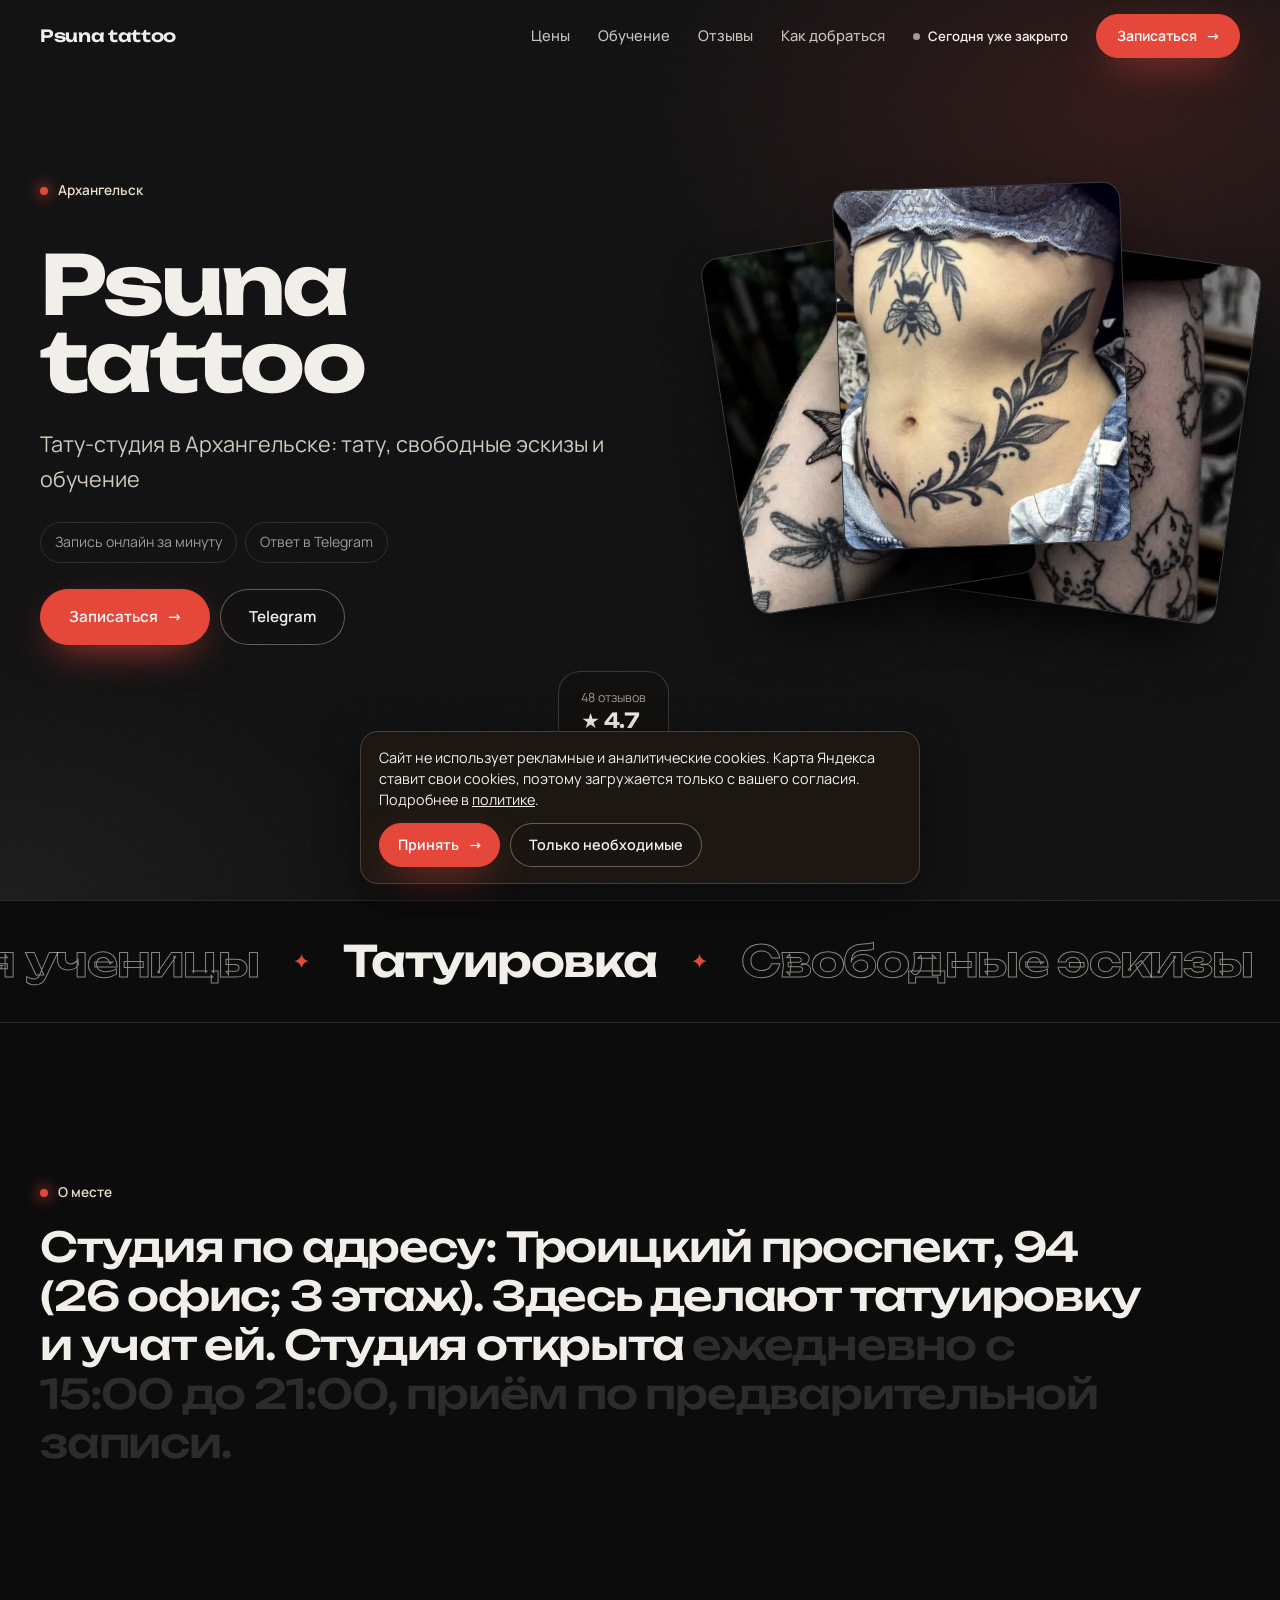
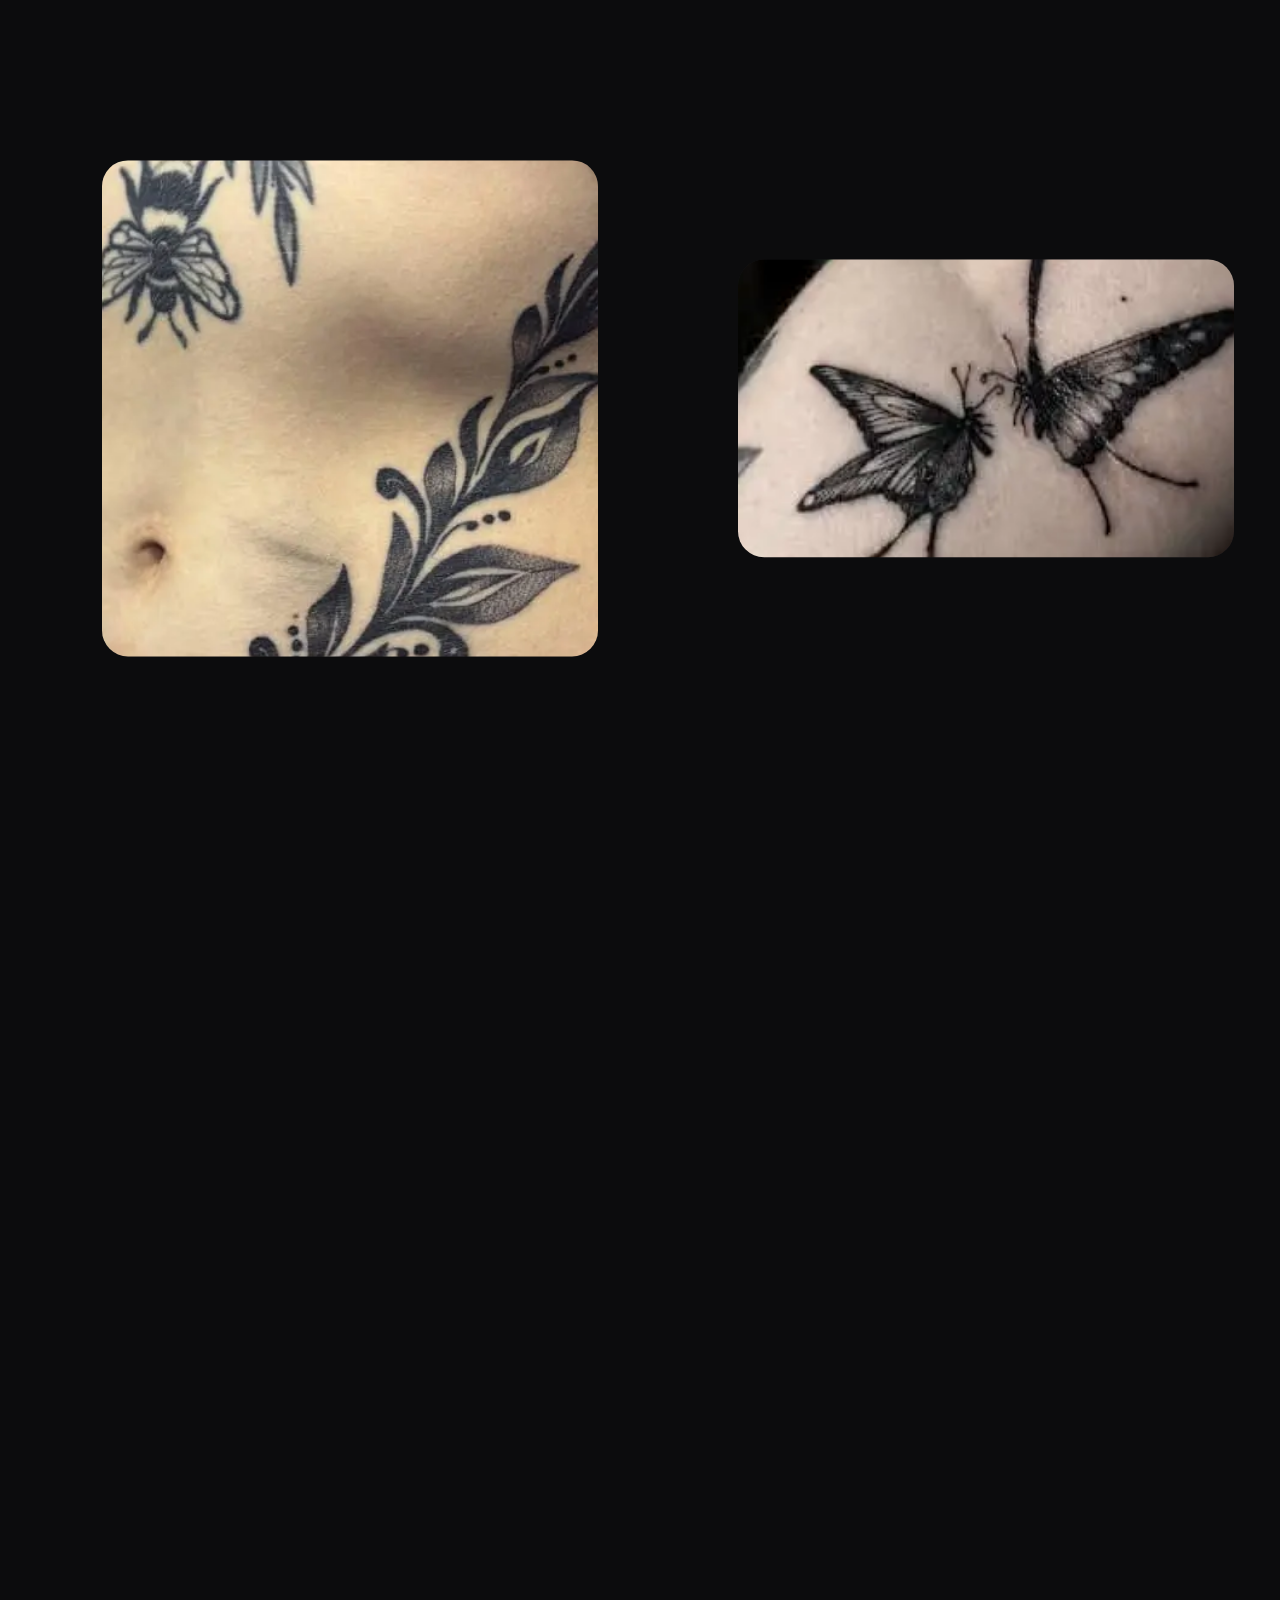
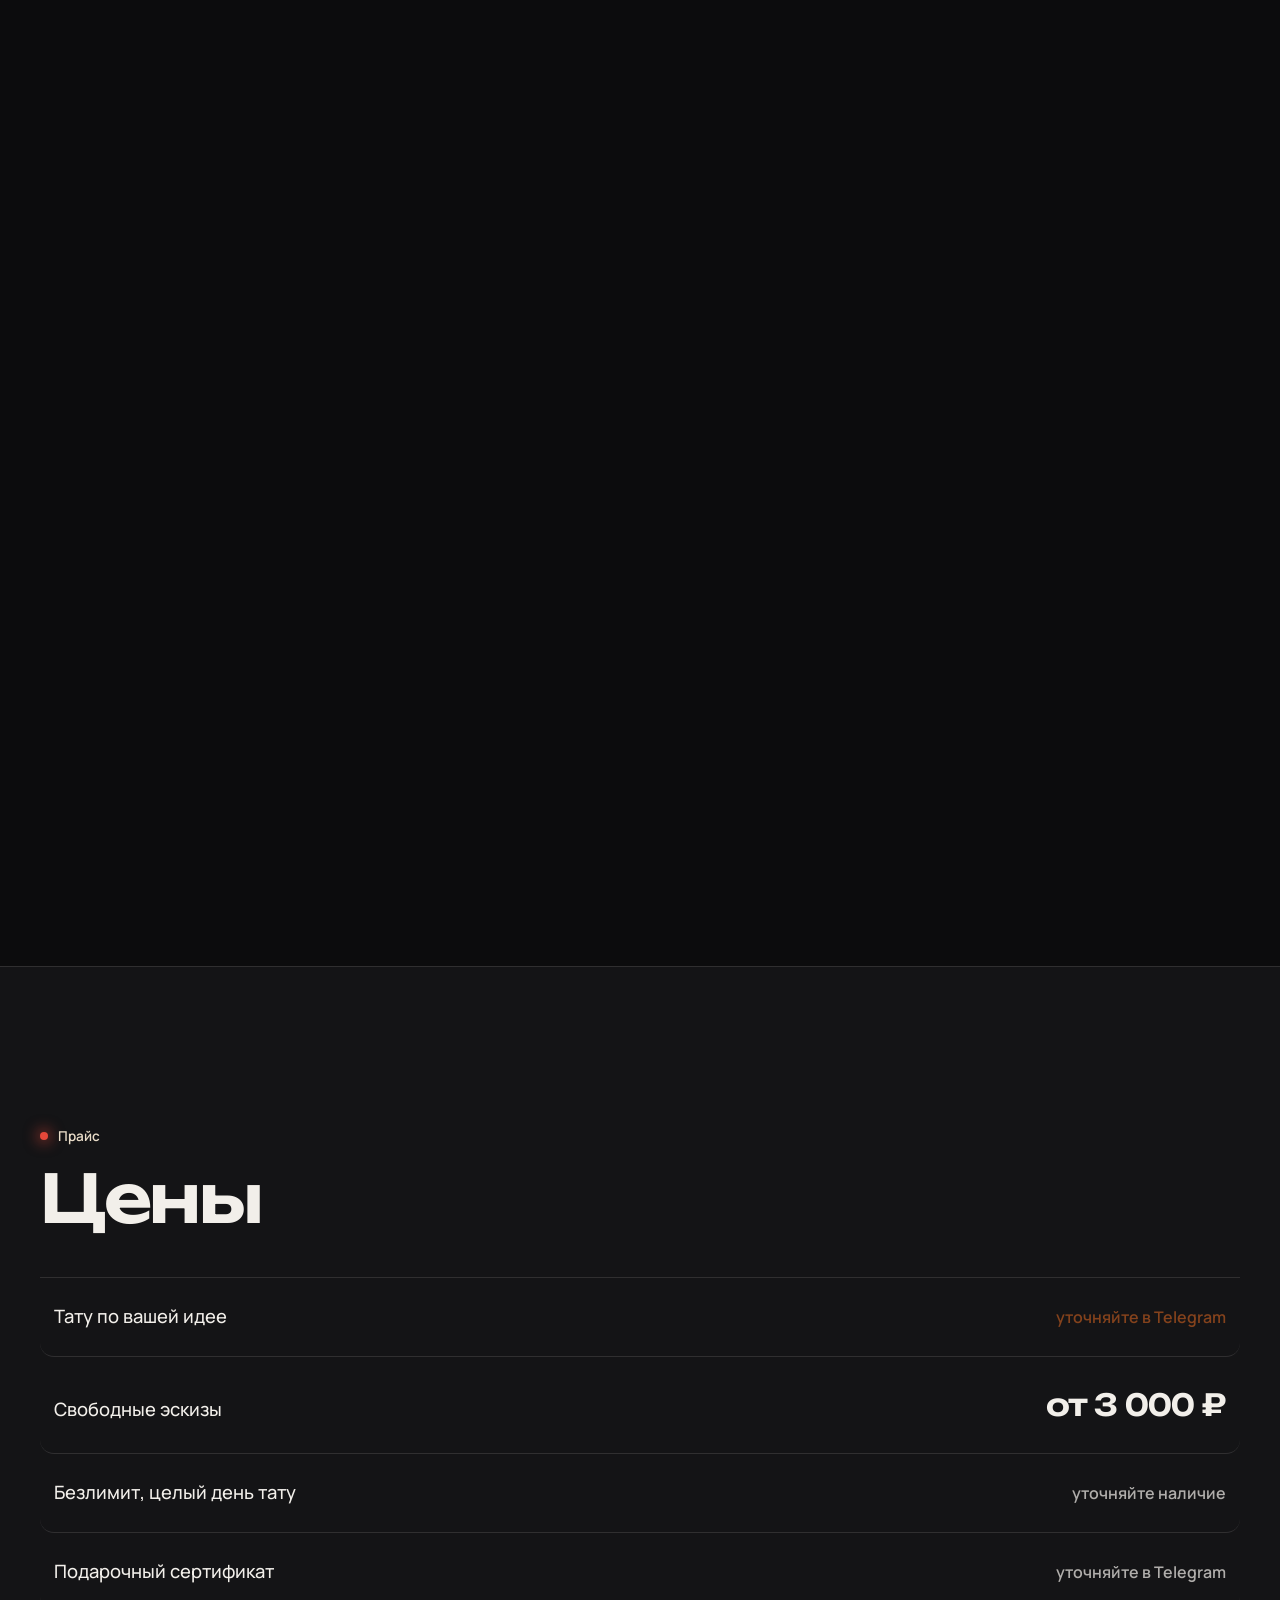
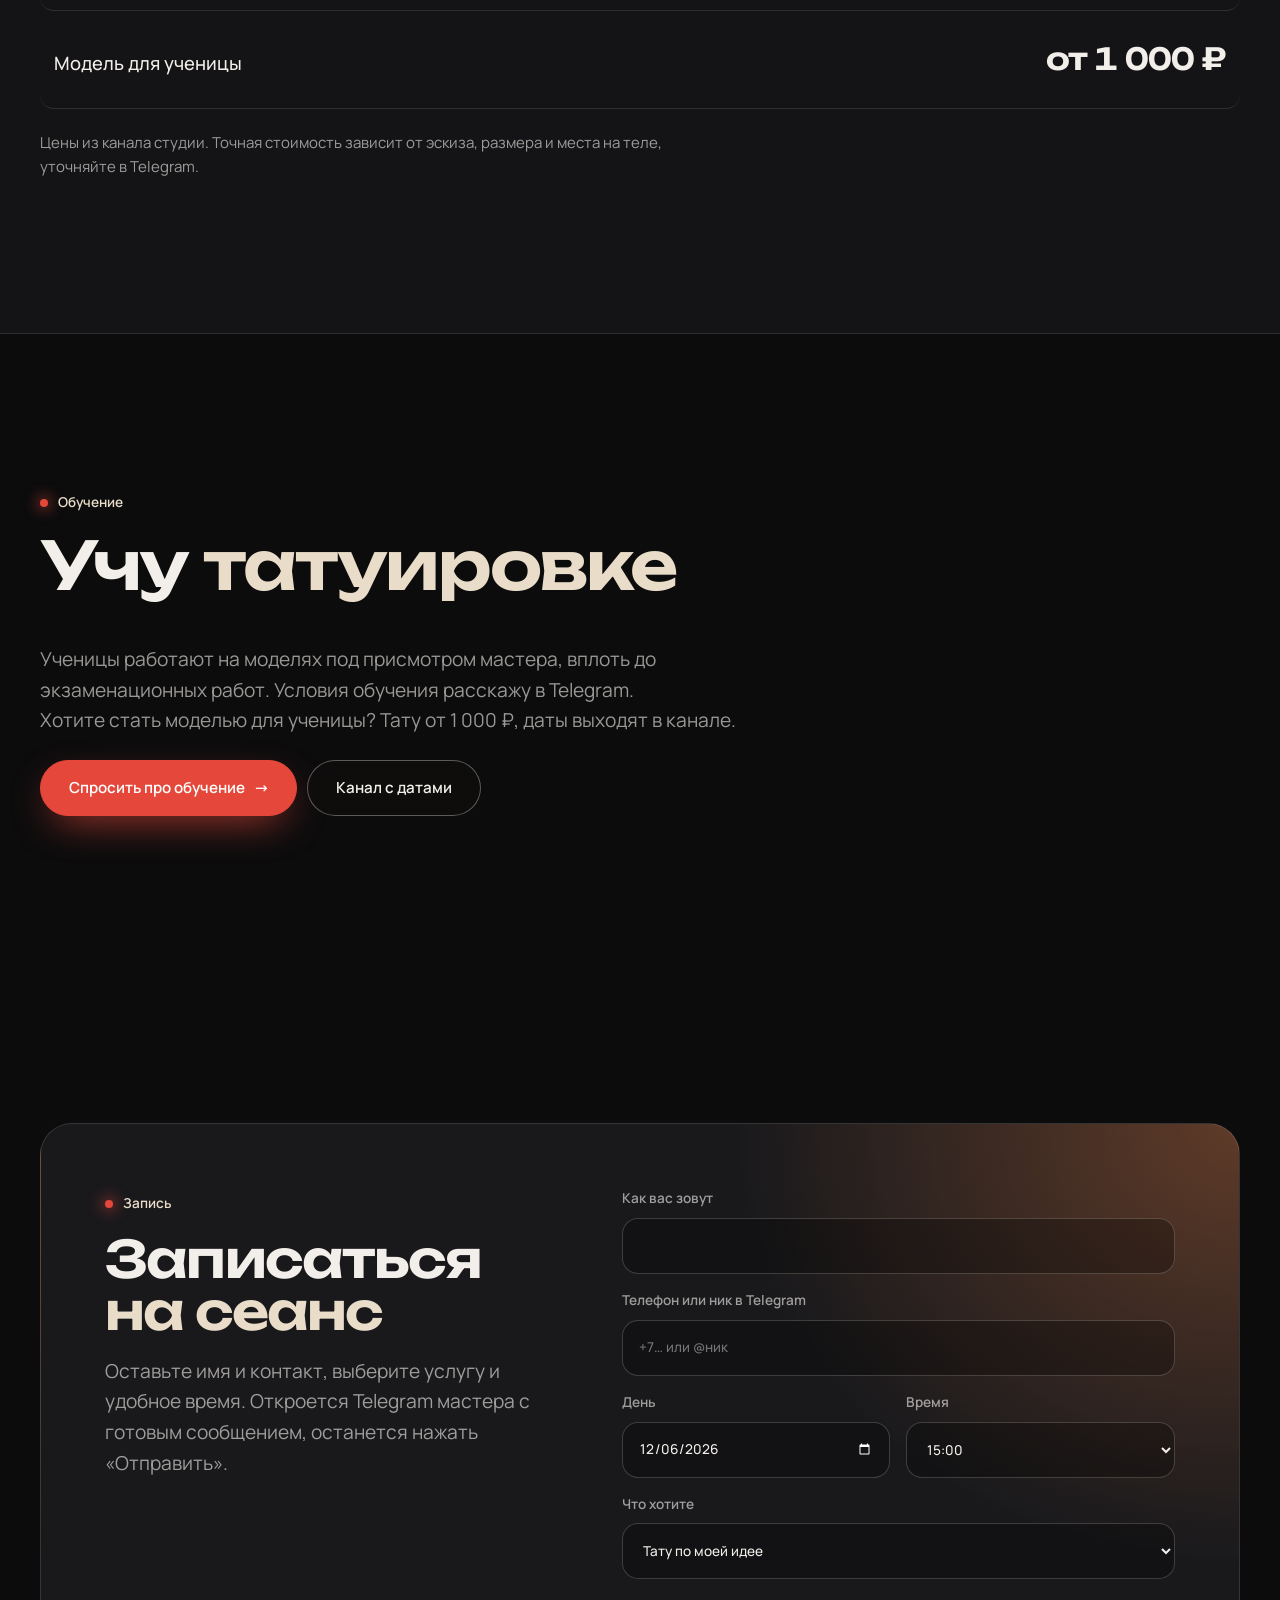
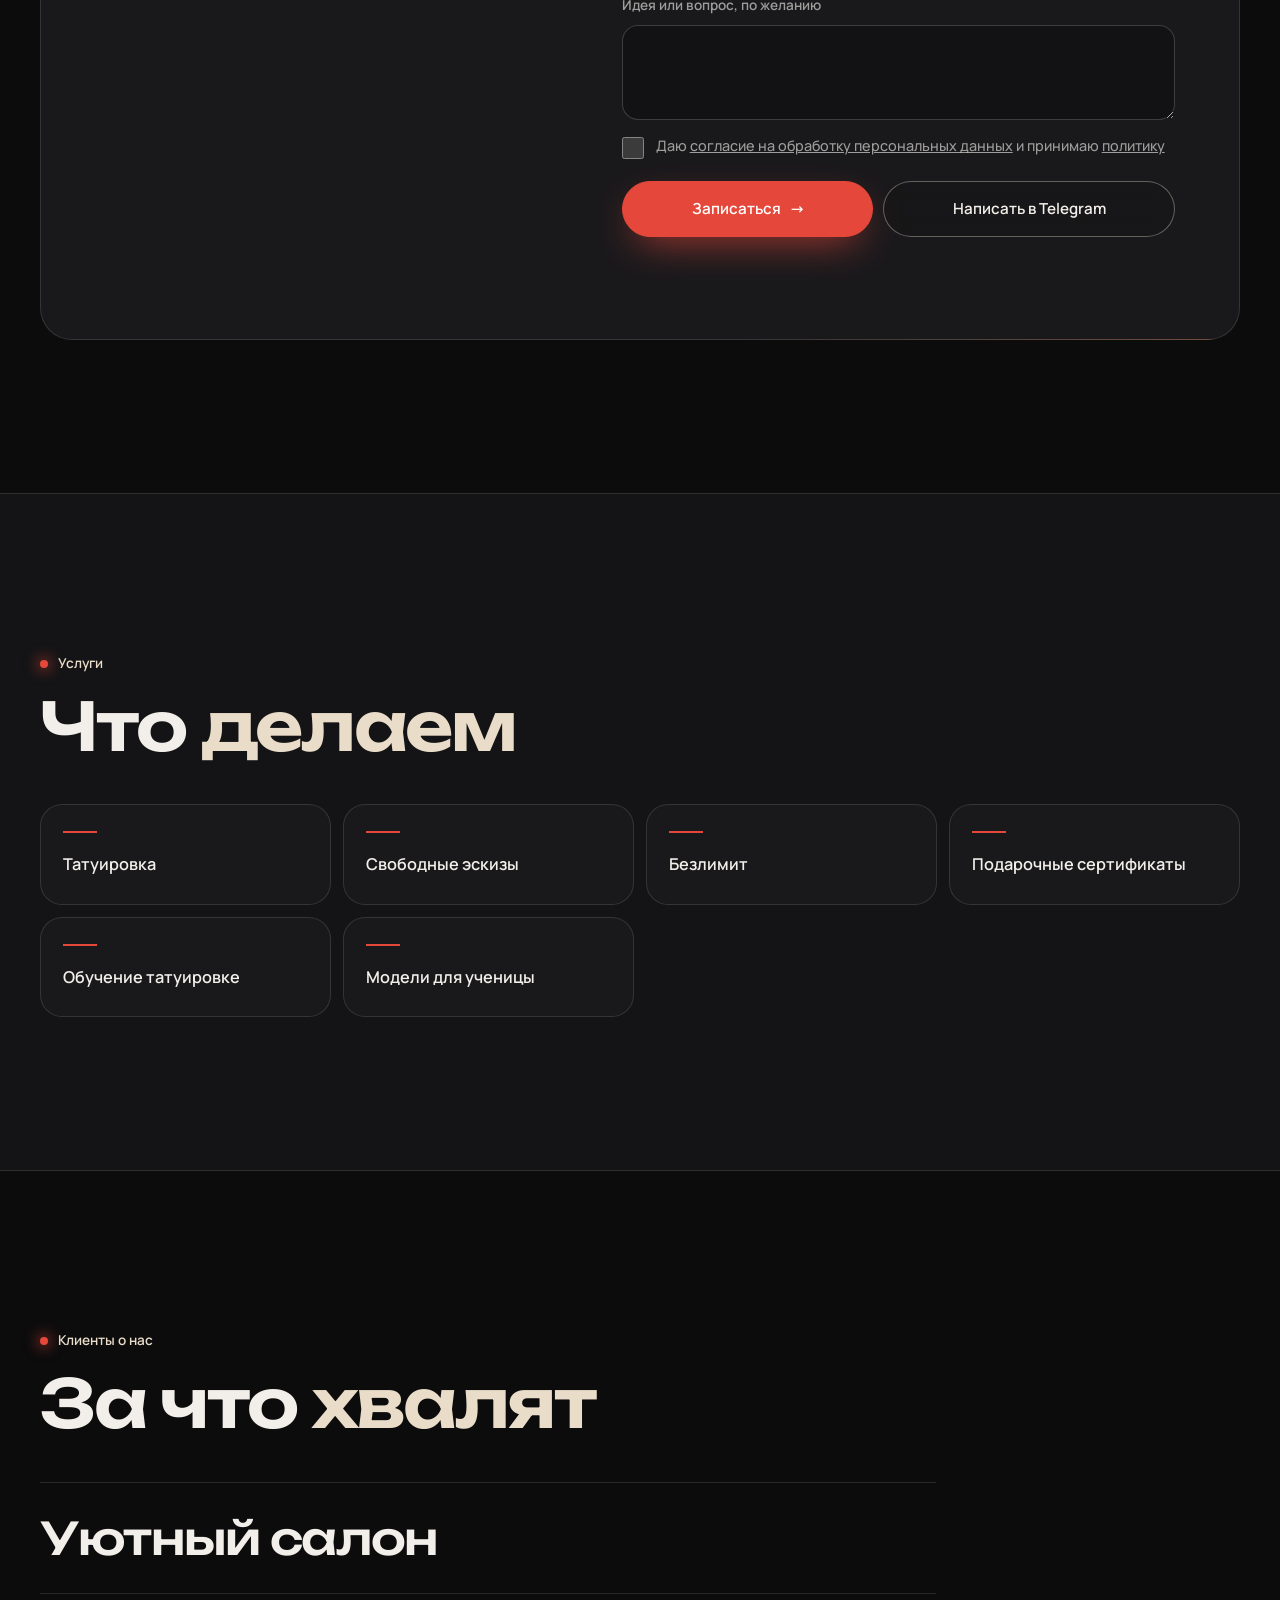
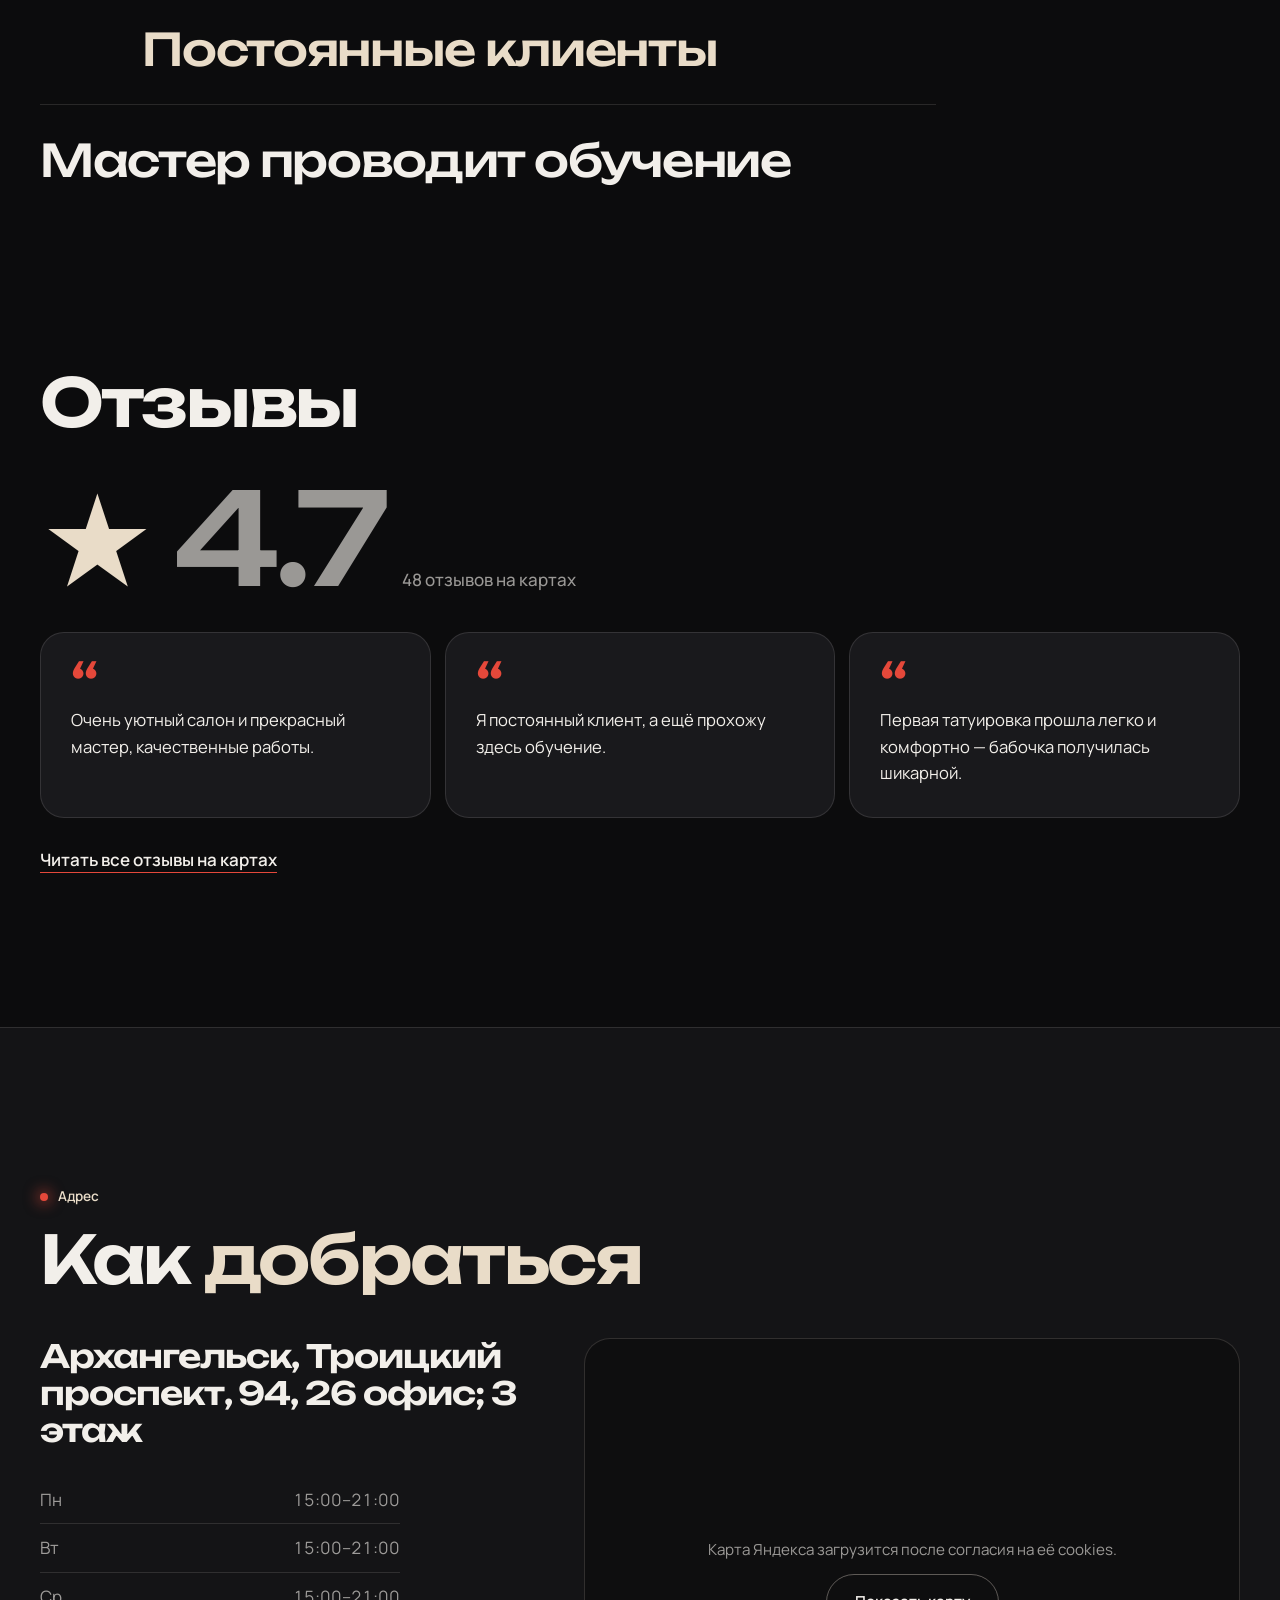
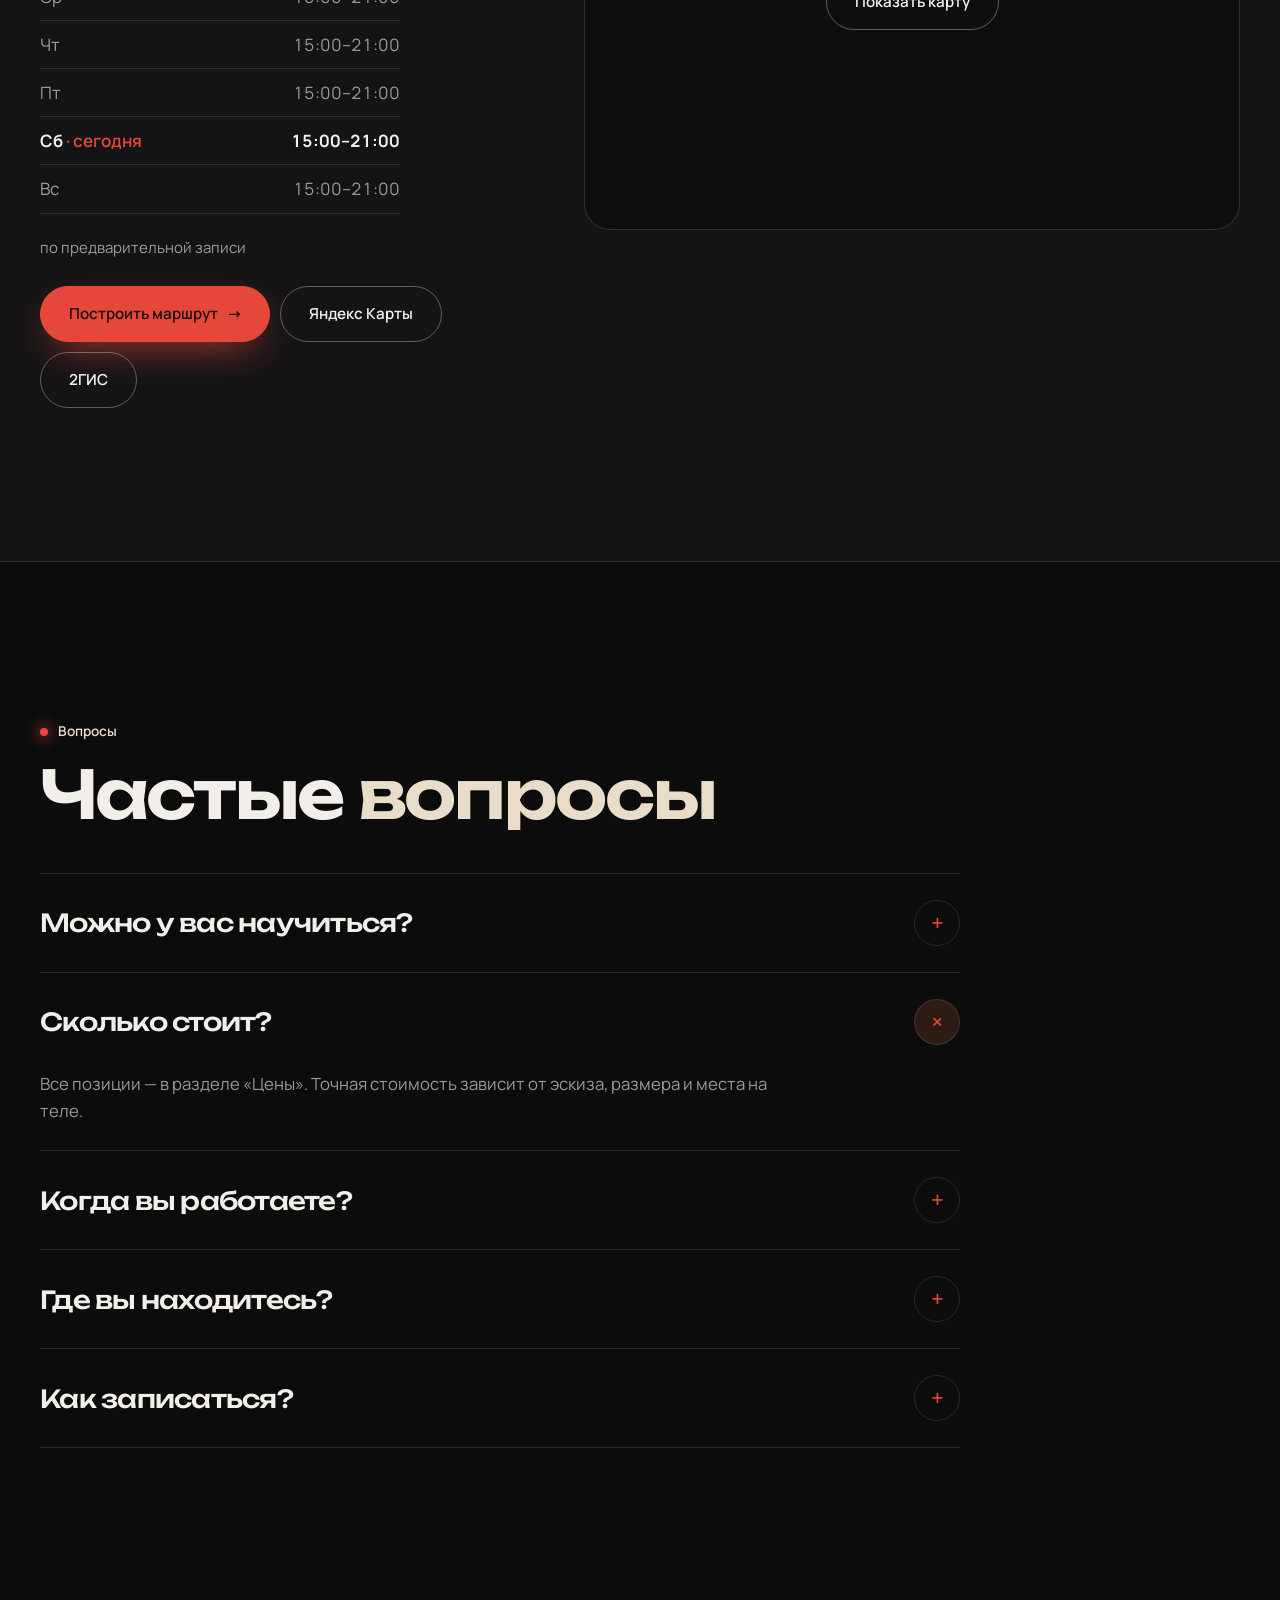
==== index.html @ b40cd30c "Psuna tattoo site" ====
<!doctype html>
<html lang="ru"><head>
<meta charset="utf-8">
<meta name="viewport" content="width=device-width,initial-scale=1,viewport-fit=cover">
<meta name="theme-color" content="#14100D">
<title>Psuna tattoo — Архангельск</title>
<meta name="description" content="Тату-студия в Архангельске: тату, свободные эскизы и обучение">
<meta property="og:type" content="website"><meta property="og:title" content="Psuna tattoo — Архангельск"><meta property="og:description" content="Тату-студия в Архангельске: тату, свободные эскизы и обучение"><meta property="og:locale" content="ru_RU">
<script type="application/ld+json">{"@context":"https://schema.org","@type":"LocalBusiness","name":"Psuna tattoo","address":{"@type":"PostalAddress","streetAddress":"Троицкий проспект, 94, 26 офис; 3 этаж","addressLocality":"Архангельск","addressCountry":"RU"},"geo":{"@type":"GeoCoordinates","latitude":64.542687,"longitude":40.516714},"openingHoursSpecification":[{"@type":"OpeningHoursSpecification","dayOfWeek":"Monday","opens":"15:00","closes":"21:00"},{"@type":"OpeningHoursSpecification","dayOfWeek":"Tuesday","opens":"15:00","closes":"21:00"},{"@type":"OpeningHoursSpecification","dayOfWeek":"Wednesday","opens":"15:00","closes":"21:00"},{"@type":"OpeningHoursSpecification","dayOfWeek":"Thursday","opens":"15:00","closes":"21:00"},{"@type":"OpeningHoursSpecification","dayOfWeek":"Friday","opens":"15:00","closes":"21:00"},{"@type":"OpeningHoursSpecification","dayOfWeek":"Saturday","opens":"15:00","closes":"21:00"},{"@type":"OpeningHoursSpecification","dayOfWeek":"Sunday","opens":"15:00","closes":"21:00"}],"sameAs":["https://2gis.ru/arkhangelsk/firm/70000001062664111"]}</script>
<link rel="stylesheet" href="/assets/fonts/fonts.css">
<meta property="og:url" content="https://beytaty.ru/"><meta property="og:image" content="https://beytaty.ru/og.jpg"><meta property="og:image:width" content="1200"><meta property="og:image:height" content="630"><meta name="twitter:card" content="summary_large_image"><link rel="canonical" href="https://beytaty.ru/"><link rel="icon" type="image/png" href="/favicon.png"><link rel="apple-touch-icon" href="/apple-touch-icon.png"></head><body>
<style>
:root{--bg:#14100D;--bg2:#1E1712;--card:#221A14;--linen:#EFE5D6;--linen2:#E5D8C4;--ink:#F3E9DC;--dark:#1E1712;--muted:rgba(243,233,220,.64);--muted-d:rgba(30,23,18,.62);--line:rgba(243,233,220,.13);--line-d:rgba(30,23,18,.14);--ember:#E07A3F;--gold:#D9A66B;
--serif:"Unbounded","Arial Black",system-ui,sans-serif;--sans:"Manrope","Segoe UI",system-ui,-apple-system,sans-serif;color-scheme:dark}
*{box-sizing:border-box}
html{-webkit-text-size-adjust:100%;scroll-behavior:smooth}
body{margin:0;background:var(--bg);color:var(--ink);font-family:var(--sans);font-size:17px;line-height:1.6;-webkit-font-smoothing:antialiased;padding-bottom:78px;overflow-x:hidden}
a{color:inherit}
img{display:block;max-width:100%}
.w{max-width:1240px;margin:0 auto;padding-left:max(20px,env(safe-area-inset-left,0px));padding-right:max(20px,env(safe-area-inset-right,0px))}
h1,h2,h3,b,.addr,.statement{font-feature-settings:"lnum" 1,"pnum" 1}
h1,h2,h3{margin:0;font-family:var(--serif);font-weight:600;line-height:1.02;letter-spacing:-.035em;text-wrap:balance}
h2{font-size:clamp(2rem,5.2vw,4.2rem);margin-bottom:44px}
h2 em,h1 em{font-style:normal;color:var(--gold)}.light h2 em{color:#B4561F}
p{margin:0}
.kicker{display:inline-flex;align-items:center;gap:10px;font-size:.85rem;font-weight:600;color:var(--gold);margin-bottom:18px}
.kicker::before{content:"";width:8px;height:8px;border-radius:50%;background:var(--ember);box-shadow:0 0 14px 3px rgba(224,122,63,.6)}
.sample{background:#B42318;color:#fff;text-align:center;font-weight:600;font-size:.9rem;padding:8px 12px}

/* header */
.nav{position:fixed;top:0;left:0;right:0;z-index:40;transition:background-color .4s ease,backdrop-filter .4s ease,border-color .4s ease;border-bottom:1px solid transparent}
.nav.solid{background:rgba(20,16,13,.78);backdrop-filter:blur(18px);-webkit-backdrop-filter:blur(18px);border-color:var(--line)}
.nav .w{display:flex;align-items:center;justify-content:space-between;gap:16px;min-height:72px}
.brand{font-family:var(--serif);font-size:1.05rem;font-weight:600;letter-spacing:-.02em;text-decoration:none;white-space:nowrap;overflow:hidden;text-overflow:ellipsis;max-width:46vw}
.nav nav{display:flex;align-items:center;gap:28px;font-size:.92rem;font-weight:500}
.nav nav a:not(.btn){text-decoration:none;opacity:.8;transition:opacity .25s}.nav nav a:not(.btn):hover{opacity:1}
.open{display:inline-flex;align-items:center;gap:8px;font-size:.82rem;font-weight:600;white-space:nowrap}
.open::before{content:"";width:7px;height:7px;border-radius:50%;background:#6FD39A;animation:pulse 2.4s ease-out infinite}
.open[data-state="closed"]::before{background:var(--muted);animation:none}
@keyframes pulse{0%{box-shadow:0 0 0 0 rgba(111,211,154,.55)}80%,100%{box-shadow:0 0 0 9px rgba(111,211,154,0)}}
@media (max-width:860px){.nav nav a:not(.btn){display:none}.nav .btn{display:none}}

/* buttons */
.btns{display:flex;flex-wrap:wrap;gap:10px}
.btn{display:inline-flex;align-items:center;justify-content:center;gap:10px;min-height:56px;padding:0 28px;border-radius:999px;font:inherit;font-size:.95rem;font-weight:600;text-decoration:none;border:1px solid rgba(243,233,220,.35);background:rgba(20,16,13,.25);color:var(--ink);cursor:pointer;backdrop-filter:blur(10px);-webkit-backdrop-filter:blur(10px);transition:background-color .3s ease,border-color .3s ease,color .3s ease,box-shadow .3s ease;will-change:transform}
.btn:hover{background:var(--ink);color:var(--dark);border-color:var(--ink)}
.btn.main{background:var(--ember);border-color:var(--ember);color:#1A0E06;box-shadow:0 14px 40px -14px rgba(224,122,63,.9)}
.btn.main:hover{background:#F08C50;border-color:#F08C50;box-shadow:0 18px 50px -12px rgba(224,122,63,1)}
.btn.main::after{content:"→";font-weight:500;transition:transform .3s}
.btn.main:hover::after{transform:translateX(4px)}
.nav .btn{min-height:44px;padding:0 20px;font-size:.88rem}

/* hero */
.hero{position:relative;isolation:isolate;overflow:hidden;min-height:100svh;display:flex;align-items:flex-end;background:radial-gradient(70% 60% at 70% 90%,rgba(224,122,63,.32),transparent 70%),radial-gradient(60% 50% at 10% 10%,rgba(217,166,107,.12),transparent 70%),var(--bg)}
.hero .bgimg{position:absolute;inset:-8% 0 0 0;z-index:-3;overflow:hidden}
.hero .bgimg img{width:100%;height:100%;object-fit:cover;transform:scale(1.12);animation:kb 2.4s cubic-bezier(.2,.7,.2,1) forwards}
@keyframes kb{to{transform:scale(1.02)}}
.hero::before{content:"";position:absolute;inset:0;z-index:-2;background:linear-gradient(180deg,rgba(20,16,13,.55) 0%,rgba(20,16,13,.15) 35%,rgba(20,16,13,.75) 78%,var(--bg) 100%),linear-gradient(90deg,rgba(20,16,13,.7),transparent 65%)}
.fx{position:absolute;inset:0;width:100%;height:100%;z-index:-1;pointer-events:none;mix-blend-mode:screen}
.hero-in{position:relative;width:100%;padding-top:120px;padding-bottom:clamp(40px,8vh,90px);display:grid;gap:26px}
.hero h1{font-size:min(clamp(2.6rem,9vw,7.2rem),var(--fit,99rem));font-weight:700;line-height:.95;letter-spacing:-.045em;max-width:13ch}
.word{display:inline-block;white-space:nowrap}
.ch{display:inline-block}
.tag{font-size:clamp(1.1rem,2.2vw,1.35rem);color:rgba(243,233,220,.85);max-width:32em}
.hero-foot{display:flex;flex-wrap:wrap;align-items:flex-end;justify-content:space-between;gap:24px}
.glass{display:flex;gap:0;border:1px solid rgba(243,233,220,.18);border-radius:22px;background:rgba(20,16,13,.38);backdrop-filter:blur(16px);-webkit-backdrop-filter:blur(16px);overflow:hidden}
.glass div{padding:16px 22px}
.glass div + div{border-left:1px solid rgba(243,233,220,.14)}
.glass small{display:block;font-size:.78rem;color:var(--muted)}
.glass b{font-family:var(--serif);font-weight:600;font-size:1.3rem;letter-spacing:-.03em;line-height:1.1;font-variant-numeric:tabular-nums}
.glass .price b{color:var(--gold)}
.phone{font-weight:600;font-size:1.05rem;text-decoration:none;opacity:.9}
.phone:hover{color:var(--gold)}

/* ribbon */
.ribbon{overflow:hidden;padding-block:26px;border-block:1px solid var(--line);background:var(--bg)}
.track{display:flex;width:max-content}
.track span{display:flex;align-items:center;gap:34px;padding-right:34px;font-family:var(--serif);font-weight:600;letter-spacing:-.03em;font-size:clamp(1.5rem,3.8vw,2.7rem);white-space:nowrap;color:var(--ink)}
.track span:nth-child(even){color:transparent;-webkit-text-stroke:1px rgba(243,233,220,.55);font-style:normal}
.track span::after{content:"✦";font-style:normal;font-size:.5em;color:var(--ember);-webkit-text-stroke:0}
.track.css{animation:run 40s linear infinite}
@keyframes run{to{transform:translateX(-50%)}}

section{padding-block:clamp(80px,12vw,160px)}
.light{background:var(--linen);color:var(--dark)}
.light .kicker{color:#9A5A2B}
.lead{font-size:clamp(1.05rem,2vw,1.2rem);color:var(--muted);max-width:40em}
.light .lead,.light .note{color:var(--muted-d)}
.note{margin-top:22px;color:var(--muted);font-size:.94rem;max-width:44em}

/* statement */
.statement #statement{font-family:var(--serif);font-weight:500;font-size:clamp(1.5rem,3.2vw,2.7rem);line-height:1.2;letter-spacing:-.03em;max-width:30ch}
.statement .sw{display:inline-block}

/* gallery */
.gal{overflow:hidden}
.gal .rail{display:flex;gap:16px;overflow-x:auto;scroll-snap-type:x mandatory;padding-inline:max(20px,calc((100vw - 1240px)/2 + 20px));scrollbar-width:none}
.gal .rail::-webkit-scrollbar{display:none}
.gal figure{flex:none;margin:0;width:min(82vw,620px);aspect-ratio:4/5;border-radius:26px;overflow:hidden;scroll-snap-align:start;background:var(--card)}
.gal figure:nth-child(even){aspect-ratio:4/3;align-self:center}
.gal figure img{width:100%;height:100%;object-fit:cover;color:transparent}
.stack .card{background:var(--card)}
.stack .card img{color:transparent}
.duo{display:grid;grid-template-columns:repeat(auto-fit,minmax(min(100%,420px),1fr));gap:16px}
.duo figure{margin:0;border-radius:26px;overflow:hidden;aspect-ratio:4/3}
.duo img{width:100%;height:100%;object-fit:cover}

/* evening scene */
.art{fill:none;stroke:var(--gold);stroke-width:1.6;stroke-linecap:round;stroke-linejoin:round;overflow:visible}
.art path{stroke-dasharray:1;stroke-dashoffset:1;transition:stroke-dashoffset 1.8s cubic-bezier(.3,.6,.2,1)}
.art path:nth-child(2){transition-delay:.12s}.art path:nth-child(3){transition-delay:.24s}.art path:nth-child(4){transition-delay:.36s}.art path:nth-child(5){transition-delay:.48s}.art path:nth-child(n+6){transition-delay:.6s}
.on .art path,.art.on path{stroke-dashoffset:0}
.ritual{display:grid;gap:0}
.stage{display:none}
.step{display:grid;grid-template-columns:92px minmax(0,1fr);gap:22px;align-items:start;padding:32px 0;border-top:1px solid var(--line)}
.step .art{width:92px;height:92px;padding:12px;border-radius:24px;background:var(--card)}
.step .n{display:block;color:var(--ember);font-size:.85rem;font-weight:700;margin-bottom:6px}
.step h3{font-size:clamp(1.4rem,3.2vw,2.2rem);margin-bottom:10px}
.step p{color:var(--muted)}
@media (min-width:900px){
.ritual{grid-template-columns:minmax(0,1fr) minmax(0,1fr);gap:80px;align-items:start}
.stage{display:block;position:sticky;top:14vh;height:72vh;border-radius:32px;background:radial-gradient(60% 55% at 50% 62%,rgba(224,122,63,.24),transparent 70%),var(--card);overflow:hidden}
.stage .art{position:absolute;inset:0;margin:auto;width:56%;height:56%;opacity:0;transform:scale(.9) rotate(-3deg);transition:opacity .3s ease,transform 1s cubic-bezier(.2,.7,.2,1);stroke-width:1.2}
.stage .art.on{opacity:1;transform:none;transition:opacity .7s ease .25s,transform 1s cubic-bezier(.2,.7,.2,1) .25s}
.step{grid-template-columns:1fr;min-height:64vh;align-content:center;border-top:0;padding:0;transition:opacity .5s}
.step .art{display:none}
.ritual .step:not(.cur){opacity:.25}
.step h3{font-size:clamp(2rem,3.4vw,3rem)}}

/* prices */
.menu{list-style:none;margin:0;padding:0;border-top:1px solid var(--line-d)}
.menu li{display:flex;justify-content:space-between;align-items:baseline;gap:24px;padding:24px 14px;border-bottom:1px solid var(--line-d);border-radius:14px;transition:background-color .3s ease,padding .3s ease}
.menu li:hover{background:var(--linen2);padding-inline:22px}
.menu span{font-size:clamp(1rem,2vw,1.15rem);font-weight:500;max-width:36em}
.menu b{flex:none;font-family:var(--serif);font-weight:600;letter-spacing:-.03em;font-size:clamp(1.25rem,2.8vw,1.9rem);white-space:nowrap;font-variant-numeric:tabular-nums}
.menu li:first-child b{color:#B4561F}

/* price card when there is no price list */
.quote{display:grid;grid-template-columns:minmax(0,1fr);gap:0;border-radius:32px;overflow:hidden;background:var(--dark);color:var(--ink);box-shadow:0 40px 80px -40px rgba(30,23,18,.55)}
.qmain{position:relative;padding:clamp(28px,5vw,64px);background:radial-gradient(80% 100% at 0% 100%,rgba(224,122,63,.38),transparent 60%)}
.qmain small{display:block;font-size:.95rem;font-weight:600;color:var(--gold);margin-bottom:10px}
.qmain b{display:block;font-family:var(--serif);font-weight:700;letter-spacing:-.05em;line-height:.95;font-size:clamp(2.8rem,8vw,6.4rem);background:linear-gradient(90deg,#F6D2A8,var(--ember));-webkit-background-clip:text;background-clip:text;color:transparent}
.qmain p{margin:22px 0 28px;color:var(--muted);max-width:30em}
.qside{margin:0;display:grid;align-content:center;gap:0;padding:clamp(20px,4vw,48px);background:var(--card)}
.qside div{padding:18px 0;border-bottom:1px solid var(--line)}
.qside div:last-child{border-bottom:0}
.qside dt{font-size:.85rem;color:var(--muted);margin-bottom:4px}
.qside dd{margin:0;font-weight:600;font-size:1.05rem}
.light .quote .btn{color:var(--ink);border-color:rgba(243,233,220,.35);background:rgba(20,16,13,.25)}
.light .quote .btn:hover{background:var(--ink);color:var(--dark)}
.light .quote .btn.main{background:var(--ember);border-color:var(--ember);color:#1A0E06}
@media (min-width:900px){.quote{grid-template-columns:minmax(0,1.5fr) minmax(0,1fr)}}

/* booking */
.bron{position:relative;overflow:hidden;display:grid;gap:36px;grid-template-columns:minmax(0,1fr);padding:clamp(26px,5vw,64px);border-radius:32px;background:radial-gradient(70% 90% at 100% 0%,rgba(224,122,63,.35),transparent 60%),var(--card);border:1px solid var(--line)}
.bron h2{font-size:clamp(1.8rem,4vw,3.2rem);margin-bottom:18px}
.bron form{display:grid;grid-template-columns:repeat(2,minmax(0,1fr));gap:16px}
.bron label{display:grid;gap:8px;font-size:.85rem;font-weight:600;color:var(--muted)}
.bron input,.bron select{font:inherit;font-weight:500;color:var(--ink);background:rgba(0,0,0,.28);border:1px solid rgba(243,233,220,.2);border-radius:16px;min-height:56px;padding:0 16px;width:100%;color-scheme:dark;transition:border-color .2s,box-shadow .2s}
.bron input:focus,.bron select:focus{outline:none;border-color:var(--ember);box-shadow:0 0 0 4px rgba(224,122,63,.22)}
.bron .btns{grid-column:1/-1;margin-top:6px}
.bron .btn{flex:1 1 auto;white-space:nowrap}
.ok{grid-column:1/-1;color:var(--gold);font-size:.95rem;min-height:1.4em}
@media (min-width:900px){.bron{grid-template-columns:minmax(0,.9fr) minmax(0,1.1fr);gap:64px;align-items:start}}

/* services */
.inside{list-style:none;margin:40px 0 0;padding:0;display:grid;grid-template-columns:repeat(auto-fill,minmax(min(46%,250px),1fr));gap:12px}
.inside li{position:relative;overflow:hidden;padding:26px 22px;border-radius:22px;background:var(--linen2);font-size:1.02rem;font-weight:600;color:var(--dark);transition:transform .35s cubic-bezier(.2,.7,.2,1),background-color .35s}
.inside li::before{content:"";display:block;width:34px;height:2px;background:var(--ember);margin-bottom:18px;transition:width .4s cubic-bezier(.2,.7,.2,1)}
.inside li:hover{transform:translateY(-4px);background:#DCCBB2}
.inside li:hover::before{width:64px}

.praise{list-style:none;margin:0;padding:0;display:grid}
.praise li{font-family:var(--serif);font-weight:500;letter-spacing:-.03em;font-size:clamp(1.5rem,3.6vw,2.8rem);line-height:1.12;padding:30px 0;border-top:1px solid var(--line);max-width:20em}
.praise li:nth-child(even){color:var(--gold);padding-left:clamp(0px,8vw,140px)}
.rating{display:flex;align-items:baseline;flex-wrap:wrap;gap:6px 18px;margin-bottom:36px}
.rating b{font-family:var(--serif);font-weight:700;letter-spacing:-.05em;font-size:clamp(4rem,11vw,8rem);line-height:.9;color:var(--gold)}
.rating span{color:var(--muted);font-weight:500}
.reviews{list-style:none;margin:0;padding:0;display:grid;grid-template-columns:repeat(auto-fit,minmax(min(100%,330px),1fr));gap:14px}
.reviews li{padding:30px;border-radius:24px;background:var(--card);border:1px solid var(--line);font-size:1.04rem;transition:transform .35s cubic-bezier(.2,.7,.2,1),border-color .35s}
.reviews li:hover{transform:translateY(-4px);border-color:rgba(224,122,63,.5)}
.reviews li::before{content:"“";display:block;font-family:var(--serif);font-size:3.4rem;line-height:.7;color:var(--ember);margin-bottom:6px}
.src{display:inline-flex;margin-top:28px;font-weight:600;text-underline-offset:6px;text-decoration-color:var(--ember)}

.place{display:grid;grid-template-columns:minmax(0,1fr) minmax(0,1.3fr);gap:40px;align-items:start}
.addr{font-family:var(--serif);font-weight:600;letter-spacing:-.03em;font-size:clamp(1.4rem,3vw,2rem);line-height:1.15}
.hours{list-style:none;margin:28px 0 0;padding:0;display:grid;max-width:360px}
.hours li{display:flex;justify-content:space-between;gap:16px;padding:10px 0;border-bottom:1px solid var(--line-d);font-variant-numeric:tabular-nums;color:var(--muted-d)}
.hours li.today{color:var(--dark);font-weight:700}
.hours li.today span:first-child::after{content:" · сегодня";color:#B4561F;font-weight:600}
.light .btn{background:transparent;border-color:rgba(30,23,18,.3);color:var(--dark);backdrop-filter:none}
.light .btn:hover{background:var(--dark);color:var(--linen);border-color:var(--dark)}
.light .btn.main{background:var(--ember);border-color:var(--ember);color:#1A0E06}
.map{width:100%;aspect-ratio:4/3;border:0;border-radius:26px;background:var(--linen2)}

.faq{max-width:920px;border-bottom:1px solid var(--line)}
.faq details{border-top:1px solid var(--line)}
.faq summary{list-style:none;cursor:pointer;display:flex;justify-content:space-between;align-items:center;gap:16px;padding:26px 0;font-family:var(--serif);font-weight:500;letter-spacing:-.03em;font-size:clamp(1.1rem,2.4vw,1.55rem);transition:color .3s}
.faq summary:hover{color:var(--gold)}
.faq summary::-webkit-details-marker{display:none}
.faq summary::after{content:"+";flex:none;width:44px;height:44px;display:grid;place-items:center;border-radius:50%;border:1px solid var(--line);color:var(--ember);font-family:var(--sans);font-size:1.4rem;transition:transform .35s ease,background-color .35s}
.faq details[open] summary::after{transform:rotate(45deg);background:rgba(224,122,63,.15)}
.faq details p{color:var(--muted);padding:0 0 26px;max-width:44em;font-size:1.05rem}
.faq details[open] p{animation:drop .45s ease}
@keyframes drop{from{opacity:0;transform:translateY(-8px)}}

.final{position:relative;isolation:isolate;overflow:hidden;text-align:center;padding-block:clamp(120px,18vw,220px);background:radial-gradient(60% 70% at 50% 110%,rgba(224,122,63,.45),transparent 70%),var(--bg)}
.final .bgimg{position:absolute;inset:-10% 0;z-index:-2}
.final .bgimg img{width:100%;height:100%;object-fit:cover;opacity:.32}
.final::before{content:"";position:absolute;inset:0;z-index:-1;background:linear-gradient(180deg,var(--bg),rgba(20,16,13,.4) 40%,var(--bg))}
.final h2{font-size:clamp(2.2rem,6.4vw,5.2rem);max-width:12em;margin:0 auto 34px}
.final .btns{justify-content:center}
.demo{padding-block:30px 38px;color:var(--muted);font-size:.82rem;text-align:center;border-top:1px solid var(--line)}
.fab{position:fixed;left:0;right:0;bottom:0;padding:10px max(12px,env(safe-area-inset-right,0px)) calc(10px + env(safe-area-inset-bottom,0px)) max(12px,env(safe-area-inset-left,0px));background:rgba(20,16,13,.86);backdrop-filter:blur(16px);-webkit-backdrop-filter:blur(16px);border-top:1px solid var(--line);display:flex;gap:8px;z-index:30;transform:translateY(110%);transition:transform .4s cubic-bezier(.2,.7,.2,1)}
.fab.on{transform:none}
.fab .btn{flex:1;min-height:50px;padding:0 10px}
@media (min-width:760px){.fab{display:none}body{padding-bottom:0}}
@media (max-width:760px){.place{grid-template-columns:1fr}.menu li{flex-wrap:wrap;gap:4px 16px}.menu b{margin-left:auto}.glass{width:100%;flex-wrap:wrap}.glass div{flex:1 1 40%;min-width:0;padding:12px 14px}.glass div + div{border-left:0}.glass div:nth-child(n+2){border-top:1px solid rgba(243,233,220,.14)}.glass div:first-child{flex-basis:100%}.glass b{font-size:1.05rem}.glass small{font-size:.72rem}.bron form{grid-template-columns:1fr 1fr}}

:focus-visible{outline:2px solid var(--ember);outline-offset:3px;border-radius:8px}

.light{--linen:var(--bg2);--linen2:var(--card);--dark:var(--ink);--muted-d:var(--muted);--line-d:var(--line);border-block:1px solid var(--line)}
.light .kicker{color:var(--gold)}
.light h2 em{color:var(--gold)}
.inside li{border:1px solid var(--line)}
.inside li:hover{background:#2C2219;border-color:rgba(224,122,63,.45)}
.menu li:hover{background:var(--card)}
.light .btn{border-color:rgba(243,233,220,.35)}
.light .btn:hover{color:var(--bg)}
.hours li.today span:first-child::after{color:var(--ember)}
:root{--bg:#0C0C0D;--bg2:#141416;--card:#19191C;--ink:#F2EFEA;--muted:rgba(242,239,234,.62);--line:rgba(242,239,234,.12);--ember:#E5483A;--gold:#E9DCC8}
body{background:var(--bg)}
.kicker::before{box-shadow:0 0 14px 3px rgba(229,72,58,.55)}
.btn.main{color:#fff;box-shadow:0 14px 40px -14px rgba(229,72,58,.9)}
.qmain b{background:linear-gradient(90deg,#F2EFEA,var(--ember));-webkit-background-clip:text;background-clip:text}
.bron input:focus,.bron select:focus{box-shadow:0 0 0 4px rgba(229,72,58,.22)}
.inside li:hover{background:#1E1E22;border-color:rgba(229,72,58,.45)}
/* Ink hero: flat black with paper grain instead of the bath steam; the studio's own works fan out next to the name. */
.hero.ink{align-items:center;background:radial-gradient(55% 45% at 88% 12%,rgba(229,72,58,.16),transparent 70%),radial-gradient(45% 40% at 0% 100%,rgba(242,239,234,.05),transparent 70%),var(--bg)}
.hero.ink::before{background:url("data:image/svg+xml,%3Csvg xmlns='http://www.w3.org/2000/svg' width='160' height='160'%3E%3Cfilter id='n'%3E%3CfeTurbulence type='fractalNoise' baseFrequency='.9' numOctaves='2' stitchTiles='stitch'/%3E%3C/filter%3E%3Crect width='100%25' height='100%25' filter='url(%23n)'/%3E%3C/svg%3E");opacity:.08}
.hero.ink .hero-in{padding-top:104px}
.split{display:grid;gap:36px;align-items:center}
.hero.ink .txt{display:grid;gap:26px}
.stack{position:relative;order:-1;height:clamp(250px,72vw,380px);width:min(100%,460px);justify-self:center}
.stack .card{position:absolute;top:0;margin:0;width:56%;aspect-ratio:4/5;border-radius:18px;overflow:hidden;border:1px solid rgba(242,239,234,.16);box-shadow:0 30px 60px -18px rgba(0,0,0,.85);background:var(--card)}
.stack .card img{width:100%;height:100%;object-fit:cover}
.stack .c0{left:22%;z-index:3;transform:rotate(-2deg)}
.stack .c1{left:0;top:9%;z-index:2;transform:rotate(-9deg)}
.stack .c2{right:0;top:11%;z-index:1;transform:rotate(8deg)}
.stack.n1 .c0{left:18%;width:64%}
.usp{display:flex;flex-wrap:wrap;gap:8px}
.usp span{padding:8px 14px;border:1px solid var(--line);border-radius:99px;font-size:.88rem;color:var(--muted)}
@media(min-width:900px){
.split{grid-template-columns:1.1fr .9fr;gap:56px}
.split h1{font-size:min(clamp(2.6rem,6.4vw,6rem),var(--fit2,99rem))}
.stack{order:0;height:min(64vh,560px);width:100%}
}.bron .wide{grid-column:1/-1}.bron textarea{font:inherit;font-weight:500;color:var(--ink);background:rgba(0,0,0,.28);border:1px solid rgba(243,233,220,.2);border-radius:16px;padding:14px 16px;width:100%;resize:vertical;color-scheme:dark}.bron textarea:focus{outline:none;border-color:var(--ember);box-shadow:0 0 0 4px rgba(229,72,58,.22)}.bron .hp{position:absolute;left:-9999px;width:1px;height:1px;opacity:0}.bron .bad{border-color:#e5483a}.bron .agree{display:flex;align-items:flex-start;gap:12px;font-weight:500;font-size:.9rem;line-height:1.45;color:var(--muted)}.bron .agree input{width:22px;height:22px;min-height:0;flex:none;margin:1px 0 0;padding:0;accent-color:var(--ember)}.bron .agree a{color:inherit;text-decoration:underline}.bron .agree.bad span{color:#e5483a}footer.demo a{color:inherit;text-decoration:underline;opacity:.75}.menu b.ask{font-family:inherit;font-size:1rem;font-weight:600;letter-spacing:0;color:inherit;opacity:.7}.map-off{display:flex;flex-direction:column;align-items:center;justify-content:center;gap:12px;text-align:center;padding:24px;background:rgba(0,0,0,.28);border:1px solid rgba(243,233,220,.15);color:var(--muted);font-size:.95rem}.ck{position:fixed;left:16px;right:16px;bottom:16px;z-index:60;max-width:560px;margin:0 auto;background:#1c1713;border:1px solid rgba(243,233,220,.18);border-radius:18px;padding:16px 18px;box-shadow:0 12px 40px rgba(0,0,0,.5);font-size:.9rem;line-height:1.45;color:var(--ink)}.ck a{color:inherit;text-decoration:underline}.ck .btns{display:flex;gap:10px;margin-top:12px;flex-wrap:wrap}.ck .btn{min-height:44px;padding:0 18px;font-size:.9rem}</style>
<header class="nav" id="nav"><div class="w"><a class="brand" href="#top">Psuna tattoo</a><nav aria-label="Разделы"><a href="#prices">Цены</a><a href="#school">Обучение</a><a href="#otzyvy">Отзывы</a><a href="#kak">Как добраться</a><span class="open" id="open">&nbsp;</span><a class="btn main" href="#bron">Записаться</a></nav></div></header>
<section class="hero ink" id="top" style="padding:0"><div class="w hero-in split"><div class="txt"><p class="kicker hi">Архангельск</p>
  <h1 id="title" style="--fit:calc((100vw - 44px) / 4.80);--fit2:calc((52vw - 44px) / 4.80)"><span class="word"><span class="ch">P</span><span class="ch">s</span><span class="ch">u</span><span class="ch">n</span><span class="ch">a</span></span> <span class="word"><span class="ch">t</span><span class="ch">a</span><span class="ch">t</span><span class="ch">t</span><span class="ch">o</span><span class="ch">o</span></span></h1>
  <p class="tag hi">Тату-студия в Архангельске: тату, свободные эскизы и обучение</p>
  <p class="usp hi"><span>Запись онлайн за минуту</span><span>Ответ в Telegram</span></p>
  <div class="btns hi"><a class="btn main mag" href="#bron">Записаться</a><a class="btn mag" href="https://t.me/sashapsuna" target="_blank" rel="noopener">Telegram</a></div>
  <div class="hero-foot hi"><span></span><div class="glass"><div><small>48 отзывов</small><b>★ 4.7</b></div></div></div></div><div class="stack n3" aria-hidden="true"><figure class="card c0"><img class="" src="img/1.webp" alt="Psuna tattoo, фото 1" loading="eager" decoding="async"></figure><figure class="card c1"><img class="" src="img/2.webp" alt="Psuna tattoo, фото 2" loading="eager" decoding="async"></figure><figure class="card c2"><img class="" src="img/3.webp" alt="Psuna tattoo, фото 3" loading="eager" decoding="async"></figure></div></div></section>
<div class="ribbon" aria-hidden="true"><div class="track" id="track"><span>Татуировка</span><span>Свободные эскизы</span><span>Безлимит</span><span>Подарочные сертификаты</span><span>Обучение татуировке</span><span>Модели для ученицы</span><span>Татуировка</span><span>Свободные эскизы</span><span>Безлимит</span><span>Подарочные сертификаты</span><span>Обучение татуировке</span><span>Модели для ученицы</span><span>Татуировка</span><span>Свободные эскизы</span><span>Безлимит</span><span>Подарочные сертификаты</span><span>Обучение татуировке</span><span>Модели для ученицы</span><span>Татуировка</span><span>Свободные эскизы</span><span>Безлимит</span><span>Подарочные сертификаты</span><span>Обучение татуировке</span><span>Модели для ученицы</span></div></div>
<main>
<section class="w statement"><p class="kicker">О месте</p><p id="statement"><span class="sw">Студия</span> <span class="sw">по</span> <span class="sw">адресу:</span> <span class="sw">Троицкий</span> <span class="sw">проспект,</span> <span class="sw">94</span> <span class="sw">(26</span> <span class="sw">офис;</span> <span class="sw">3</span> <span class="sw">этаж).</span> <span class="sw">Здесь</span> <span class="sw">делают</span> <span class="sw">татуировку</span> <span class="sw">и</span> <span class="sw">учат</span> <span class="sw">ей.</span> <span class="sw">Студия</span> <span class="sw">открыта</span> <span class="sw">ежедневно</span> <span class="sw">с</span> <span class="sw">15:00</span> <span class="sw">до</span> <span class="sw">21:00,</span> <span class="sw">приём</span> <span class="sw">по</span> <span class="sw">предварительной</span> <span class="sw">записи.</span></p></section>
<section class="gal" id="gal" style="padding-top:0"><div class="rail" id="rail"><!--works--><figure class="clip"><img class="" src="img/1.webp" alt="Psuna tattoo, фото 1" loading="eager" decoding="async"></figure><figure class="clip"><img class="" src="img/2.webp" alt="Psuna tattoo, фото 2" loading="eager" decoding="async"></figure><figure class="clip"><img class="" src="img/3.webp" alt="Psuna tattoo, фото 3" loading="eager" decoding="async"></figure><figure class="clip"><img class="" src="img/4.webp" alt="Psuna tattoo, фото 4" loading="eager" decoding="async"></figure><figure class="clip"><img class="" src="img/5.webp" alt="Psuna tattoo, фото 5" loading="eager" decoding="async"></figure><figure class="clip"><img class="" src="img/6.webp" alt="Psuna tattoo, фото 6" loading="eager" decoding="async"></figure><figure class="clip"><img class="" src="img/7.webp" alt="Psuna tattoo, фото 7" loading="eager" decoding="async"></figure><figure class="clip"><img class="" src="img/8.webp" alt="Psuna tattoo, фото 8" loading="eager" decoding="async"></figure><figure class="clip"><img class="" src="img/9.webp" alt="Psuna tattoo, фото 9" loading="eager" decoding="async"></figure><figure class="clip"><img class="" src="img/10.webp" alt="Psuna tattoo, фото 10" loading="eager" decoding="async"></figure><figure class="clip"><img class="" src="img/11.webp" alt="Psuna tattoo, фото 11" loading="eager" decoding="async"></figure><figure class="clip"><img class="" src="img/12.webp" alt="Psuna tattoo, фото 12" loading="eager" decoding="async"></figure><!--/works--></div></section>
<section class="light" id="prices"><div class="w"><p class="kicker">Прайс</p><h2 class="rise">Цены</h2><ul class="menu" id="menu"><!--prices--><li><span>Тату по вашей идее</span><b class="ask">уточняйте в Telegram</b></li><li><span>Свободные эскизы</span><b>от 3 000 ₽</b></li><li><span>Безлимит, целый день тату</span><b class="ask">уточняйте наличие</b></li><li><span>Подарочный сертификат</span><b class="ask">уточняйте в Telegram</b></li><li><span>Модель для ученицы</span><b>от 1 000 ₽</b></li><!--/prices--></ul><p class="note">Цены из канала студии. Точная стоимость зависит от эскиза, размера и места на теле, уточняйте в Telegram.</p></div></section>
<section class="w" id="school"><p class="kicker">Обучение</p><h2 class="rise">Учу <em>татуировке</em></h2><p class="lead rise">Ученицы работают на моделях под присмотром мастера, вплоть до экзаменационных работ. Условия обучения расскажу в Telegram.</p><p class="lead rise">Хотите стать моделью для ученицы? Тату от 1 000 ₽, даты выходят в канале.</p><div class="btns" style="margin-top:24px"><a class="btn main" href="https://t.me/sashapsuna" target="_blank" rel="noopener">Спросить про обучение</a><a class="btn" href="https://t.me/sashapsunatattoo" target="_blank" rel="noopener">Канал с датами</a></div></section><section class="w" id="bron"><div class="bron rise"><div><p class="kicker">Запись</p><h2>Записаться <em>на сеанс</em></h2><p class="lead">Оставьте имя и контакт, выберите услугу и удобное время. Откроется Telegram мастера с готовым сообщением, останется нажать «Отправить».</p></div>
<form id="bf" novalidate>
<label class="wide">Как вас зовут<input name="name" autocomplete="name" maxlength="80" required></label>
<label class="wide">Телефон или ник в Telegram<input name="contact" autocomplete="tel" maxlength="80" placeholder="+7… или @ник" required></label>
<label>День<input type="date" name="d"></label>
<label>Время<select name="t"><option>15:00</option><option>15:30</option><option>16:00</option><option>16:30</option><option>17:00</option><option>17:30</option><option>18:00</option><option>18:30</option><option>19:00</option><option>19:30</option><option>20:00</option><option>20:30</option></select></label>
<label class="wide">Что хотите<select name="s"><option>Тату по моей идее</option><option>Свободный эскиз</option><option>Безлимит</option><option>Подарочный сертификат</option><option>Обучение</option><option>Модель для ученицы</option><option>Консультация по эскизу</option></select></label>
<label class="wide">Идея или вопрос, по желанию<textarea name="c" rows="3" maxlength="600"></textarea></label>
<label class="wide agree"><input type="checkbox" name="agree"><span>Даю <a href="/soglasie/" target="_blank" rel="noopener">согласие на обработку персональных данных</a> и принимаю <a href="/privacy/" target="_blank" rel="noopener">политику</a></span></label>
<input class="hp" name="website" tabindex="-1" autocomplete="off" aria-hidden="true">
<div class="btns"><button class="btn main" type="submit">Записаться</button><a class="btn" href="https://t.me/sashapsuna" target="_blank" rel="noopener">Написать в Telegram</a></div>
<p class="ok" id="ok" aria-live="polite"></p>
</form></div></section>
<section class="light"><div class="w"><p class="kicker">Услуги</p><h2 class="rise">Что <em>делаем</em></h2><ul class="inside"><li class="pop">Татуировка</li><li class="pop">Свободные эскизы</li><li class="pop">Безлимит</li><li class="pop">Подарочные сертификаты</li><li class="pop">Обучение татуировке</li><li class="pop">Модели для ученицы</li></ul></div></section>
<section class="w"><p class="kicker">Клиенты о нас</p><h2 class="rise">За что <em>хвалят</em></h2><ul class="praise"><li class="rise">Уютный салон</li><li class="rise">Постоянные клиенты</li><li class="rise">Мастер проводит обучение</li></ul></section>
<section class="w" id="otzyvy" style="padding-top:0"><h2 class="rise">Отзывы</h2>
  <div class="rating"><b>★ <span data-count="4.7">4.7</span></b><span>48 отзывов на картах</span></div>
  <ul class="reviews"><li class="pop">Очень уютный салон и прекрасный мастер, качественные работы.</li><li class="pop">Я постоянный клиент, а ещё прохожу здесь обучение.</li><li class="pop">Первая татуировка прошла легко и комфортно — бабочка получилась шикарной.</li></ul>
  <a class="src" href="https://2gis.ru/arkhangelsk/firm/70000001062664111" target="_blank" rel="noopener">Читать все отзывы на картах</a></section>
<section class="light" id="kak"><div class="w"><p class="kicker">Адрес</p><h2 class="rise">Как <em>добраться</em></h2><div class="place"><div>
  <p class="addr">Архангельск, Троицкий проспект, 94, 26 офис; 3 этаж</p>
  <ul class="hours" id="hours"><li><span>Пн</span><span>15:00–21:00</span></li><li><span>Вт</span><span>15:00–21:00</span></li><li><span>Ср</span><span>15:00–21:00</span></li><li><span>Чт</span><span>15:00–21:00</span></li><li><span>Пт</span><span>15:00–21:00</span></li><li><span>Сб</span><span>15:00–21:00</span></li><li><span>Вс</span><span>15:00–21:00</span></li></ul>
  <p class="note">по предварительной записи</p>
  <div class="btns" style="margin-top:26px"><a class="btn main" href="https://yandex.ru/maps/?rtext=~64.542687,40.516714" target="_blank" rel="noopener">Построить маршрут</a><a class="btn" href="https://yandex.ru/maps/?pt=40.516714,64.542687&amp;z=17&amp;l=map" target="_blank" rel="noopener">Яндекс Карты</a><a class="btn" href="https://2gis.ru/arkhangelsk/firm/70000001062664111" target="_blank" rel="noopener">2ГИС</a></div></div>
  <div class="map map-off" id="mapbox" data-src="https://yandex.ru/map-widget/v1/?ll=40.516714,64.542687&z=16&pt=40.516714,64.542687,pm2rdm"><p>Карта Яндекса загрузится после согласия на её cookies.</p><button class="btn" type="button" id="mapon">Показать карту</button></div>
  </div></div></section>
<section class="w" id="faq"><p class="kicker">Вопросы</p><h2 class="rise">Частые <em>вопросы</em></h2><div class="faq"><details><summary>Можно у вас научиться?</summary><p>Да, мастер берёт учениц. Условия обучения расскажет в Telegram @sashapsuna.</p></details><details open><summary>Сколько стоит?</summary><p>Все позиции — в разделе «Цены». Точная стоимость зависит от эскиза, размера и места на теле.</p></details><details><summary>Когда вы работаете?</summary><p>Пн–Вс: 15:00–21:00. по предварительной записи</p></details><details><summary>Где вы находитесь?</summary><p>Архангельск, Троицкий проспект, 94, 26 офис; 3 этаж (Архангельск). Маршрут строится в один клик в разделе «Как добраться».</p></details><details><summary>Как записаться?</summary><p>Заполните форму в разделе «Запись», откроется Telegram мастера с готовым текстом. Или напишите напрямую @sashapsuna.</p></details></div></section>
<section class="final"><div class="bgimg" id="finalimg"><img class="" src="img/2.webp" alt="Psuna tattoo, фото 2" loading="lazy" decoding="async"></div><div class="w"><h2 class="rise">Запишитесь на сеанс в студию Psuna tattoo</h2><div class="btns rise"><a class="btn main mag" href="#bron">Записаться</a><a class="btn mag" href="https://t.me/sashapsuna" target="_blank" rel="noopener">Telegram</a></div></div></section>
</main>
<footer class="w demo">© Psuna tattoo · <a href="/privacy/">Политика обработки персональных данных</a> · <a href="#" id="cksettings">Настройки cookies</a></footer>
<nav class="fab" id="fab" aria-label="Быстрая связь"><a class="btn main" href="#bron">Записаться</a><a class="btn" href="https://t.me/sashapsuna" target="_blank" rel="noopener">Telegram</a></nav>
<script>(function(){
var io='IntersectionObserver' in window,calm=false,fine=matchMedia('(pointer:fine)').matches;
var nav=document.getElementById('nav'),hero=document.getElementById('top'),fab=document.getElementById('fab');
function onScroll(){nav.classList.toggle('solid',scrollY>40)}addEventListener('scroll',onScroll,{passive:true});onScroll();
if(fab&&hero&&io){new IntersectionObserver(function(e){fab.classList.toggle('on',!e[0].isIntersecting)}).observe(hero)}
var st=document.querySelectorAll('.step'),arts=document.querySelectorAll('.stage .art');
if(st.length&&io){if(arts.length)arts[0].classList.add('on');st[0].classList.add('cur');var so=new IntersectionObserver(function(es){es.forEach(function(e){if(!e.isIntersecting)return;e.target.classList.add('on');var k=[].indexOf.call(st,e.target);st.forEach(function(x,j){x.classList.toggle('cur',j===k)});arts.forEach(function(a,j){a.classList.toggle('on',j===k)})})},{rootMargin:'-40% 0px -40% 0px'});st.forEach(function(x){so.observe(x)})}else{st.forEach(function(x){x.classList.add('on','cur')})}
var cv=document.getElementById('fx');if(cv&&cv.getContext&&hero){(function(){
var cx=cv.getContext('2d'),dpr=Math.min(window.devicePixelRatio||1,1.5),W=0,H=0,P=[],live=true,loop=false,mx=-9999,my=-9999;
function sprite(c){var s=document.createElement('canvas');s.width=s.height=128;var g=s.getContext('2d'),r=g.createRadialGradient(64,64,0,64,64,64);r.addColorStop(0,c);r.addColorStop(1,'rgba(0,0,0,0)');g.fillStyle=r;g.fillRect(0,0,128,128);return s}
var S=[sprite('rgba(243,233,220,.34)'),sprite('rgba(224,122,63,.4)')];
function size(){var r=cv.getBoundingClientRect();W=r.width;H=r.height;cv.width=Math.round(W*dpr);cv.height=Math.round(H*dpr);cx.setTransform(dpr,0,0,dpr,0,0)}
function add(seed){var k=W<700?.6:1,L=520+Math.random()*560;P.push({x:Math.random()*W,y:seed?H*(.2+Math.random()*.9):H+60,r:(90+Math.random()*180)*k,vx:(Math.random()-.5)*.3,vy:-(.3+Math.random()*.6),l:seed?Math.random()*L*.7:0,L:L,t:Math.random()<.28?1:0,s:Math.random()*600})}
function frame(){cx.clearRect(0,0,W,H);cx.globalCompositeOperation='lighter';for(var i=P.length-1;i>=0;i--){var p=P[i];p.l++;var k=p.l/p.L;p.x+=p.vx+Math.sin((p.l+p.s)/80)*.3;p.y+=p.vy;var dx=p.x-mx,dy=p.y-my,d=dx*dx+dy*dy;if(d<52000){var f=(1-d/52000)*2.2,q=Math.sqrt(d)+1;p.x+=dx/q*f;p.y+=dy/q*f}var rr=p.r*(.65+k*.7);cx.globalAlpha=Math.sin(Math.min(k,1)*Math.PI)*(p.t?.45:.28);cx.drawImage(S[p.t],p.x-rr,p.y-rr,rr*2,rr*2);if(k>=1){P.splice(i,1);add(false)}}cx.globalAlpha=1}
function tick(){if(!live||document.hidden){loop=false;return}frame();requestAnimationFrame(tick)}
function go(){if(!loop&&!calm){loop=true;requestAnimationFrame(tick)}}
size();var n=W<700?22:42;for(var i=0;i<n;i++)add(true);frame();
addEventListener('resize',size);document.addEventListener('visibilitychange',go);
hero.addEventListener('pointermove',function(e){var r=cv.getBoundingClientRect();mx=e.clientX-r.left;my=e.clientY-r.top});hero.addEventListener('pointerleave',function(){mx=my=-9999});
if(io){new IntersectionObserver(function(e){live=e[0].isIntersecting;if(live)go()}).observe(hero)}go();
})()}
if(fine&&!calm){document.querySelectorAll('.mag').forEach(function(el){el.addEventListener('pointermove',function(e){var r=el.getBoundingClientRect();el.style.transform='translate('+((e.clientX-r.left)/r.width-.5)*14+'px,'+((e.clientY-r.top)/r.height-.5)*12+'px)'});el.addEventListener('pointerleave',function(){el.style.transition='transform .5s cubic-bezier(.2,.7,.2,1)';el.style.transform='';setTimeout(function(){el.style.transition=''},500)})})}
if(!window.gsap){var tr=document.getElementById('track');if(tr)tr.classList.add('css')}
})();</script>
<script src="assets/gsap.min.js" defer></script>
<script src="assets/ScrollTrigger.min.js" defer></script>
<script>addEventListener('DOMContentLoaded',function(){
var tr=document.getElementById('track');
if(!window.gsap||!window.ScrollTrigger){if(tr)tr.classList.add('css');return}
if(tr)tr.classList.remove('css');

gsap.registerPlugin(ScrollTrigger);
var E='power4.out';
gsap.from('#title .ch',{yPercent:110,opacity:0,rotate:6,duration:1.1,ease:E,stagger:.035,delay:.15});
gsap.from('.hero .hi',{y:30,opacity:0,duration:1,ease:E,stagger:.12,delay:.55});
var hi=document.getElementById('heroimg');if(hi){gsap.to(hi,{yPercent:18,ease:'none',scrollTrigger:{trigger:'#top',start:'top top',end:'bottom top',scrub:true}})}
gsap.to('.hero-in',{y:-80,opacity:.15,ease:'none',scrollTrigger:{trigger:'#top',start:'40% top',end:'bottom top',scrub:true}});
var fi=document.getElementById('finalimg');if(fi){gsap.fromTo(fi,{yPercent:-10},{yPercent:10,ease:'none',scrollTrigger:{trigger:fi.parentNode,start:'top bottom',end:'bottom top',scrub:true}})}
var sw=document.querySelectorAll('#statement .sw');if(sw.length){gsap.fromTo(sw,{opacity:.14},{opacity:1,stagger:.05,ease:'none',scrollTrigger:{trigger:'#statement',start:'top 82%',end:'bottom 45%',scrub:true}})}
gsap.utils.toArray('.rise').forEach(function(el){gsap.from(el,{y:60,opacity:0,duration:1.1,ease:E,scrollTrigger:{trigger:el,start:'top 88%'}})});
ScrollTrigger.batch('.pop',{start:'top 92%',onEnter:function(b){gsap.from(b,{y:40,opacity:0,scale:.96,duration:.9,ease:E,stagger:.08})}});
var menu=document.querySelectorAll('#menu li');if(menu.length){gsap.from(menu,{x:-40,opacity:0,duration:.8,ease:E,stagger:.06,scrollTrigger:{trigger:'#menu',start:'top 85%'}})}
gsap.utils.toArray('.clip').forEach(function(f){var im=f.querySelector('img');gsap.fromTo(f,{clipPath:'inset(18% 10% 18% 10% round 26px)'},{clipPath:'inset(0% 0% 0% 0% round 26px)',ease:'none',scrollTrigger:{trigger:f,start:'top 95%',end:'top 35%',scrub:true}});if(im)gsap.fromTo(im,{scale:1.25},{scale:1,ease:'none',scrollTrigger:{trigger:f,start:'top bottom',end:'bottom top',scrub:true}})});
var rail=document.getElementById('rail');
gsap.matchMedia().add('(min-width: 900px)',function(){if(!rail)return;rail.style.overflow='visible';var dist=function(){return rail.scrollWidth-innerWidth+40};gsap.to(rail,{x:function(){return -dist()},ease:'none',scrollTrigger:{trigger:'#gal',start:'top 12%',end:function(){return '+='+dist()},scrub:1,pin:true,invalidateOnRefresh:true}});return function(){rail.style.overflow=''}});
var cnt=document.querySelector('[data-count]');if(cnt){var to=parseFloat(cnt.dataset.count),dec=(cnt.dataset.count.split('.')[1]||'').length,o={v:0};gsap.to(o,{v:to,duration:1.6,ease:'power2.out',scrollTrigger:{trigger:cnt,start:'top 85%'},onUpdate:function(){cnt.textContent=o.v.toFixed(dec)}})}
if(tr){var loop=gsap.to(tr,{xPercent:-50,repeat:-1,duration:36,ease:'none'});ScrollTrigger.create({onUpdate:function(s){var v=s.getVelocity();gsap.to(loop,{timeScale:(v<0?-1:1)*(1+Math.min(Math.abs(v)/250,6)),duration:.25,overwrite:true});gsap.to(loop,{timeScale:v<0?-1:1,duration:1.2,delay:.25,overwrite:false})}})}
addEventListener('load',function(){ScrollTrigger.refresh()});
});</script>
<script>(function(){var f=document.getElementById('bf');if(!f)return;var ok=document.getElementById('ok'),E=f.elements,btn=f.querySelector('button[type=submit]');
var t=new Date();t.setDate(t.getDate()+1);E.d.min=new Date().toISOString().slice(0,10);E.d.value=t.toISOString().slice(0,10);
function day(v){return v?new Date(v+'T00:00').toLocaleDateString('ru-RU',{day:'numeric',month:'long',weekday:'long'}):''}
function fallback(){var msg='Здравствуйте! Хочу записаться: '+E.s.value.toLowerCase()+(E.d.value?', '+day(E.d.value):'')+(E.t.value?' в '+E.t.value:'')+'. Меня зовут '+E.name.value+', связь: '+E.contact.value+(E.c.value?'. '+E.c.value:'')+'. (Согласие на обработку данных дано на сайте, ред. 09.11.2026)';var go=function(){window.open('https://t.me/sashapsuna?text='+encodeURIComponent(msg),'_blank','noopener')};
if(navigator.clipboard){navigator.clipboard.writeText(msg).then(function(){ok.textContent='Открываем Telegram мастера, сообщение уже вписано, останется нажать «Отправить».';go()},function(){ok.textContent=msg;go()})}else{ok.textContent=msg;go()}}
f.addEventListener('submit',function(e){e.preventDefault();var bad=false;['name','contact'].forEach(function(k){var v=E[k].value.trim(),no=!v||(k==='contact'&&!/\d{6,}|@\w{4,}/.test(v.replace(/[\s()-]/g,'')));E[k].classList.toggle('bad',no);if(no)bad=true});
if(bad){ok.textContent='Напишите имя и телефон или ник в Telegram, чтобы мастер могла ответить.';return}
var agree=f.querySelector('.agree');agree.classList.toggle('bad',!E.agree.checked);if(!E.agree.checked){ok.textContent='Поставьте галочку согласия на обработку данных.';return}
var fd=new FormData();fd.append('name',E.name.value);fd.append('contact',E.contact.value);fd.append('service',E.s.value);fd.append('day',E.d.value);fd.append('time',E.t.value);fd.append('comment',E.c.value);fd.append('website',E.website.value);
fallback()})})();</script>
<script>(function(){var h={"mon":"15:00-21:00","tue":"15:00-21:00","wed":"15:00-21:00","thu":"15:00-21:00","fri":"15:00-21:00","sat":"15:00-21:00","sun":"15:00-21:00"};var k=["sun","mon","tue","wed","thu","fri","sat"];var n=new Date();var d=k[n.getDay()];var el=document.getElementById("open");var li=document.querySelectorAll("#hours li");var idx=(n.getDay()+6)%7;if(li.length===7&&li[idx])li[idx].classList.add("today");if(!el)return;var s=h[d];if(!s){el.textContent="Сегодня выходной";el.dataset.state="closed";return}if(s==="00:00-24:00"){el.textContent="Открыто круглосуточно";return}var m=s.match(/(\d{1,2}):(\d{2})\s*-\s*(\d{1,2}):(\d{2})/);if(!m){el.textContent="Сегодня "+s;return}var now=n.getHours()*60+n.getMinutes(),a=+m[1]*60+ +m[2],z=+m[3]*60+ +m[4];if(now>=a&&now<z){el.textContent="Открыто до "+m[3]+":"+m[4]}else{el.textContent=now<a?"Откроется в "+m[1]+":"+m[2]:"Сегодня уже закрыто";el.dataset.state="closed"}})();</script>
<div class="ck" id="ck" hidden role="dialog" aria-label="Cookies"><p>Сайт не использует рекламные и аналитические cookies. Карта Яндекса ставит свои cookies, поэтому загружается только с вашего согласия. Подробнее в <a href="/privacy/">политике</a>.</p><div class="btns"><button class="btn main" type="button" data-ck="all">Принять</button><button class="btn" type="button" data-ck="necessary">Только необходимые</button></div></div><script>(function(){var K='psuna-cookies',ck=document.getElementById('ck'),box=document.getElementById('mapbox');function get(){try{return localStorage.getItem(K)}catch(e){return null}}function set(v){try{localStorage.setItem(K,v)}catch(e){}}function map(){if(!box||box.dataset.on)return;box.dataset.on='1';box.outerHTML='<iframe class="map" title="Карта" loading="lazy" src="'+box.dataset.src+'"></iframe>'}function choose(v){set(v);ck.hidden=true;if(v==='all')map()}ck.querySelectorAll('[data-ck]').forEach(function(b){b.onclick=function(){choose(b.dataset.ck)}});var showMap=document.getElementById('mapon');if(showMap)showMap.onclick=function(){choose('all')};var cs=document.getElementById('cksettings');if(cs)cs.onclick=function(e){e.preventDefault();try{localStorage.removeItem(K)}catch(x){}ck.hidden=false};var v=get();if(v==='all')map();else if(!v)ck.hidden=false})();</script></body></html>
---- assets/fonts/fonts.css ----
/* cyrillic-ext */
@font-face {
  font-family: 'Manrope';
  font-style: normal;
  font-weight: 400;
  font-display: swap;
  src: url(/assets/fonts/manrope-400-cyrillic-ext.woff2) format('woff2');
  unicode-range: U+0460-052F, U+1C80-1C8A, U+20B4, U+2DE0-2DFF, U+A640-A69F, U+FE2E-FE2F;
}
/* cyrillic */
@font-face {
  font-family: 'Manrope';
  font-style: normal;
  font-weight: 400;
  font-display: swap;
  src: url(/assets/fonts/manrope-400-cyrillic.woff2) format('woff2');
  unicode-range: U+0301, U+0400-045F, U+0490-0491, U+04B0-04B1, U+2116;
}
/* latin-ext */
@font-face {
  font-family: 'Manrope';
  font-style: normal;
  font-weight: 400;
  font-display: swap;
  src: url(/assets/fonts/manrope-400-latin-ext.woff2) format('woff2');
  unicode-range: U+0100-02BA, U+02BD-02C5, U+02C7-02CC, U+02CE-02D7, U+02DD-02FF, U+0304, U+0308, U+0329, U+1D00-1DBF, U+1E00-1E9F, U+1EF2-1EFF, U+2020, U+20A0-20AB, U+20AD-20C4, U+2113, U+2C60-2C7F, U+A720-A7FF;
}
/* latin */
@font-face {
  font-family: 'Manrope';
  font-style: normal;
  font-weight: 400;
  font-display: swap;
  src: url(/assets/fonts/manrope-400-latin.woff2) format('woff2');
  unicode-range: U+0000-00FF, U+0131, U+0152-0153, U+02BB-02BC, U+02C6, U+02DA, U+02DC, U+0304, U+0308, U+0329, U+2000-206F, U+20AC, U+2122, U+2191, U+2193, U+2212, U+2215, U+FEFF, U+FFFD;
}
/* cyrillic-ext */
@font-face {
  font-family: 'Manrope';
  font-style: normal;
  font-weight: 500;
  font-display: swap;
  src: url(/assets/fonts/manrope-500-cyrillic-ext.woff2) format('woff2');
  unicode-range: U+0460-052F, U+1C80-1C8A, U+20B4, U+2DE0-2DFF, U+A640-A69F, U+FE2E-FE2F;
}
/* cyrillic */
@font-face {
  font-family: 'Manrope';
  font-style: normal;
  font-weight: 500;
  font-display: swap;
  src: url(/assets/fonts/manrope-500-cyrillic.woff2) format('woff2');
  unicode-range: U+0301, U+0400-045F, U+0490-0491, U+04B0-04B1, U+2116;
}
/* latin-ext */
@font-face {
  font-family: 'Manrope';
  font-style: normal;
  font-weight: 500;
  font-display: swap;
  src: url(/assets/fonts/manrope-500-latin-ext.woff2) format('woff2');
  unicode-range: U+0100-02BA, U+02BD-02C5, U+02C7-02CC, U+02CE-02D7, U+02DD-02FF, U+0304, U+0308, U+0329, U+1D00-1DBF, U+1E00-1E9F, U+1EF2-1EFF, U+2020, U+20A0-20AB, U+20AD-20C4, U+2113, U+2C60-2C7F, U+A720-A7FF;
}
/* latin */
@font-face {
  font-family: 'Manrope';
  font-style: normal;
  font-weight: 500;
  font-display: swap;
  src: url(/assets/fonts/manrope-500-latin.woff2) format('woff2');
  unicode-range: U+0000-00FF, U+0131, U+0152-0153, U+02BB-02BC, U+02C6, U+02DA, U+02DC, U+0304, U+0308, U+0329, U+2000-206F, U+20AC, U+2122, U+2191, U+2193, U+2212, U+2215, U+FEFF, U+FFFD;
}
/* cyrillic-ext */
@font-face {
  font-family: 'Manrope';
  font-style: normal;
  font-weight: 600;
  font-display: swap;
  src: url(/assets/fonts/manrope-600-cyrillic-ext.woff2) format('woff2');
  unicode-range: U+0460-052F, U+1C80-1C8A, U+20B4, U+2DE0-2DFF, U+A640-A69F, U+FE2E-FE2F;
}
/* cyrillic */
@font-face {
  font-family: 'Manrope';
  font-style: normal;
  font-weight: 600;
  font-display: swap;
  src: url(/assets/fonts/manrope-600-cyrillic.woff2) format('woff2');
  unicode-range: U+0301, U+0400-045F, U+0490-0491, U+04B0-04B1, U+2116;
}
/* latin-ext */
@font-face {
  font-family: 'Manrope';
  font-style: normal;
  font-weight: 600;
  font-display: swap;
  src: url(/assets/fonts/manrope-600-latin-ext.woff2) format('woff2');
  unicode-range: U+0100-02BA, U+02BD-02C5, U+02C7-02CC, U+02CE-02D7, U+02DD-02FF, U+0304, U+0308, U+0329, U+1D00-1DBF, U+1E00-1E9F, U+1EF2-1EFF, U+2020, U+20A0-20AB, U+20AD-20C4, U+2113, U+2C60-2C7F, U+A720-A7FF;
}
/* latin */
@font-face {
  font-family: 'Manrope';
  font-style: normal;
  font-weight: 600;
  font-display: swap;
  src: url(/assets/fonts/manrope-600-latin.woff2) format('woff2');
  unicode-range: U+0000-00FF, U+0131, U+0152-0153, U+02BB-02BC, U+02C6, U+02DA, U+02DC, U+0304, U+0308, U+0329, U+2000-206F, U+20AC, U+2122, U+2191, U+2193, U+2212, U+2215, U+FEFF, U+FFFD;
}
/* cyrillic-ext */
@font-face {
  font-family: 'Manrope';
  font-style: normal;
  font-weight: 700;
  font-display: swap;
  src: url(/assets/fonts/manrope-700-cyrillic-ext.woff2) format('woff2');
  unicode-range: U+0460-052F, U+1C80-1C8A, U+20B4, U+2DE0-2DFF, U+A640-A69F, U+FE2E-FE2F;
}
/* cyrillic */
@font-face {
  font-family: 'Manrope';
  font-style: normal;
  font-weight: 700;
  font-display: swap;
  src: url(/assets/fonts/manrope-700-cyrillic.woff2) format('woff2');
  unicode-range: U+0301, U+0400-045F, U+0490-0491, U+04B0-04B1, U+2116;
}
/* latin-ext */
@font-face {
  font-family: 'Manrope';
  font-style: normal;
  font-weight: 700;
  font-display: swap;
  src: url(/assets/fonts/manrope-700-latin-ext.woff2) format('woff2');
  unicode-range: U+0100-02BA, U+02BD-02C5, U+02C7-02CC, U+02CE-02D7, U+02DD-02FF, U+0304, U+0308, U+0329, U+1D00-1DBF, U+1E00-1E9F, U+1EF2-1EFF, U+2020, U+20A0-20AB, U+20AD-20C4, U+2113, U+2C60-2C7F, U+A720-A7FF;
}
/* latin */
@font-face {
  font-family: 'Manrope';
  font-style: normal;
  font-weight: 700;
  font-display: swap;
  src: url(/assets/fonts/manrope-700-latin.woff2) format('woff2');
  unicode-range: U+0000-00FF, U+0131, U+0152-0153, U+02BB-02BC, U+02C6, U+02DA, U+02DC, U+0304, U+0308, U+0329, U+2000-206F, U+20AC, U+2122, U+2191, U+2193, U+2212, U+2215, U+FEFF, U+FFFD;
}
/* cyrillic-ext */
@font-face {
  font-family: 'Unbounded';
  font-style: normal;
  font-weight: 500;
  font-display: swap;
  src: url(/assets/fonts/unbounded-500-cyrillic-ext.woff2) format('woff2');
  unicode-range: U+0460-052F, U+1C80-1C8A, U+20B4, U+2DE0-2DFF, U+A640-A69F, U+FE2E-FE2F;
}
/* cyrillic */
@font-face {
  font-family: 'Unbounded';
  font-style: normal;
  font-weight: 500;
  font-display: swap;
  src: url(/assets/fonts/unbounded-500-cyrillic.woff2) format('woff2');
  unicode-range: U+0301, U+0400-045F, U+0490-0491, U+04B0-04B1, U+2116;
}
/* latin-ext */
@font-face {
  font-family: 'Unbounded';
  font-style: normal;
  font-weight: 500;
  font-display: swap;
  src: url(/assets/fonts/unbounded-500-latin-ext.woff2) format('woff2');
  unicode-range: U+0100-02BA, U+02BD-02C5, U+02C7-02CC, U+02CE-02D7, U+02DD-02FF, U+0304, U+0308, U+0329, U+1D00-1DBF, U+1E00-1E9F, U+1EF2-1EFF, U+2020, U+20A0-20AB, U+20AD-20C4, U+2113, U+2C60-2C7F, U+A720-A7FF;
}
/* latin */
@font-face {
  font-family: 'Unbounded';
  font-style: normal;
  font-weight: 500;
  font-display: swap;
  src: url(/assets/fonts/unbounded-500-latin.woff2) format('woff2');
  unicode-range: U+0000-00FF, U+0131, U+0152-0153, U+02BB-02BC, U+02C6, U+02DA, U+02DC, U+0304, U+0308, U+0329, U+2000-206F, U+20AC, U+2122, U+2191, U+2193, U+2212, U+2215, U+FEFF, U+FFFD;
}
/* cyrillic-ext */
@font-face {
  font-family: 'Unbounded';
  font-style: normal;
  font-weight: 600;
  font-display: swap;
  src: url(/assets/fonts/unbounded-600-cyrillic-ext.woff2) format('woff2');
  unicode-range: U+0460-052F, U+1C80-1C8A, U+20B4, U+2DE0-2DFF, U+A640-A69F, U+FE2E-FE2F;
}
/* cyrillic */
@font-face {
  font-family: 'Unbounded';
  font-style: normal;
  font-weight: 600;
  font-display: swap;
  src: url(/assets/fonts/unbounded-600-cyrillic.woff2) format('woff2');
  unicode-range: U+0301, U+0400-045F, U+0490-0491, U+04B0-04B1, U+2116;
}
/* latin-ext */
@font-face {
  font-family: 'Unbounded';
  font-style: normal;
  font-weight: 600;
  font-display: swap;
  src: url(/assets/fonts/unbounded-600-latin-ext.woff2) format('woff2');
  unicode-range: U+0100-02BA, U+02BD-02C5, U+02C7-02CC, U+02CE-02D7, U+02DD-02FF, U+0304, U+0308, U+0329, U+1D00-1DBF, U+1E00-1E9F, U+1EF2-1EFF, U+2020, U+20A0-20AB, U+20AD-20C4, U+2113, U+2C60-2C7F, U+A720-A7FF;
}
/* latin */
@font-face {
  font-family: 'Unbounded';
  font-style: normal;
  font-weight: 600;
  font-display: swap;
  src: url(/assets/fonts/unbounded-600-latin.woff2) format('woff2');
  unicode-range: U+0000-00FF, U+0131, U+0152-0153, U+02BB-02BC, U+02C6, U+02DA, U+02DC, U+0304, U+0308, U+0329, U+2000-206F, U+20AC, U+2122, U+2191, U+2193, U+2212, U+2215, U+FEFF, U+FFFD;
}
/* cyrillic-ext */
@font-face {
  font-family: 'Unbounded';
  font-style: normal;
  font-weight: 700;
  font-display: swap;
  src: url(/assets/fonts/unbounded-700-cyrillic-ext.woff2) format('woff2');
  unicode-range: U+0460-052F, U+1C80-1C8A, U+20B4, U+2DE0-2DFF, U+A640-A69F, U+FE2E-FE2F;
}
/* cyrillic */
@font-face {
  font-family: 'Unbounded';
  font-style: normal;
  font-weight: 700;
  font-display: swap;
  src: url(/assets/fonts/unbounded-700-cyrillic.woff2) format('woff2');
  unicode-range: U+0301, U+0400-045F, U+0490-0491, U+04B0-04B1, U+2116;
}
/* latin-ext */
@font-face {
  font-family: 'Unbounded';
  font-style: normal;
  font-weight: 700;
  font-display: swap;
  src: url(/assets/fonts/unbounded-700-latin-ext.woff2) format('woff2');
  unicode-range: U+0100-02BA, U+02BD-02C5, U+02C7-02CC, U+02CE-02D7, U+02DD-02FF, U+0304, U+0308, U+0329, U+1D00-1DBF, U+1E00-1E9F, U+1EF2-1EFF, U+2020, U+20A0-20AB, U+20AD-20C4, U+2113, U+2C60-2C7F, U+A720-A7FF;
}
/* latin */
@font-face {
  font-family: 'Unbounded';
  font-style: normal;
  font-weight: 700;
  font-display: swap;
  src: url(/assets/fonts/unbounded-700-latin.woff2) format('woff2');
  unicode-range: U+0000-00FF, U+0131, U+0152-0153, U+02BB-02BC, U+02C6, U+02DA, U+02DC, U+0304, U+0308, U+0329, U+2000-206F, U+20AC, U+2122, U+2191, U+2193, U+2212, U+2215, U+FEFF, U+FFFD;
}
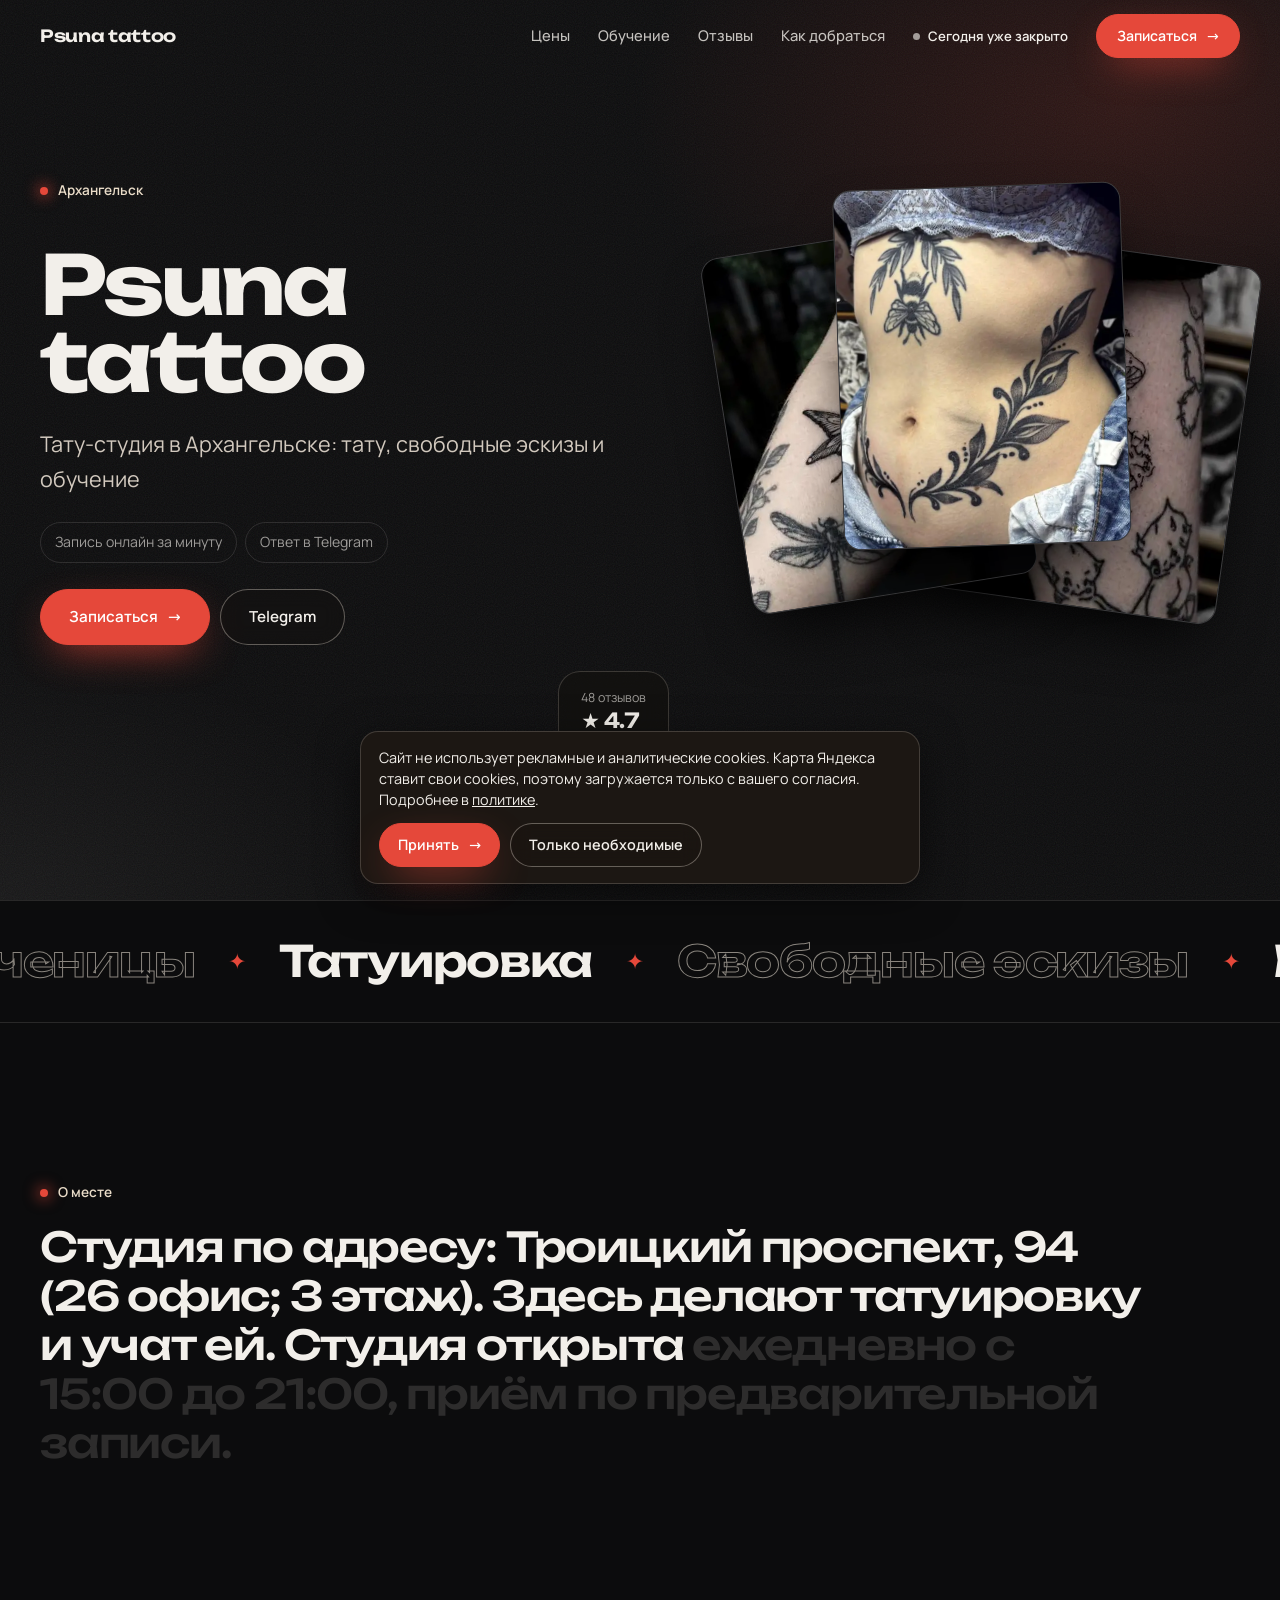
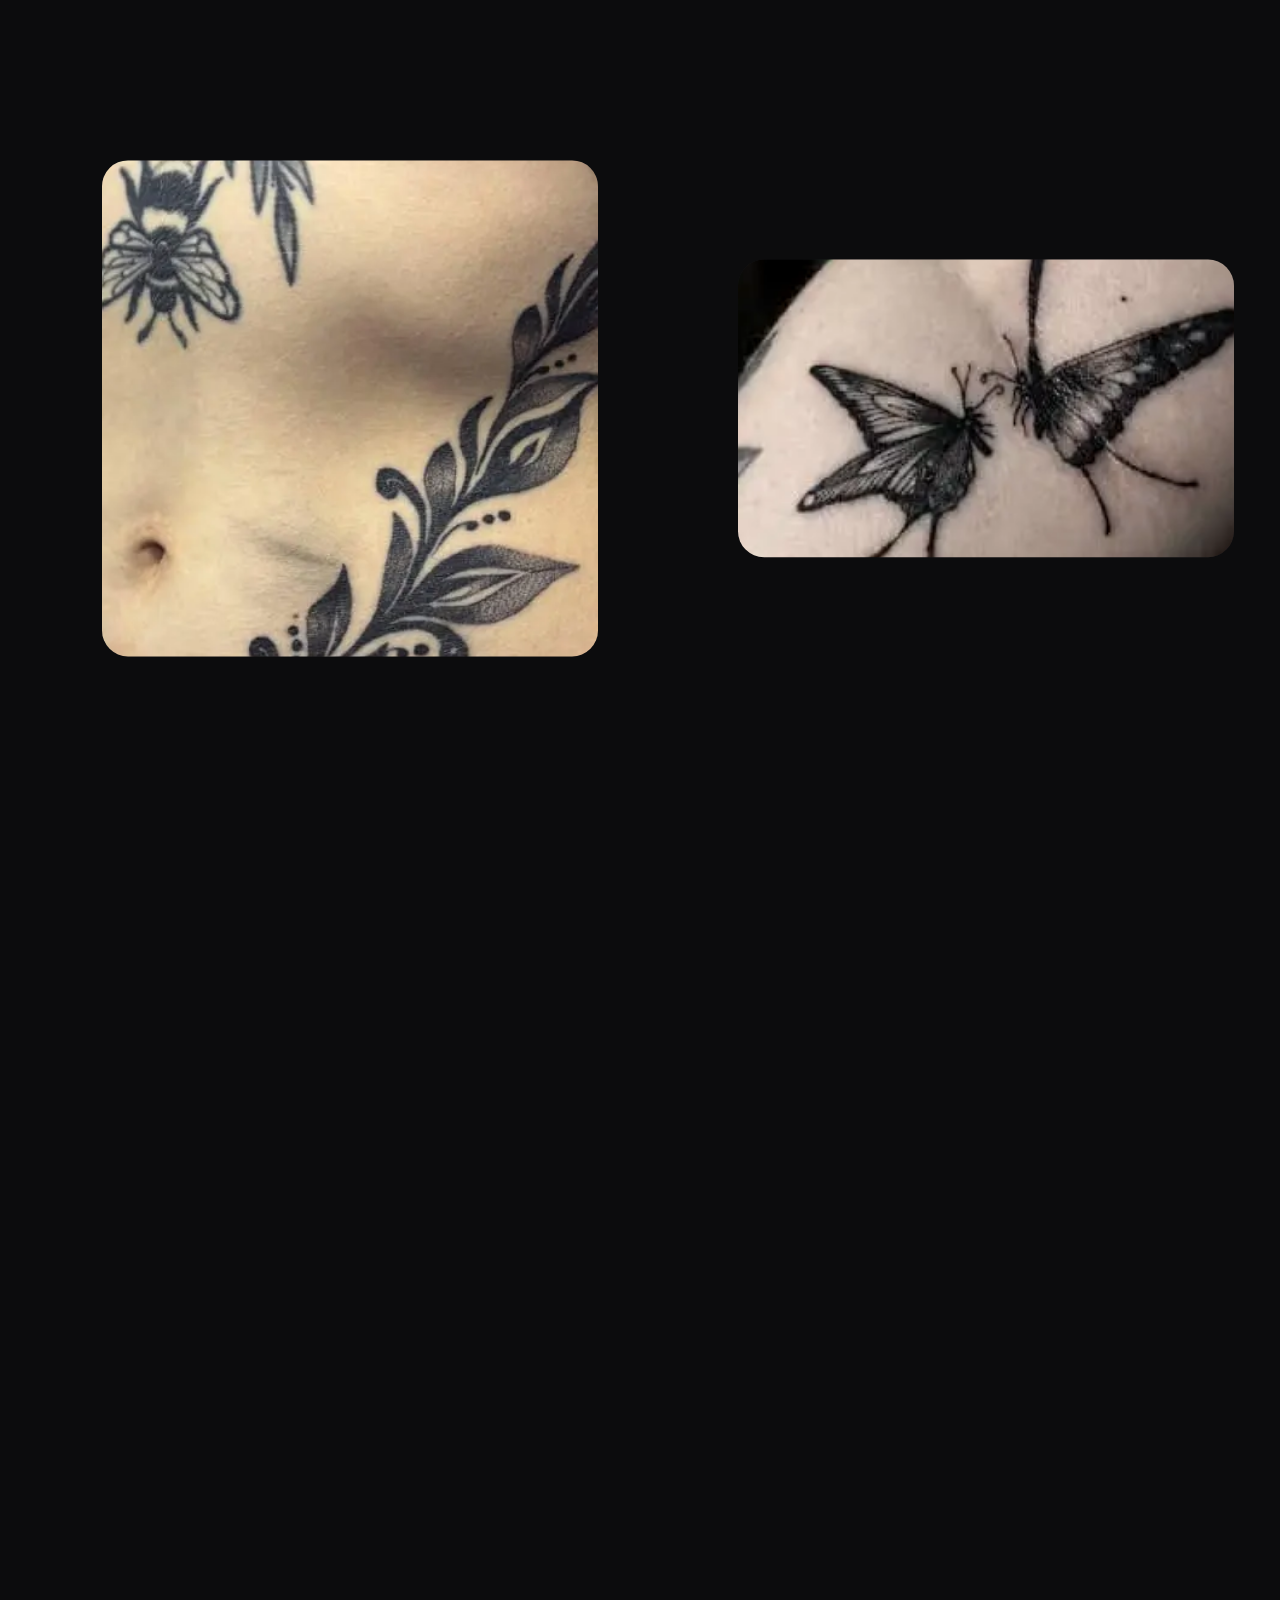
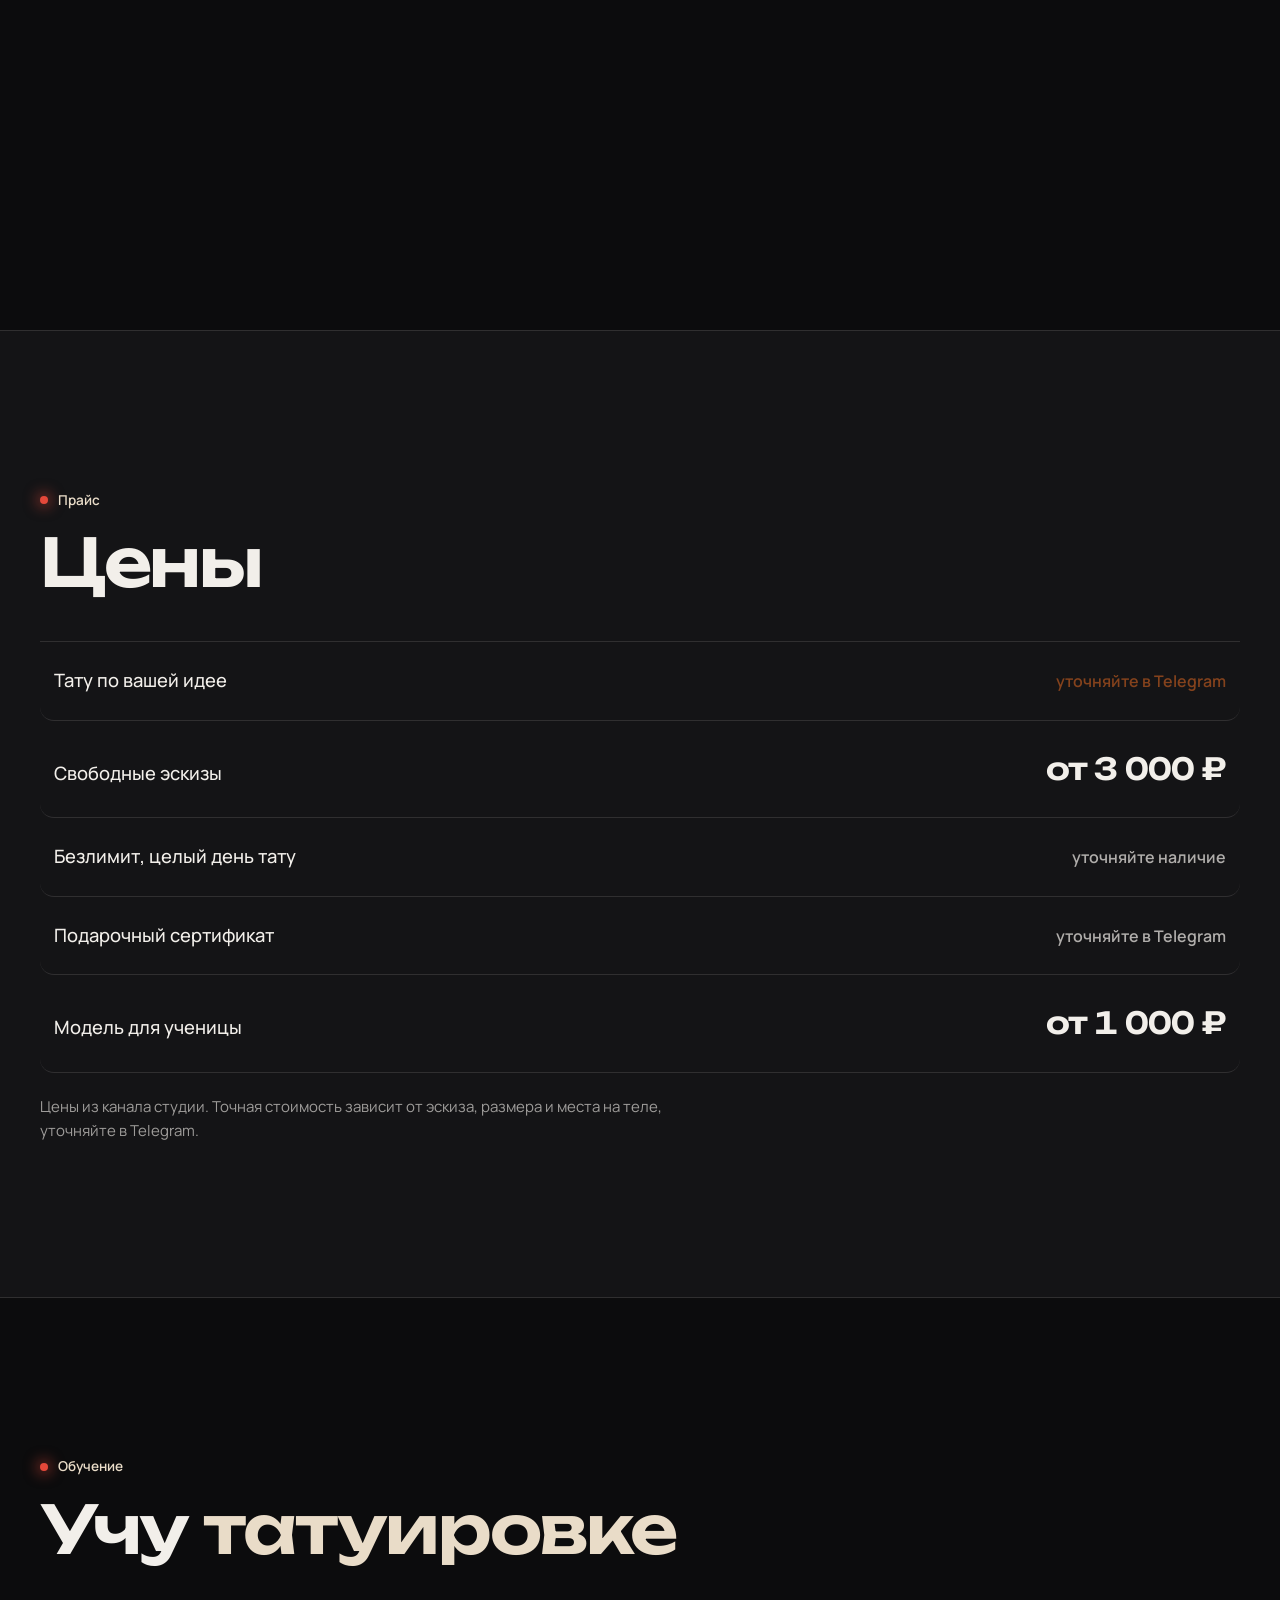
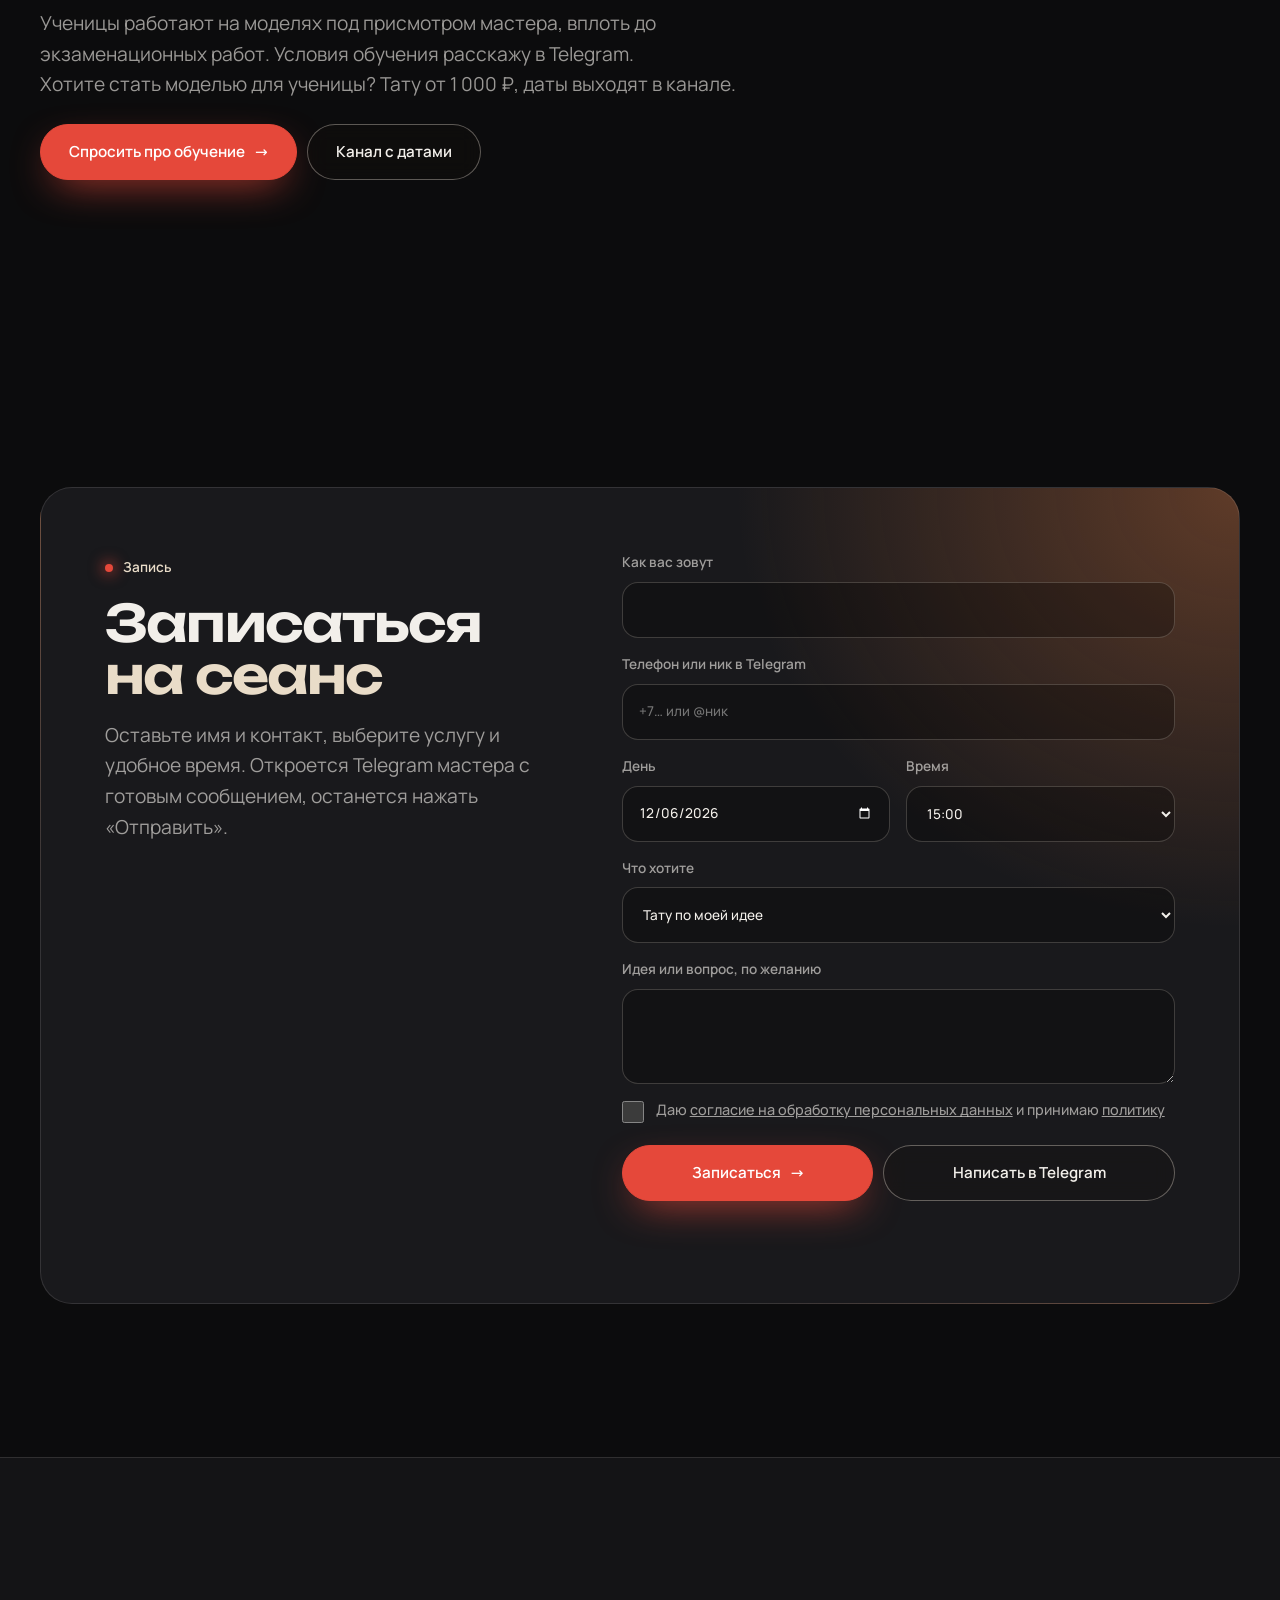
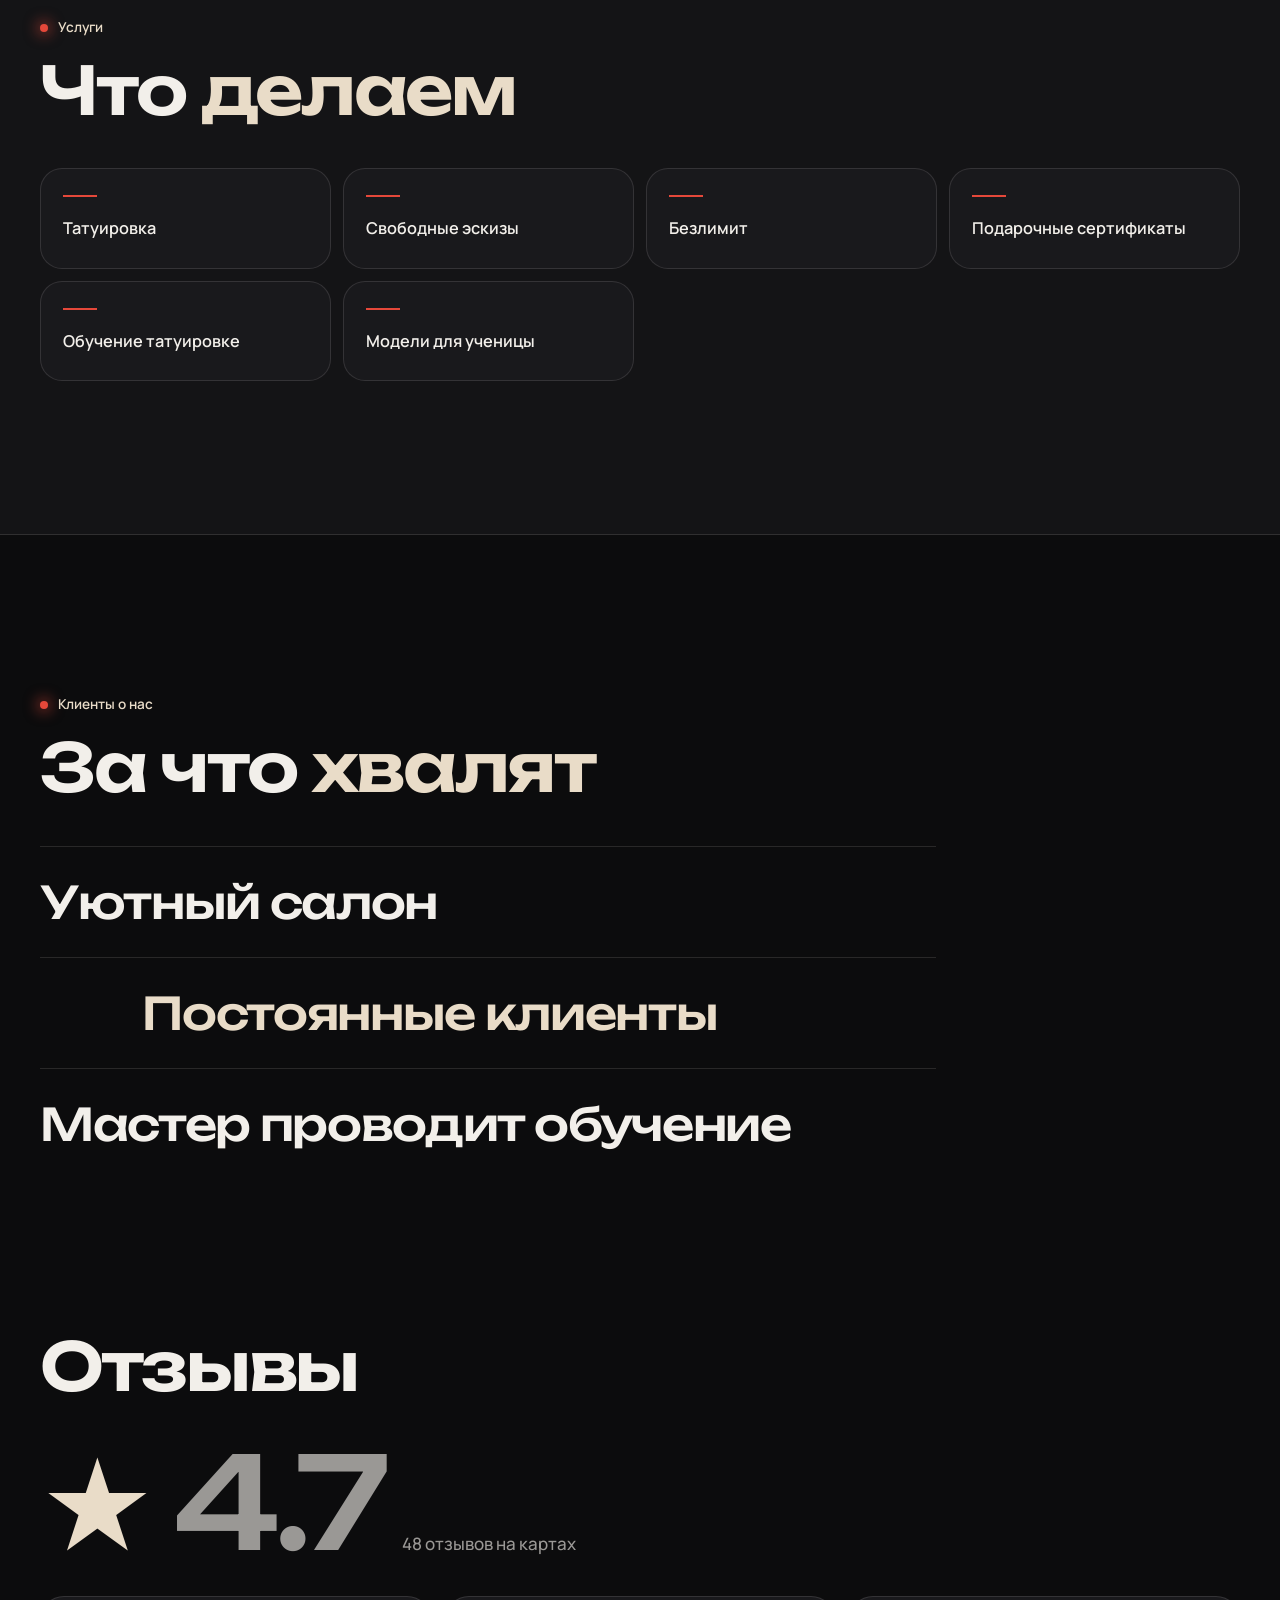
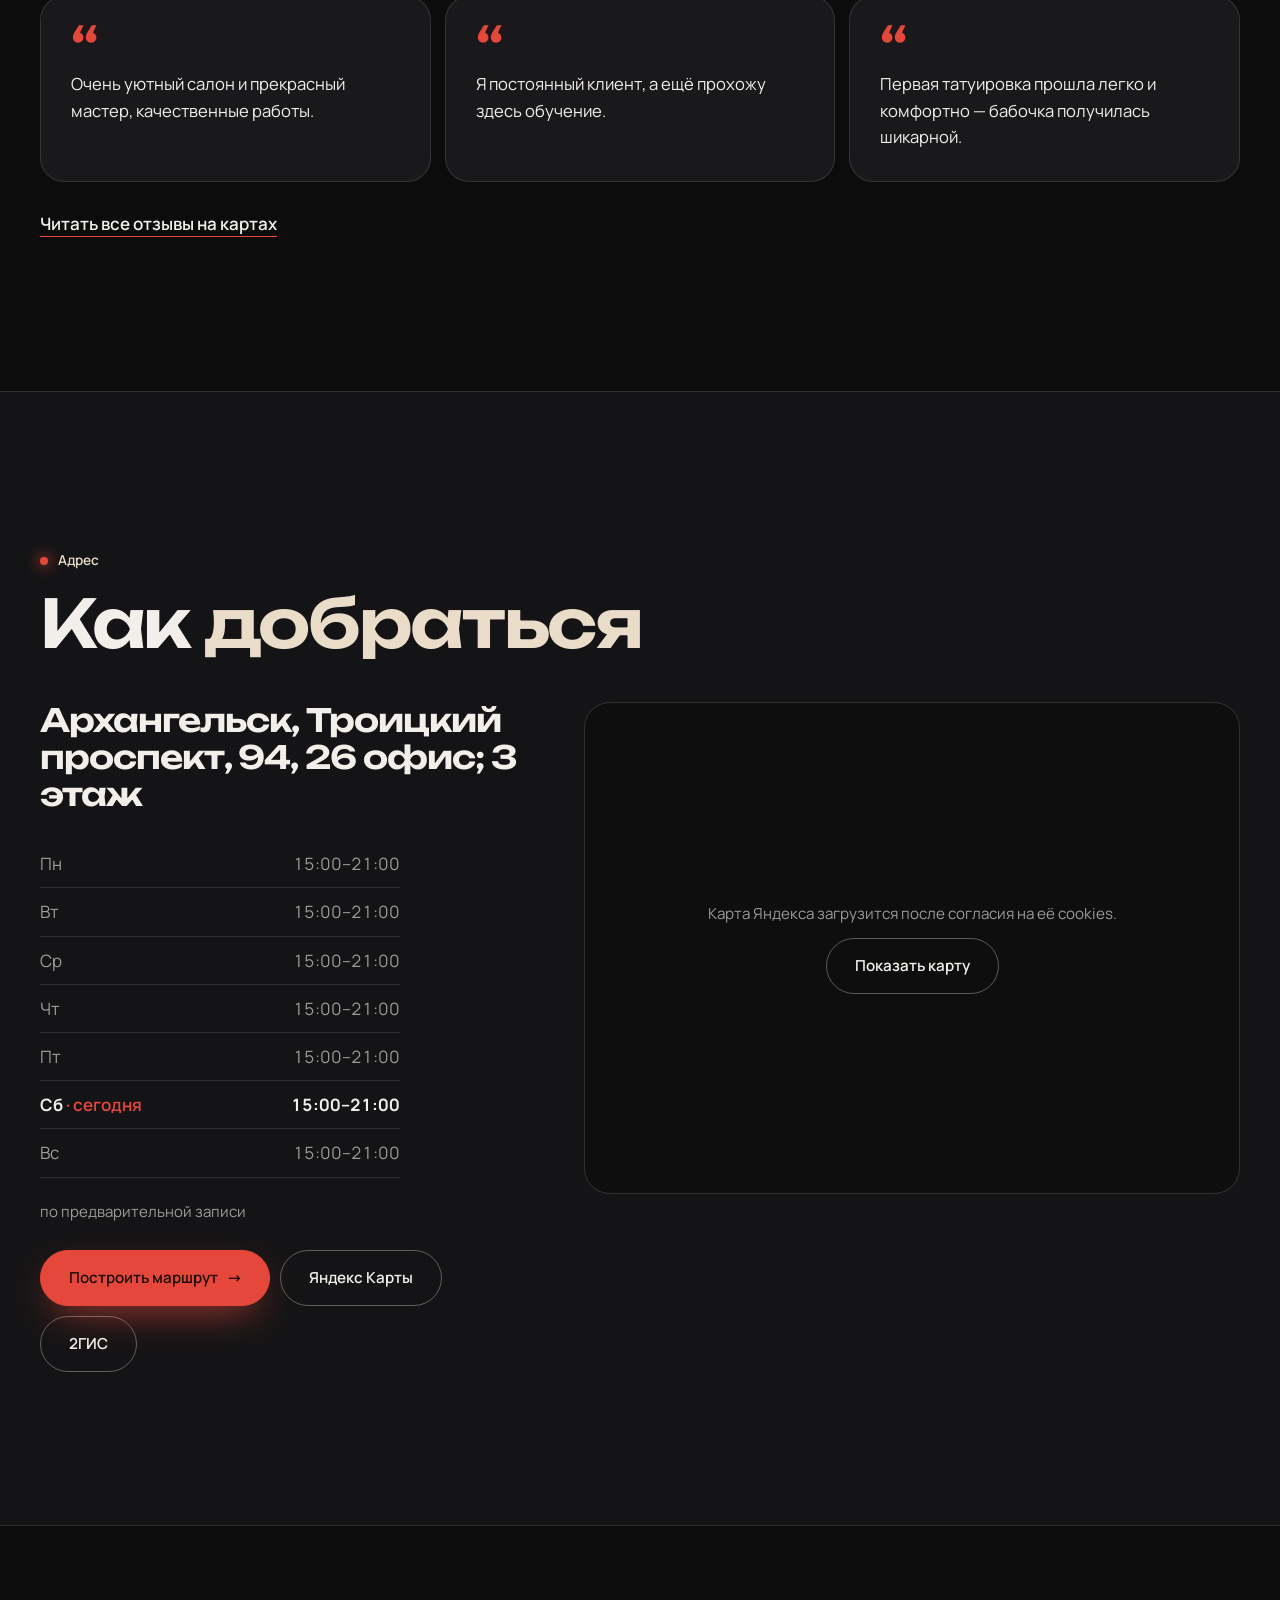
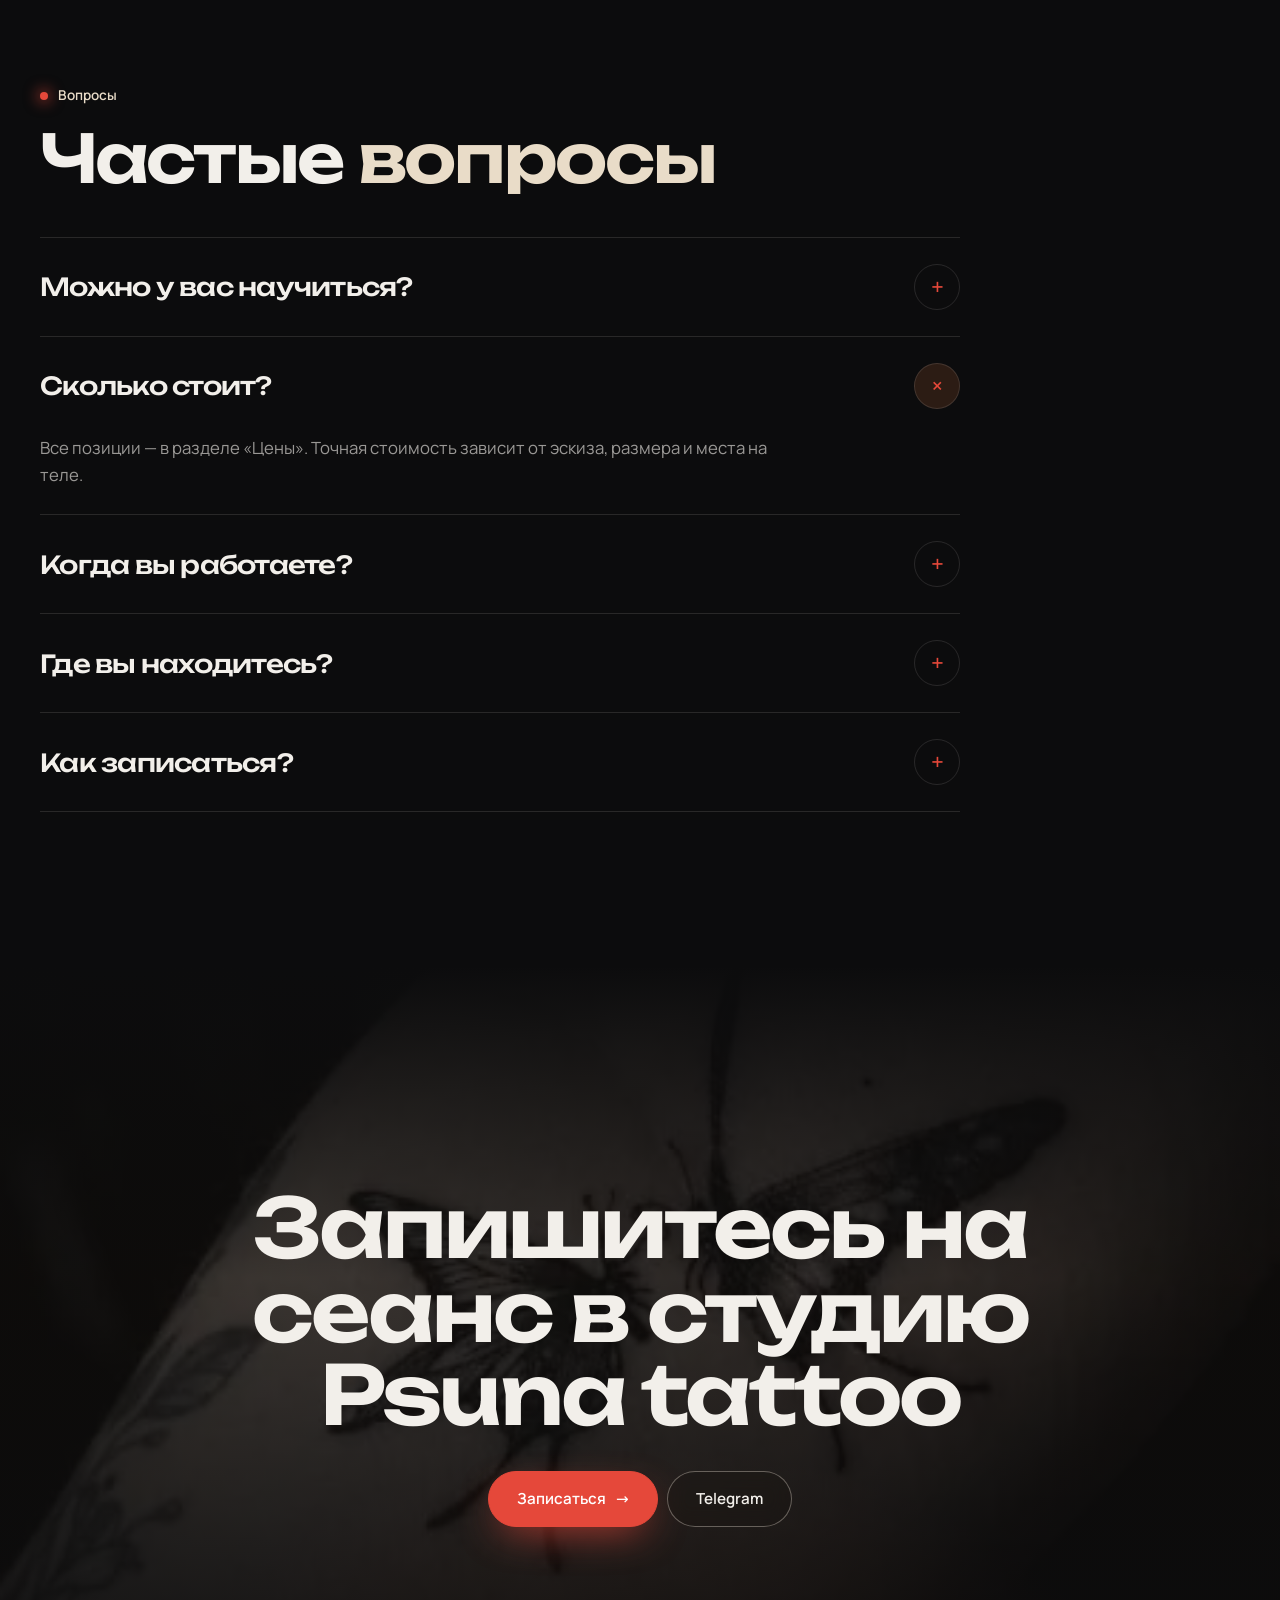
==== commit 7e99963c: "Работы обновлены в панели" ====
--- a/index.html
+++ b/index.html
@@ -265,7 +265,7 @@
 <div class="ribbon" aria-hidden="true"><div class="track" id="track"><span>Татуировка</span><span>Свободные эскизы</span><span>Безлимит</span><span>Подарочные сертификаты</span><span>Обучение татуировке</span><span>Модели для ученицы</span><span>Татуировка</span><span>Свободные эскизы</span><span>Безлимит</span><span>Подарочные сертификаты</span><span>Обучение татуировке</span><span>Модели для ученицы</span><span>Татуировка</span><span>Свободные эскизы</span><span>Безлимит</span><span>Подарочные сертификаты</span><span>Обучение татуировке</span><span>Модели для ученицы</span><span>Татуировка</span><span>Свободные эскизы</span><span>Безлимит</span><span>Подарочные сертификаты</span><span>Обучение татуировке</span><span>Модели для ученицы</span></div></div>
 <main>
 <section class="w statement"><p class="kicker">О месте</p><p id="statement"><span class="sw">Студия</span> <span class="sw">по</span> <span class="sw">адресу:</span> <span class="sw">Троицкий</span> <span class="sw">проспект,</span> <span class="sw">94</span> <span class="sw">(26</span> <span class="sw">офис;</span> <span class="sw">3</span> <span class="sw">этаж).</span> <span class="sw">Здесь</span> <span class="sw">делают</span> <span class="sw">татуировку</span> <span class="sw">и</span> <span class="sw">учат</span> <span class="sw">ей.</span> <span class="sw">Студия</span> <span class="sw">открыта</span> <span class="sw">ежедневно</span> <span class="sw">с</span> <span class="sw">15:00</span> <span class="sw">до</span> <span class="sw">21:00,</span> <span class="sw">приём</span> <span class="sw">по</span> <span class="sw">предварительной</span> <span class="sw">записи.</span></p></section>
-<section class="gal" id="gal" style="padding-top:0"><div class="rail" id="rail"><!--works--><figure class="clip"><img class="" src="img/1.webp" alt="Psuna tattoo, фото 1" loading="eager" decoding="async"></figure><figure class="clip"><img class="" src="img/2.webp" alt="Psuna tattoo, фото 2" loading="eager" decoding="async"></figure><figure class="clip"><img class="" src="img/3.webp" alt="Psuna tattoo, фото 3" loading="eager" decoding="async"></figure><figure class="clip"><img class="" src="img/4.webp" alt="Psuna tattoo, фото 4" loading="eager" decoding="async"></figure><figure class="clip"><img class="" src="img/5.webp" alt="Psuna tattoo, фото 5" loading="eager" decoding="async"></figure><figure class="clip"><img class="" src="img/6.webp" alt="Psuna tattoo, фото 6" loading="eager" decoding="async"></figure><figure class="clip"><img class="" src="img/7.webp" alt="Psuna tattoo, фото 7" loading="eager" decoding="async"></figure><figure class="clip"><img class="" src="img/8.webp" alt="Psuna tattoo, фото 8" loading="eager" decoding="async"></figure><figure class="clip"><img class="" src="img/9.webp" alt="Psuna tattoo, фото 9" loading="eager" decoding="async"></figure><figure class="clip"><img class="" src="img/10.webp" alt="Psuna tattoo, фото 10" loading="eager" decoding="async"></figure><figure class="clip"><img class="" src="img/11.webp" alt="Psuna tattoo, фото 11" loading="eager" decoding="async"></figure><figure class="clip"><img class="" src="img/12.webp" alt="Psuna tattoo, фото 12" loading="eager" decoding="async"></figure><!--/works--></div></section>
+<section class="gal" id="gal" style="padding-top:0"><div class="rail" id="rail"><!--works--><figure class="clip"><img class="" src="img/1.webp" alt="Psuna tattoo, фото 1" loading="eager" decoding="async"></figure><figure class="clip"><img class="" src="img/2.webp" alt="Psuna tattoo, фото 2" loading="eager" decoding="async"></figure><figure class="clip"><img class="" src="img/3.webp" alt="Psuna tattoo, фото 3" loading="eager" decoding="async"></figure><figure class="clip"><img class="" src="img/4.webp" alt="Psuna tattoo, фото 4" loading="eager" decoding="async"></figure><figure class="clip"><img class="" src="img/5.webp" alt="Psuna tattoo, фото 5" loading="eager" decoding="async"></figure><figure class="clip"><img class="" src="img/6.webp" alt="Psuna tattoo, фото 6" loading="eager" decoding="async"></figure><figure class="clip"><img class="" src="img/7.webp" alt="Psuna tattoo, фото 7" loading="eager" decoding="async"></figure><figure class="clip"><img class="" src="img/9.webp" alt="Psuna tattoo, фото 8" loading="eager" decoding="async"></figure><figure class="clip"><img class="" src="img/10.webp" alt="Psuna tattoo, фото 9" loading="eager" decoding="async"></figure><figure class="clip"><img class="" src="img/11.webp" alt="Psuna tattoo, фото 10" loading="eager" decoding="async"></figure><figure class="clip"><img class="" src="img/12.webp" alt="Psuna tattoo, фото 11" loading="eager" decoding="async"></figure><!--/works--></div></section>
 <section class="light" id="prices"><div class="w"><p class="kicker">Прайс</p><h2 class="rise">Цены</h2><ul class="menu" id="menu"><!--prices--><li><span>Тату по вашей идее</span><b class="ask">уточняйте в Telegram</b></li><li><span>Свободные эскизы</span><b>от 3 000 ₽</b></li><li><span>Безлимит, целый день тату</span><b class="ask">уточняйте наличие</b></li><li><span>Подарочный сертификат</span><b class="ask">уточняйте в Telegram</b></li><li><span>Модель для ученицы</span><b>от 1 000 ₽</b></li><!--/prices--></ul><p class="note">Цены из канала студии. Точная стоимость зависит от эскиза, размера и места на теле, уточняйте в Telegram.</p></div></section>
 <section class="w" id="school"><p class="kicker">Обучение</p><h2 class="rise">Учу <em>татуировке</em></h2><p class="lead rise">Ученицы работают на моделях под присмотром мастера, вплоть до экзаменационных работ. Условия обучения расскажу в Telegram.</p><p class="lead rise">Хотите стать моделью для ученицы? Тату от 1 000 ₽, даты выходят в канале.</p><div class="btns" style="margin-top:24px"><a class="btn main" href="https://t.me/sashapsuna" target="_blank" rel="noopener">Спросить про обучение</a><a class="btn" href="https://t.me/sashapsunatattoo" target="_blank" rel="noopener">Канал с датами</a></div></section><section class="w" id="bron"><div class="bron rise"><div><p class="kicker">Запись</p><h2>Записаться <em>на сеанс</em></h2><p class="lead">Оставьте имя и контакт, выберите услугу и удобное время. Откроется Telegram мастера с готовым сообщением, останется нажать «Отправить».</p></div>
 <form id="bf" novalidate>
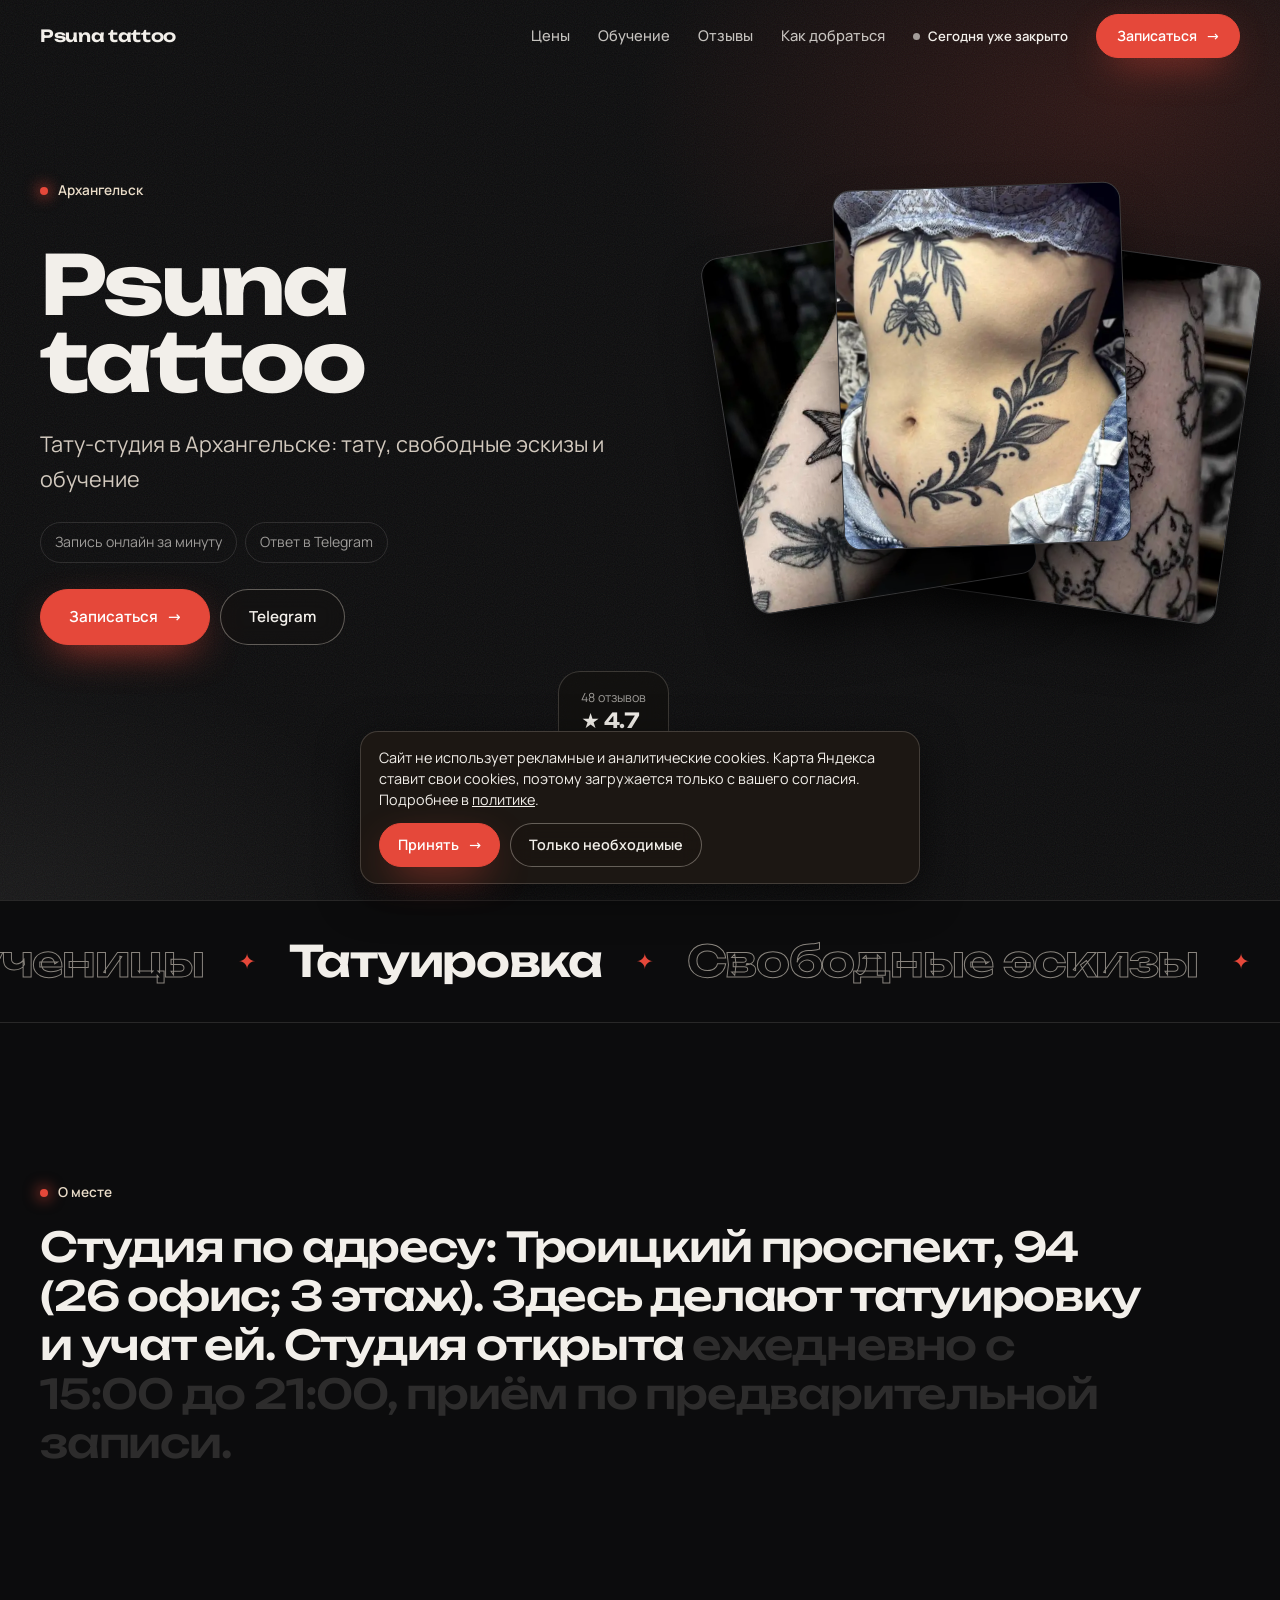
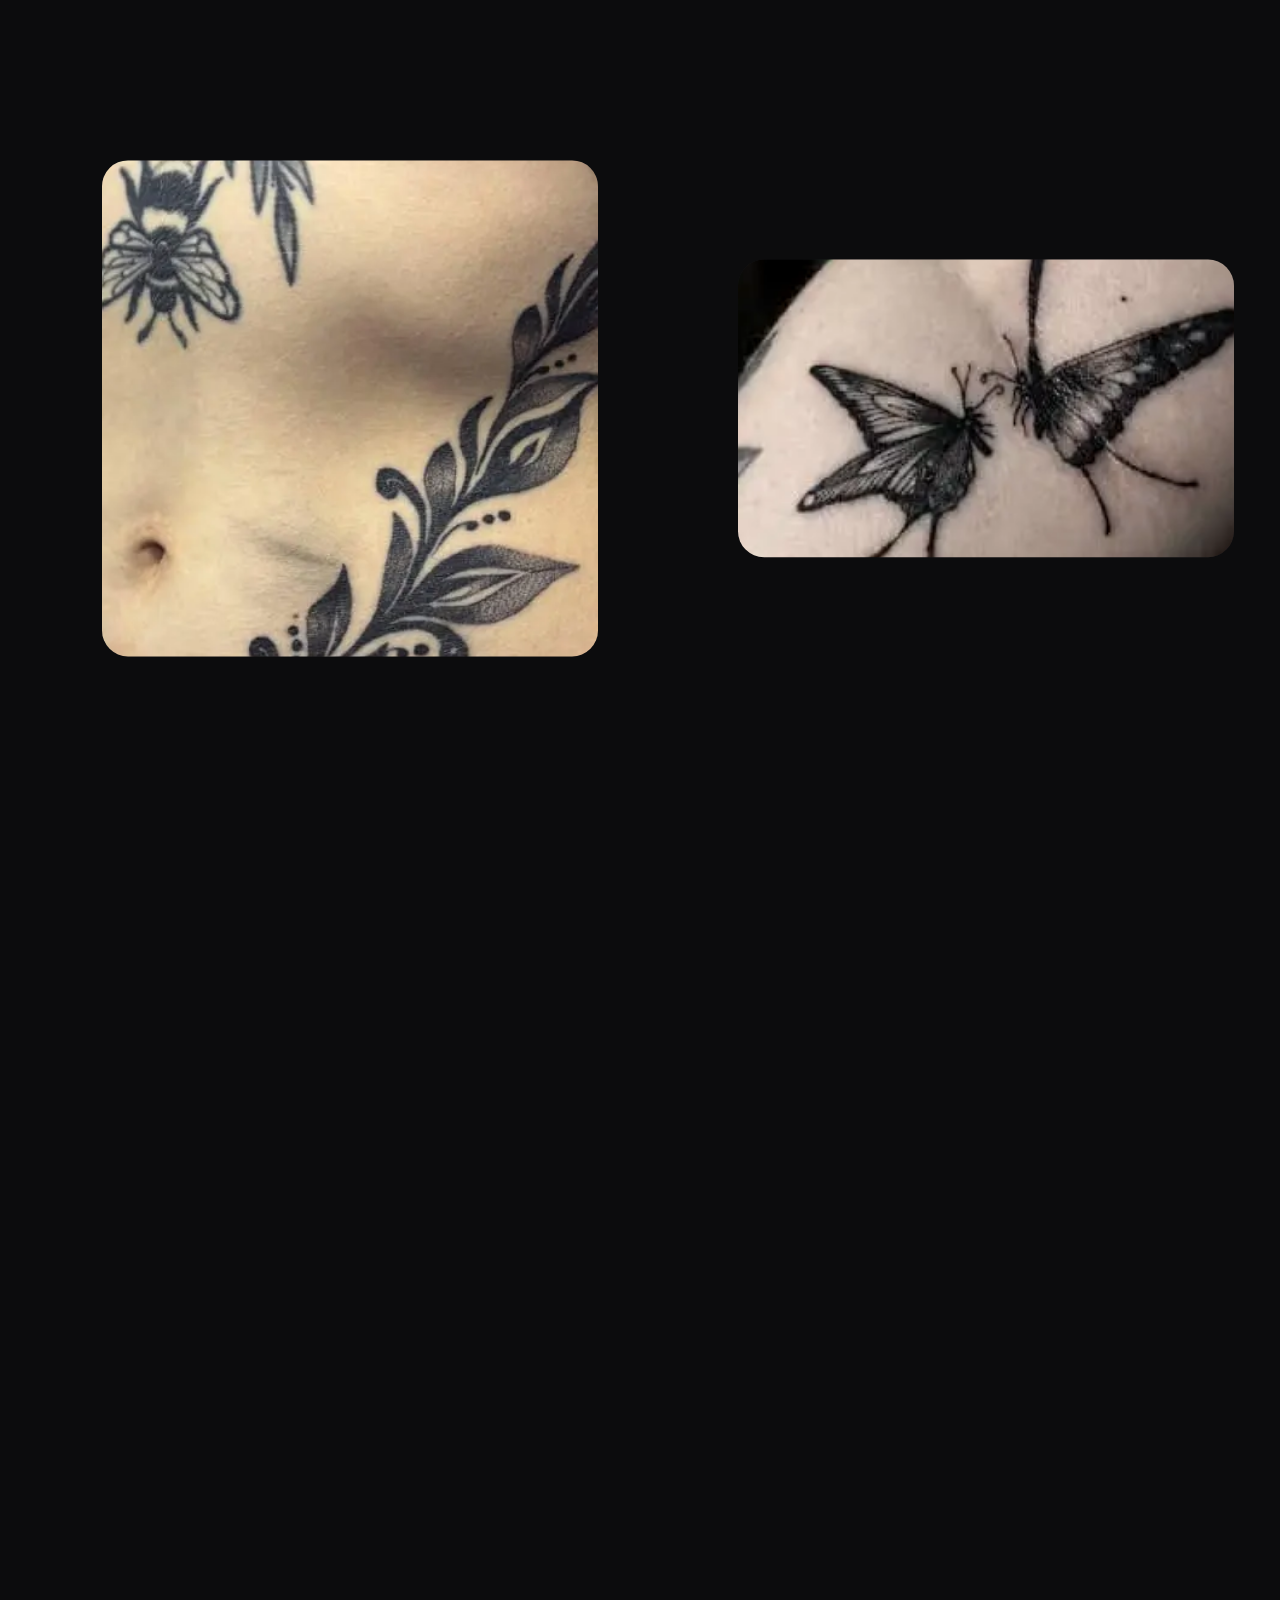
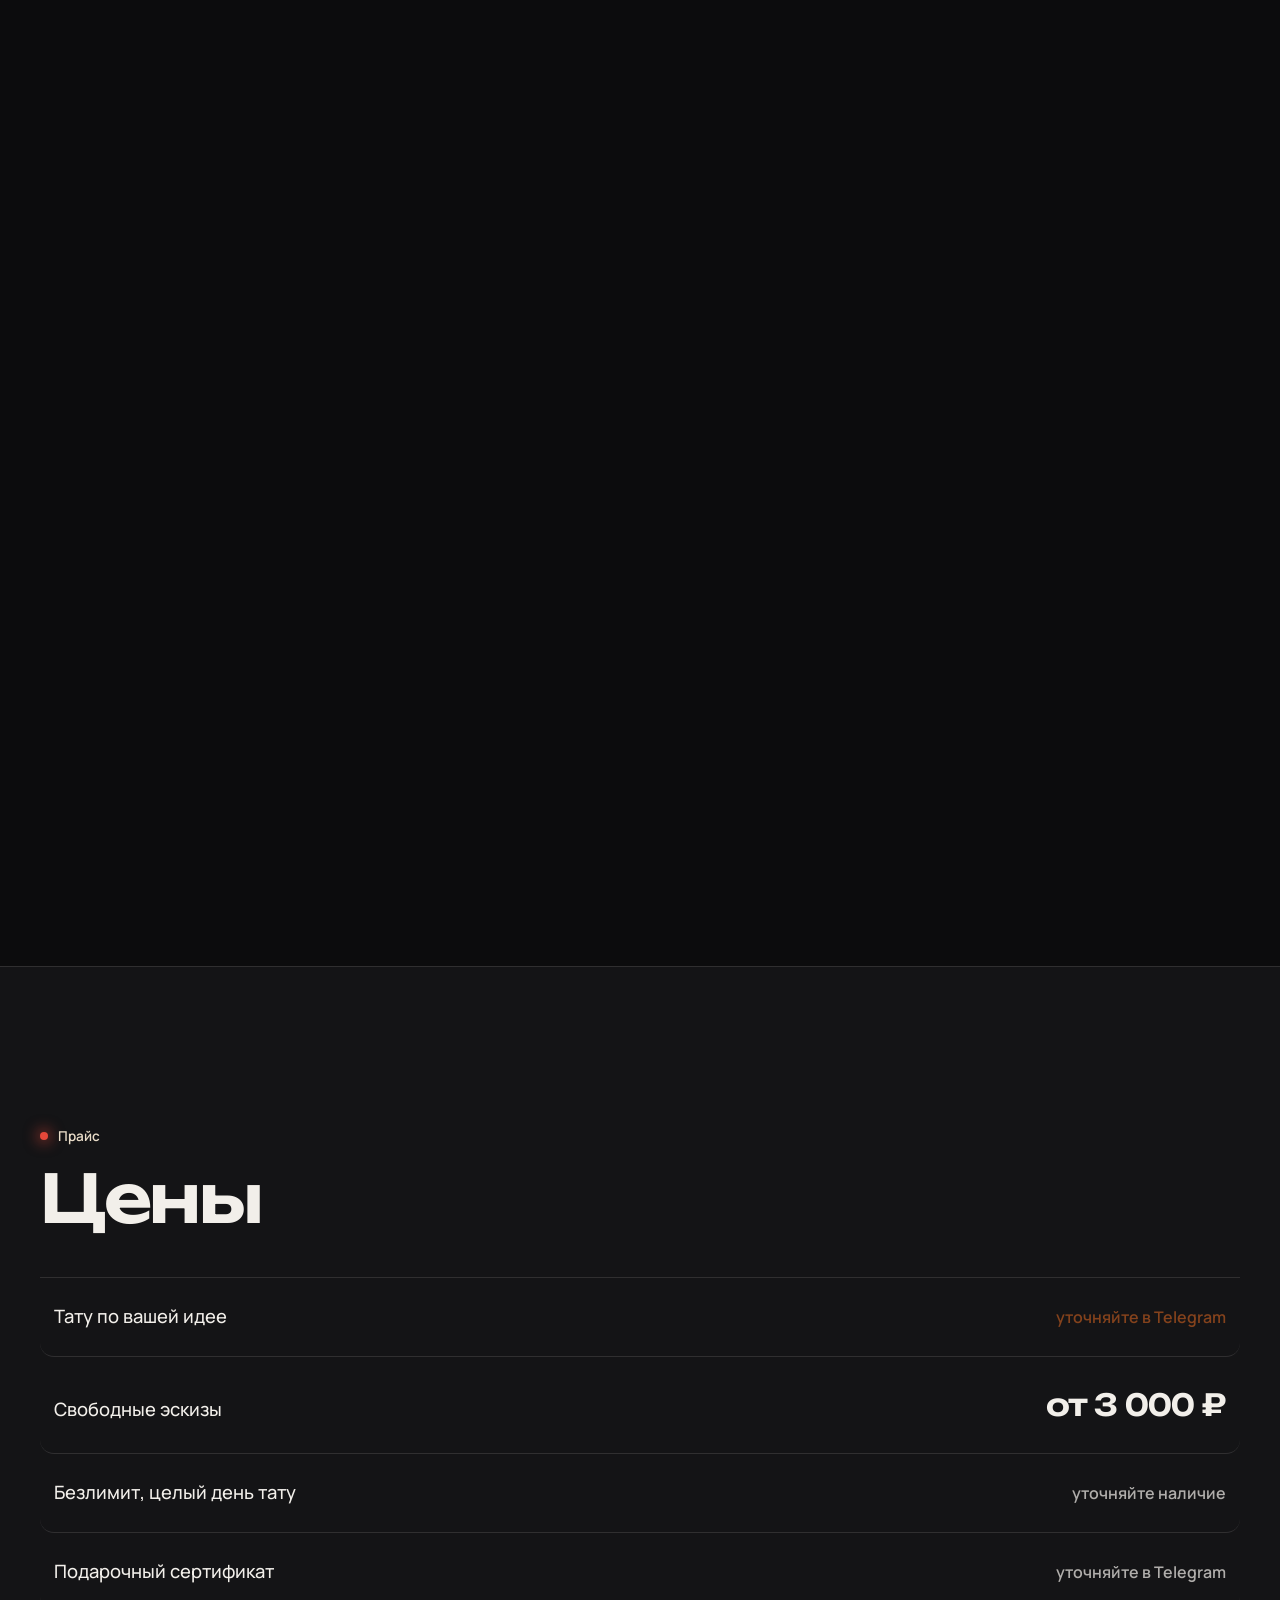
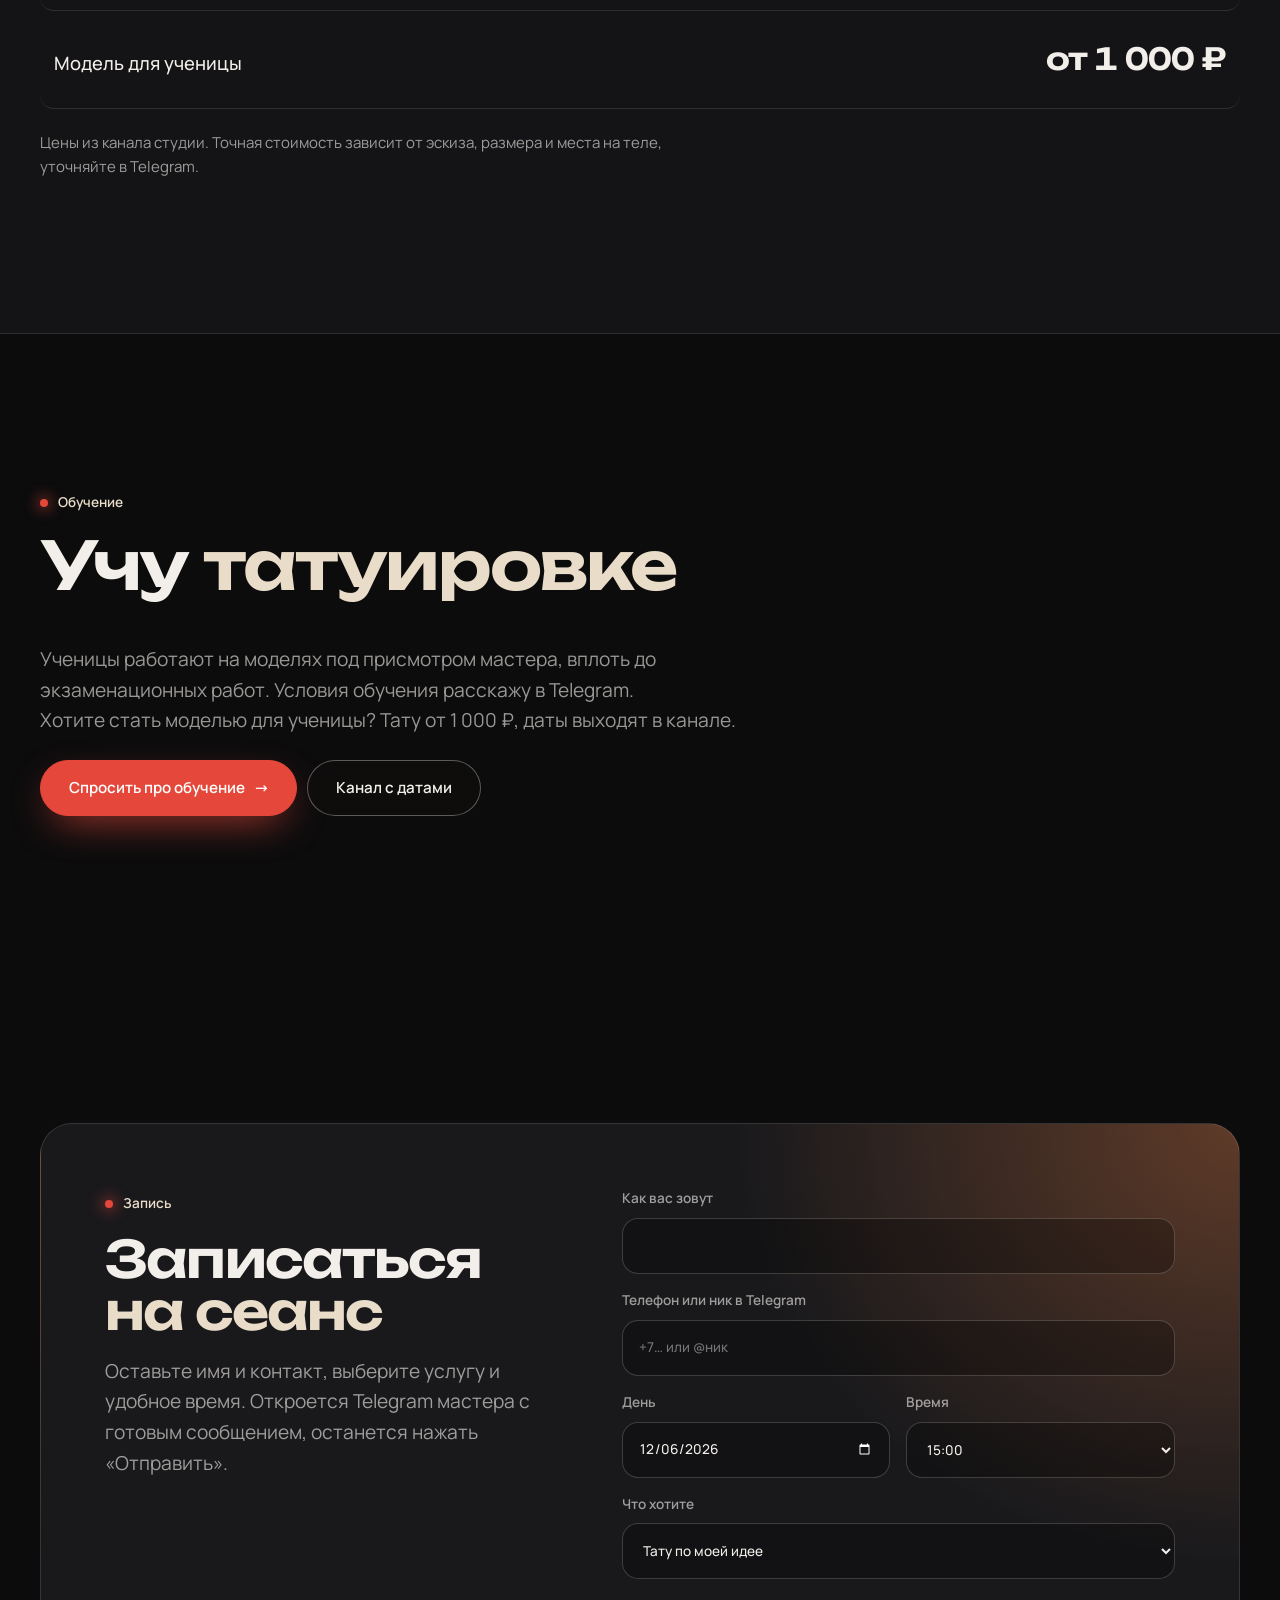
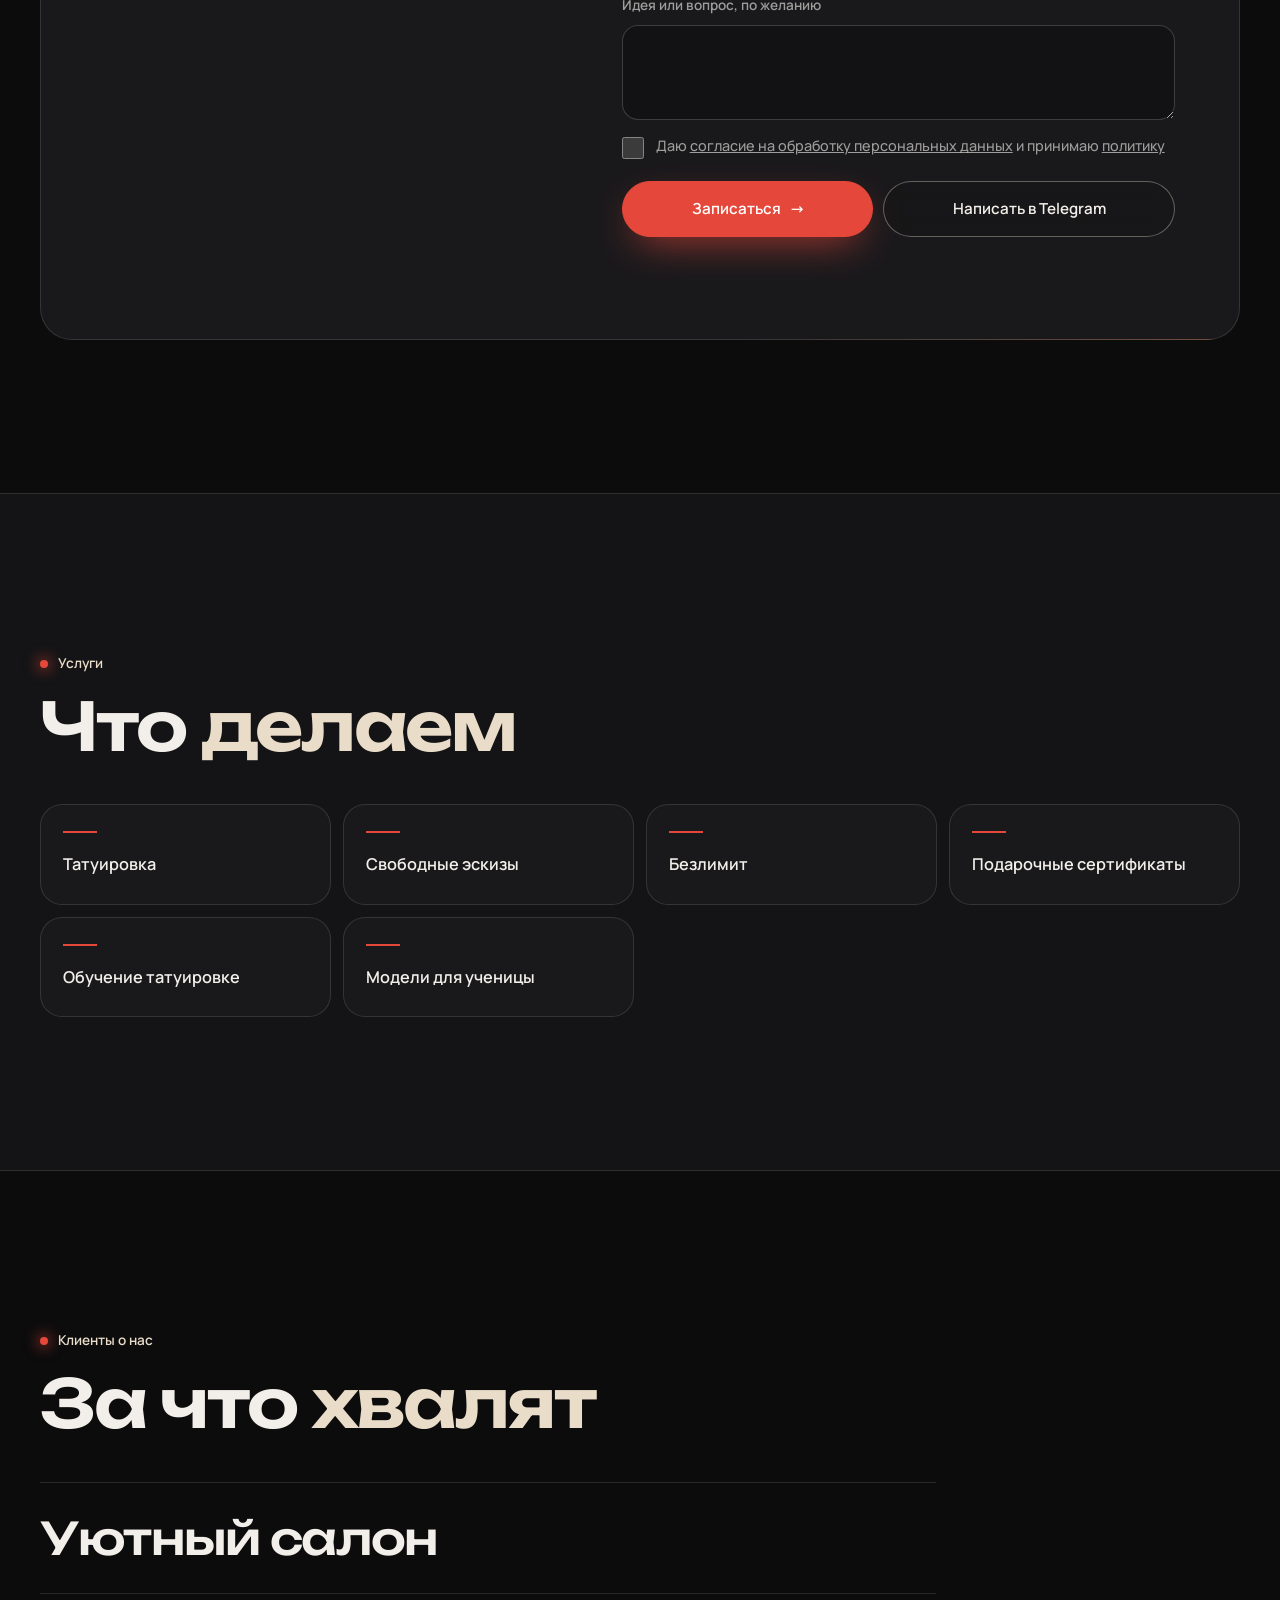
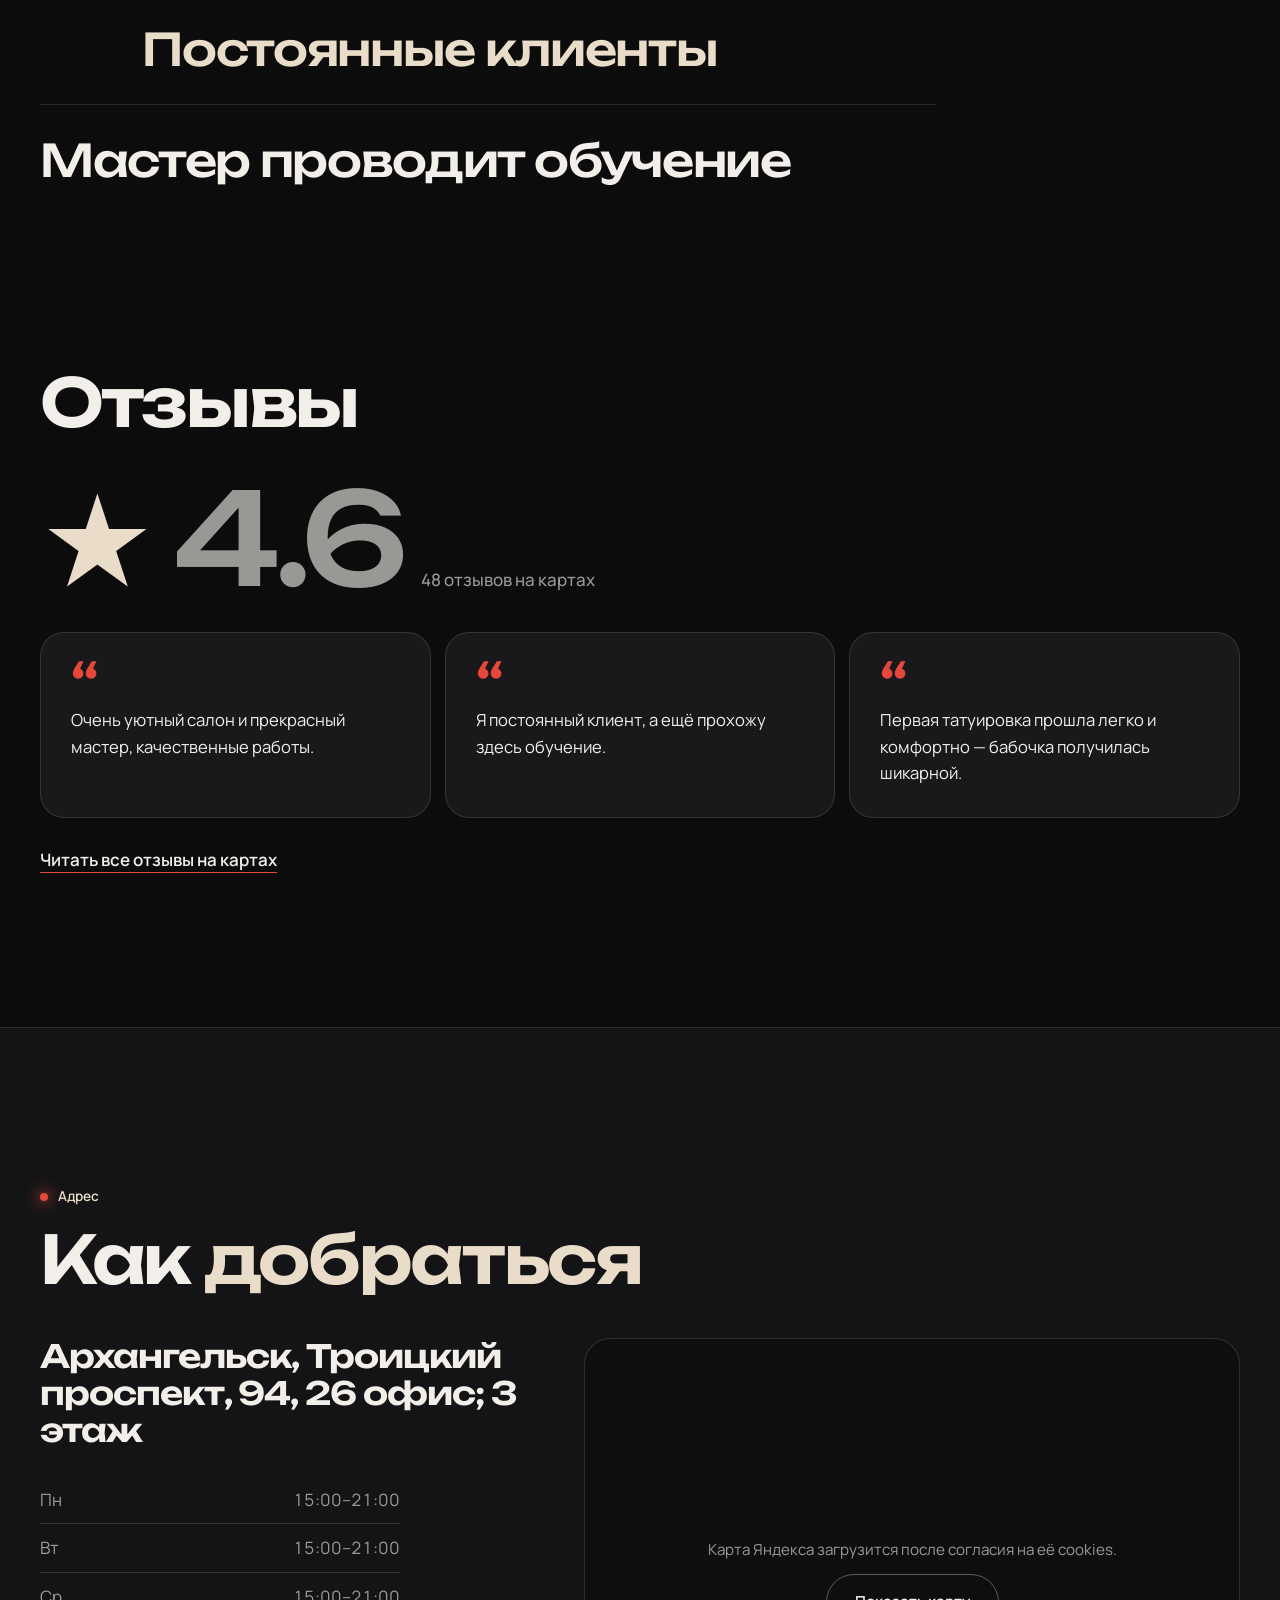
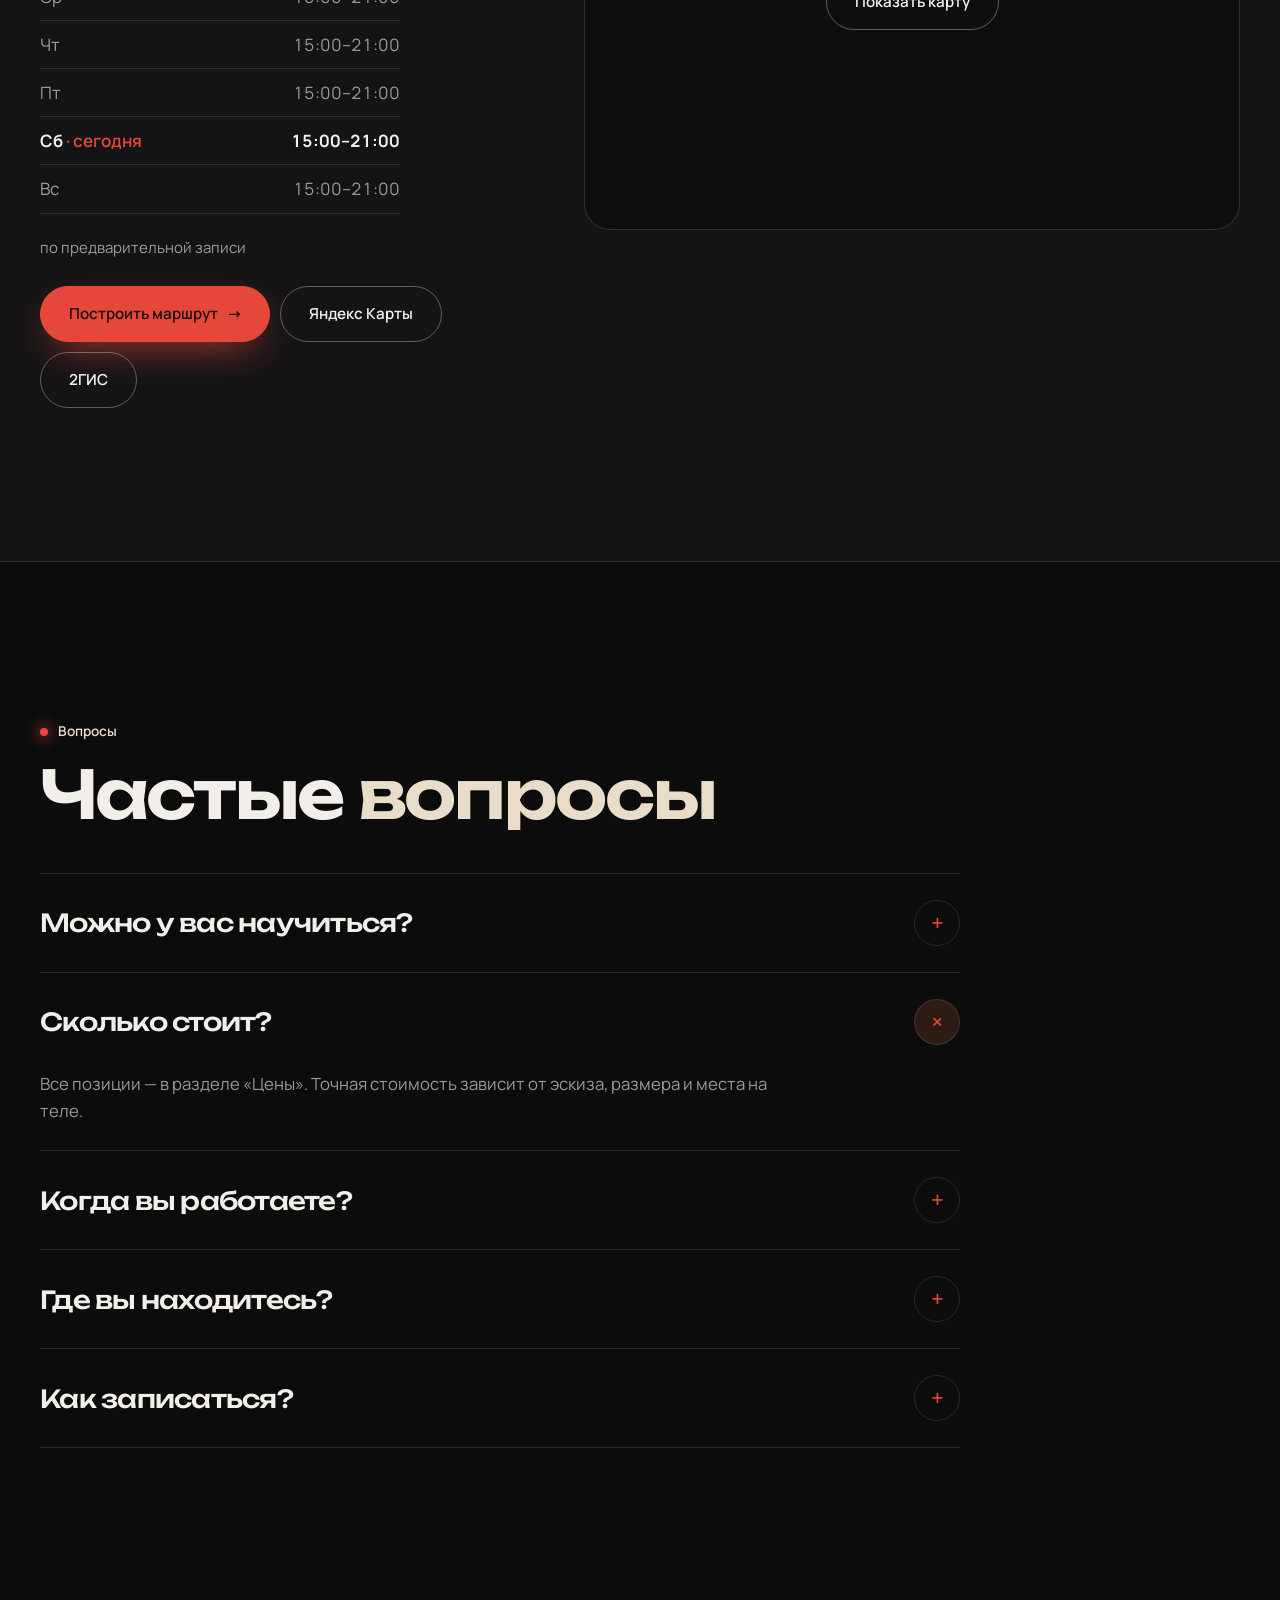
==== commit 7c420e6c: "Работы обновлены в панели" ====
--- a/index.html
+++ b/index.html
@@ -265,7 +265,7 @@
 <div class="ribbon" aria-hidden="true"><div class="track" id="track"><span>Татуировка</span><span>Свободные эскизы</span><span>Безлимит</span><span>Подарочные сертификаты</span><span>Обучение татуировке</span><span>Модели для ученицы</span><span>Татуировка</span><span>Свободные эскизы</span><span>Безлимит</span><span>Подарочные сертификаты</span><span>Обучение татуировке</span><span>Модели для ученицы</span><span>Татуировка</span><span>Свободные эскизы</span><span>Безлимит</span><span>Подарочные сертификаты</span><span>Обучение татуировке</span><span>Модели для ученицы</span><span>Татуировка</span><span>Свободные эскизы</span><span>Безлимит</span><span>Подарочные сертификаты</span><span>Обучение татуировке</span><span>Модели для ученицы</span></div></div>
 <main>
 <section class="w statement"><p class="kicker">О месте</p><p id="statement"><span class="sw">Студия</span> <span class="sw">по</span> <span class="sw">адресу:</span> <span class="sw">Троицкий</span> <span class="sw">проспект,</span> <span class="sw">94</span> <span class="sw">(26</span> <span class="sw">офис;</span> <span class="sw">3</span> <span class="sw">этаж).</span> <span class="sw">Здесь</span> <span class="sw">делают</span> <span class="sw">татуировку</span> <span class="sw">и</span> <span class="sw">учат</span> <span class="sw">ей.</span> <span class="sw">Студия</span> <span class="sw">открыта</span> <span class="sw">ежедневно</span> <span class="sw">с</span> <span class="sw">15:00</span> <span class="sw">до</span> <span class="sw">21:00,</span> <span class="sw">приём</span> <span class="sw">по</span> <span class="sw">предварительной</span> <span class="sw">записи.</span></p></section>
-<section class="gal" id="gal" style="padding-top:0"><div class="rail" id="rail"><!--works--><figure class="clip"><img class="" src="img/1.webp" alt="Psuna tattoo, фото 1" loading="eager" decoding="async"></figure><figure class="clip"><img class="" src="img/2.webp" alt="Psuna tattoo, фото 2" loading="eager" decoding="async"></figure><figure class="clip"><img class="" src="img/3.webp" alt="Psuna tattoo, фото 3" loading="eager" decoding="async"></figure><figure class="clip"><img class="" src="img/4.webp" alt="Psuna tattoo, фото 4" loading="eager" decoding="async"></figure><figure class="clip"><img class="" src="img/5.webp" alt="Psuna tattoo, фото 5" loading="eager" decoding="async"></figure><figure class="clip"><img class="" src="img/6.webp" alt="Psuna tattoo, фото 6" loading="eager" decoding="async"></figure><figure class="clip"><img class="" src="img/7.webp" alt="Psuna tattoo, фото 7" loading="eager" decoding="async"></figure><figure class="clip"><img class="" src="img/9.webp" alt="Psuna tattoo, фото 8" loading="eager" decoding="async"></figure><figure class="clip"><img class="" src="img/10.webp" alt="Psuna tattoo, фото 9" loading="eager" decoding="async"></figure><figure class="clip"><img class="" src="img/11.webp" alt="Psuna tattoo, фото 10" loading="eager" decoding="async"></figure><figure class="clip"><img class="" src="img/12.webp" alt="Psuna tattoo, фото 11" loading="eager" decoding="async"></figure><!--/works--></div></section>
+<section class="gal" id="gal" style="padding-top:0"><div class="rail" id="rail"><!--works--><figure class="clip"><img class="" src="img/1.webp" alt="Psuna tattoo, фото 1" loading="eager" decoding="async"></figure><figure class="clip"><img class="" src="img/2.webp" alt="Psuna tattoo, фото 2" loading="eager" decoding="async"></figure><figure class="clip"><img class="" src="img/3.webp" alt="Psuna tattoo, фото 3" loading="eager" decoding="async"></figure><figure class="clip"><img class="" src="img/4.webp" alt="Psuna tattoo, фото 4" loading="eager" decoding="async"></figure><figure class="clip"><img class="" src="img/5.webp" alt="Psuna tattoo, фото 5" loading="eager" decoding="async"></figure><figure class="clip"><img class="" src="img/6.webp" alt="Psuna tattoo, фото 6" loading="eager" decoding="async"></figure><figure class="clip"><img class="" src="img/7.webp" alt="Psuna tattoo, фото 7" loading="eager" decoding="async"></figure><figure class="clip"><img class="" src="img/9.webp" alt="Psuna tattoo, фото 8" loading="eager" decoding="async"></figure><figure class="clip"><img class="" src="img/10.webp" alt="Psuna tattoo, фото 9" loading="eager" decoding="async"></figure><figure class="clip"><img class="" src="img/11.webp" alt="Psuna tattoo, фото 10" loading="eager" decoding="async"></figure><figure class="clip"><img class="" src="img/12.webp" alt="Psuna tattoo, фото 11" loading="eager" decoding="async"></figure><figure class="clip"><img class="" src="img/u-mwaqa5uw.webp" alt="Psuna tattoo, фото 12" loading="eager" decoding="async"></figure><!--/works--></div></section>
 <section class="light" id="prices"><div class="w"><p class="kicker">Прайс</p><h2 class="rise">Цены</h2><ul class="menu" id="menu"><!--prices--><li><span>Тату по вашей идее</span><b class="ask">уточняйте в Telegram</b></li><li><span>Свободные эскизы</span><b>от 3 000 ₽</b></li><li><span>Безлимит, целый день тату</span><b class="ask">уточняйте наличие</b></li><li><span>Подарочный сертификат</span><b class="ask">уточняйте в Telegram</b></li><li><span>Модель для ученицы</span><b>от 1 000 ₽</b></li><!--/prices--></ul><p class="note">Цены из канала студии. Точная стоимость зависит от эскиза, размера и места на теле, уточняйте в Telegram.</p></div></section>
 <section class="w" id="school"><p class="kicker">Обучение</p><h2 class="rise">Учу <em>татуировке</em></h2><p class="lead rise">Ученицы работают на моделях под присмотром мастера, вплоть до экзаменационных работ. Условия обучения расскажу в Telegram.</p><p class="lead rise">Хотите стать моделью для ученицы? Тату от 1 000 ₽, даты выходят в канале.</p><div class="btns" style="margin-top:24px"><a class="btn main" href="https://t.me/sashapsuna" target="_blank" rel="noopener">Спросить про обучение</a><a class="btn" href="https://t.me/sashapsunatattoo" target="_blank" rel="noopener">Канал с датами</a></div></section><section class="w" id="bron"><div class="bron rise"><div><p class="kicker">Запись</p><h2>Записаться <em>на сеанс</em></h2><p class="lead">Оставьте имя и контакт, выберите услугу и удобное время. Откроется Telegram мастера с готовым сообщением, останется нажать «Отправить».</p></div>
 <form id="bf" novalidate>
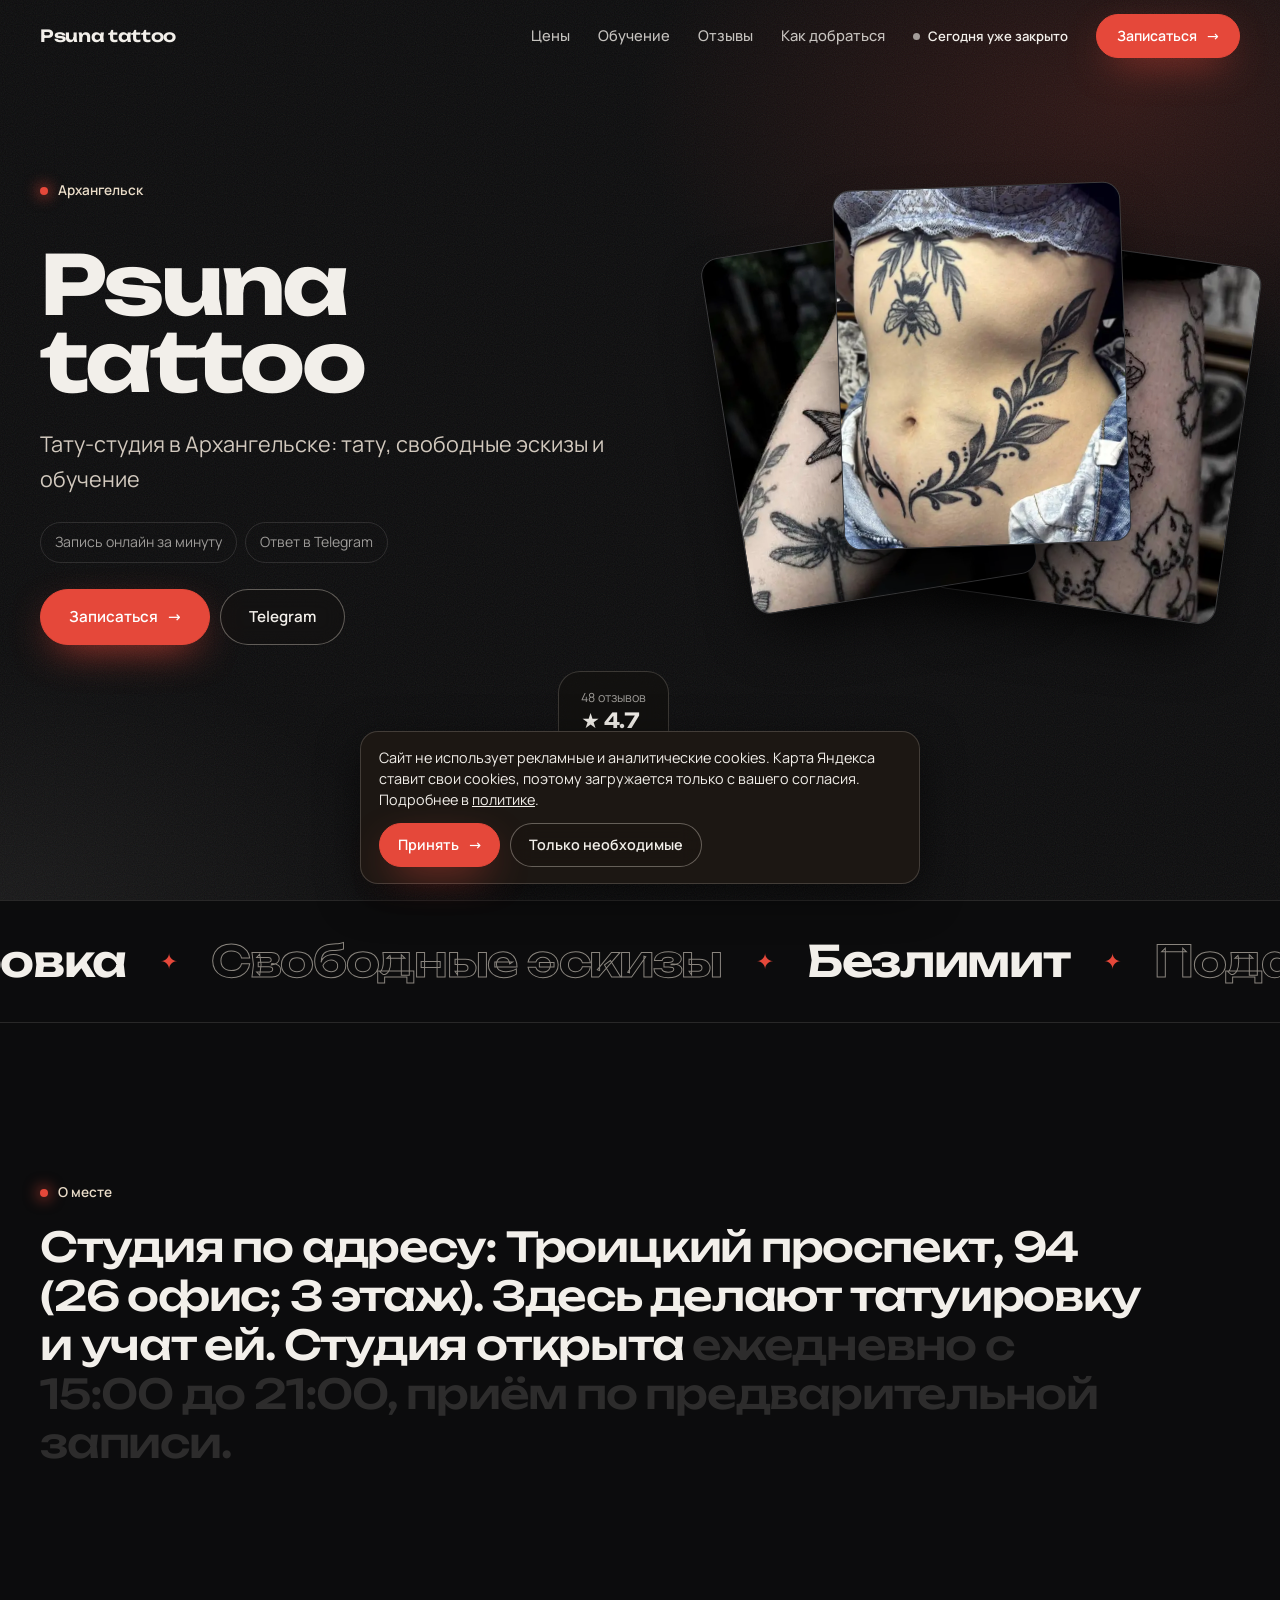
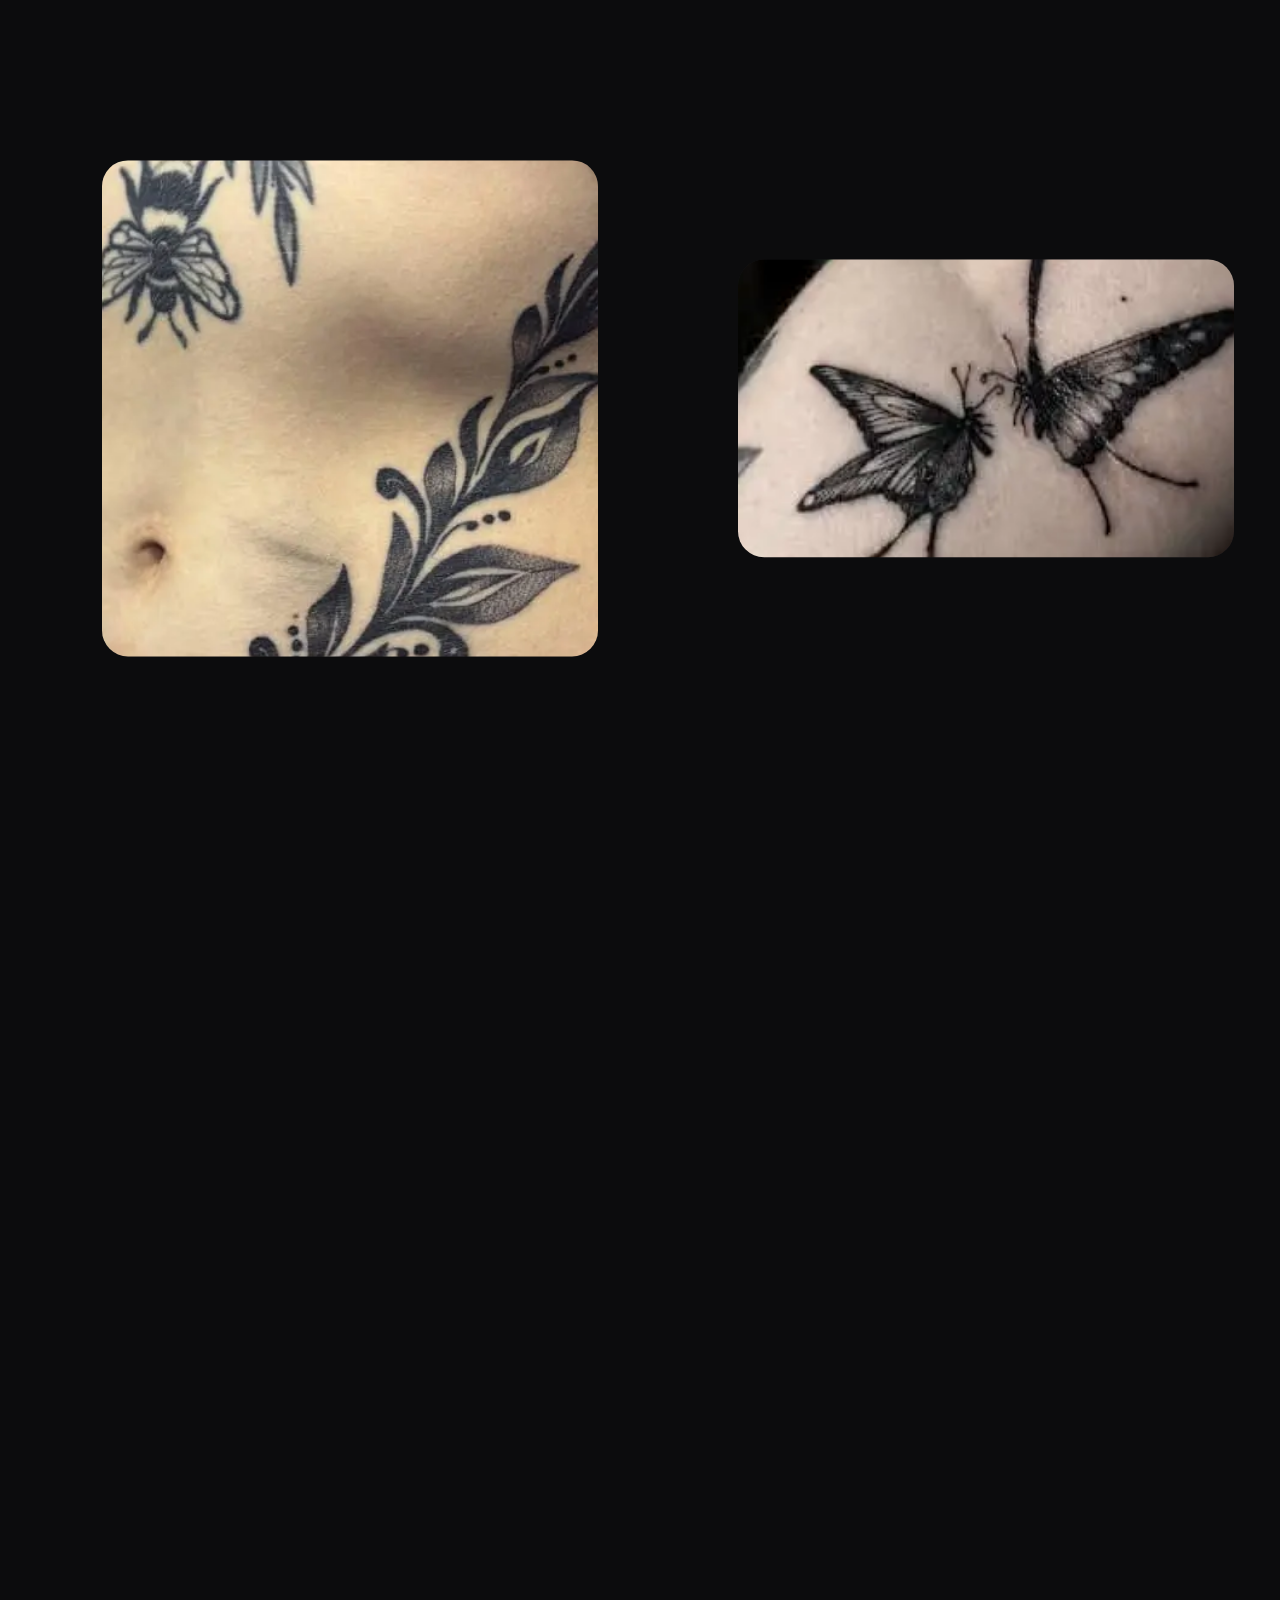
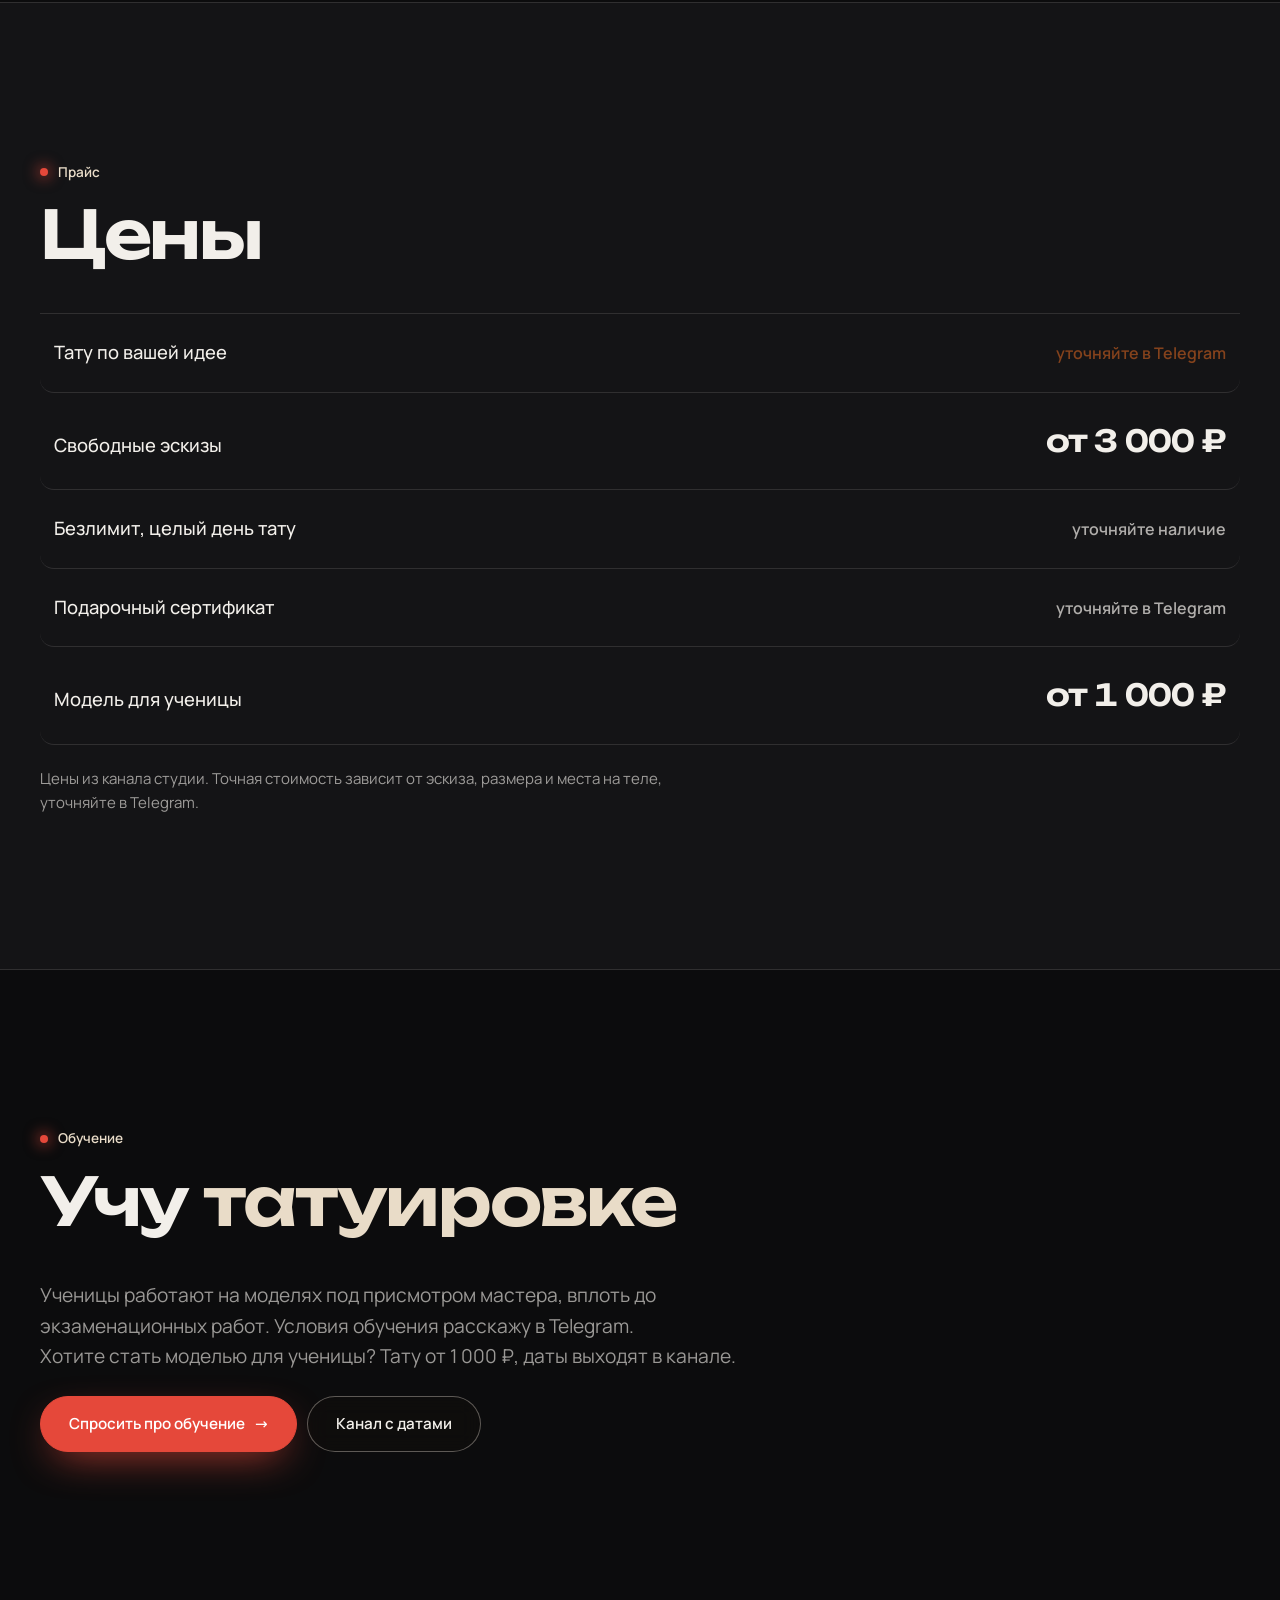
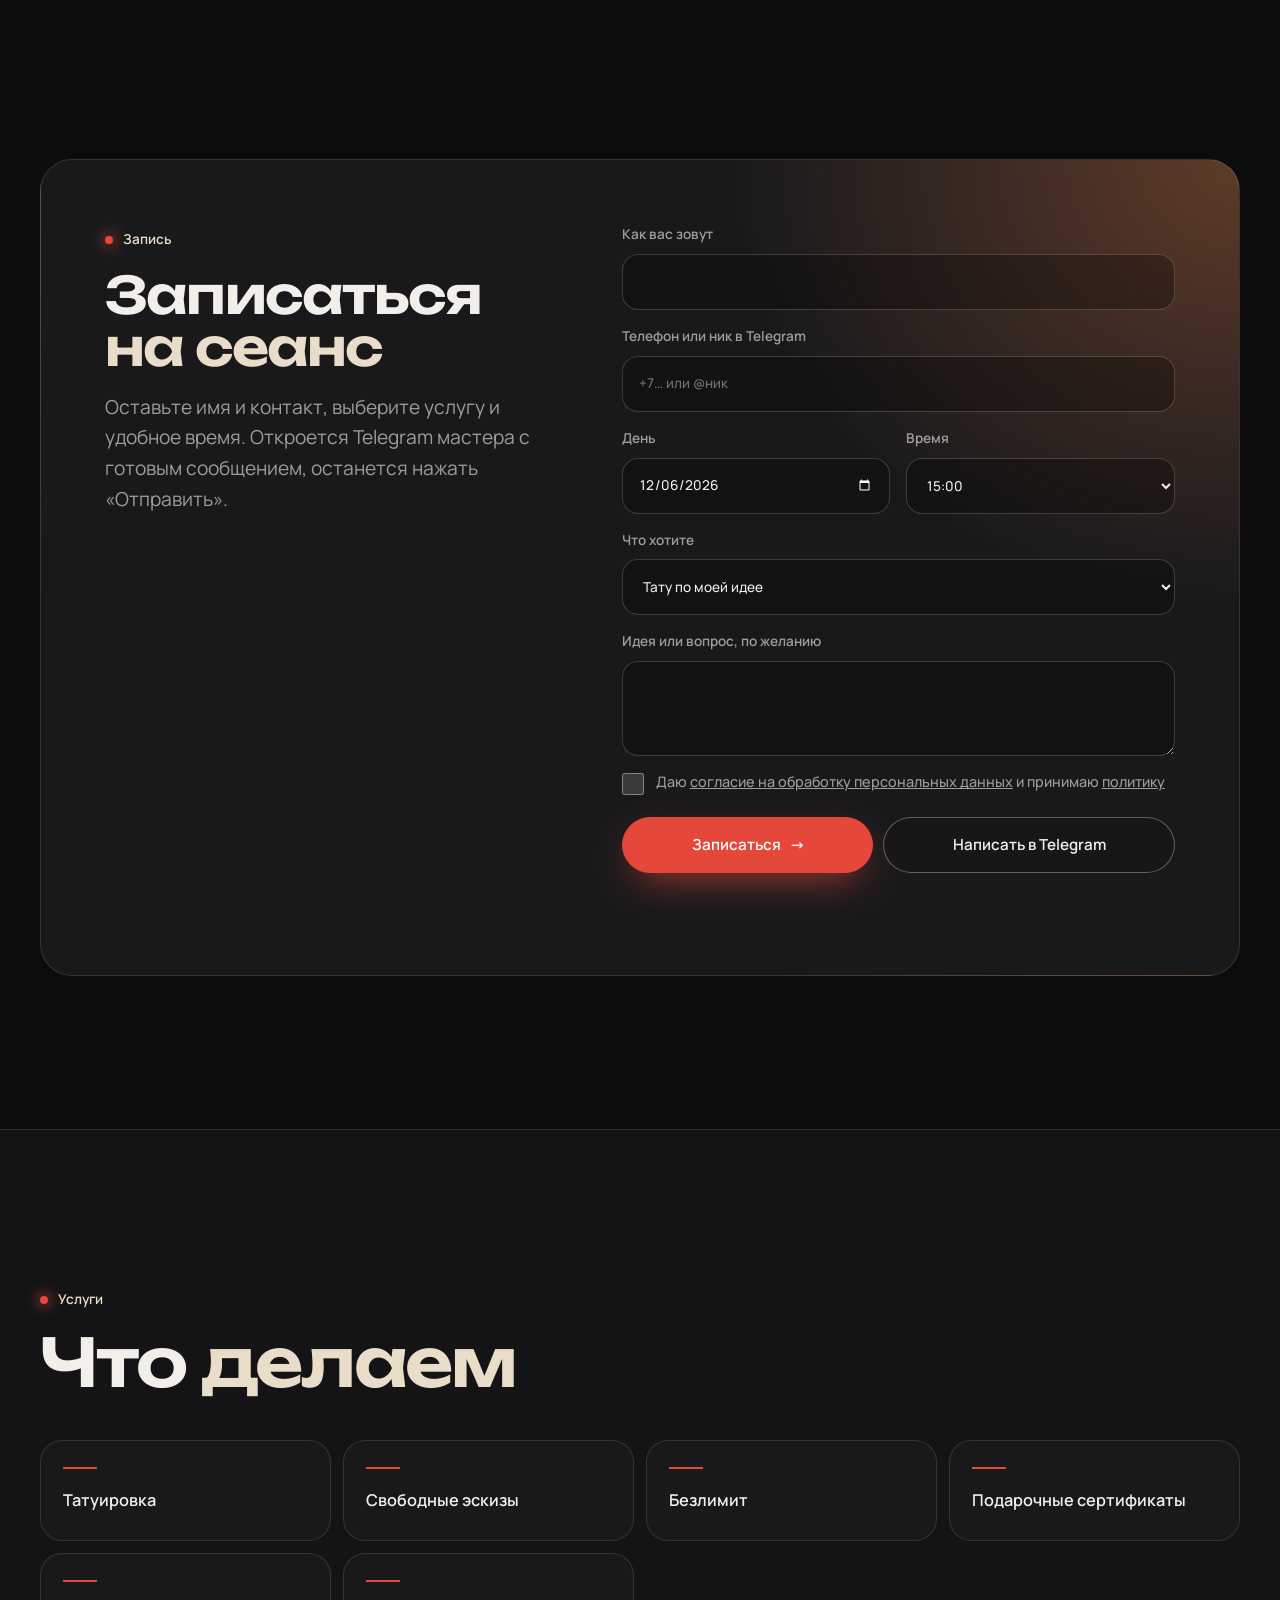
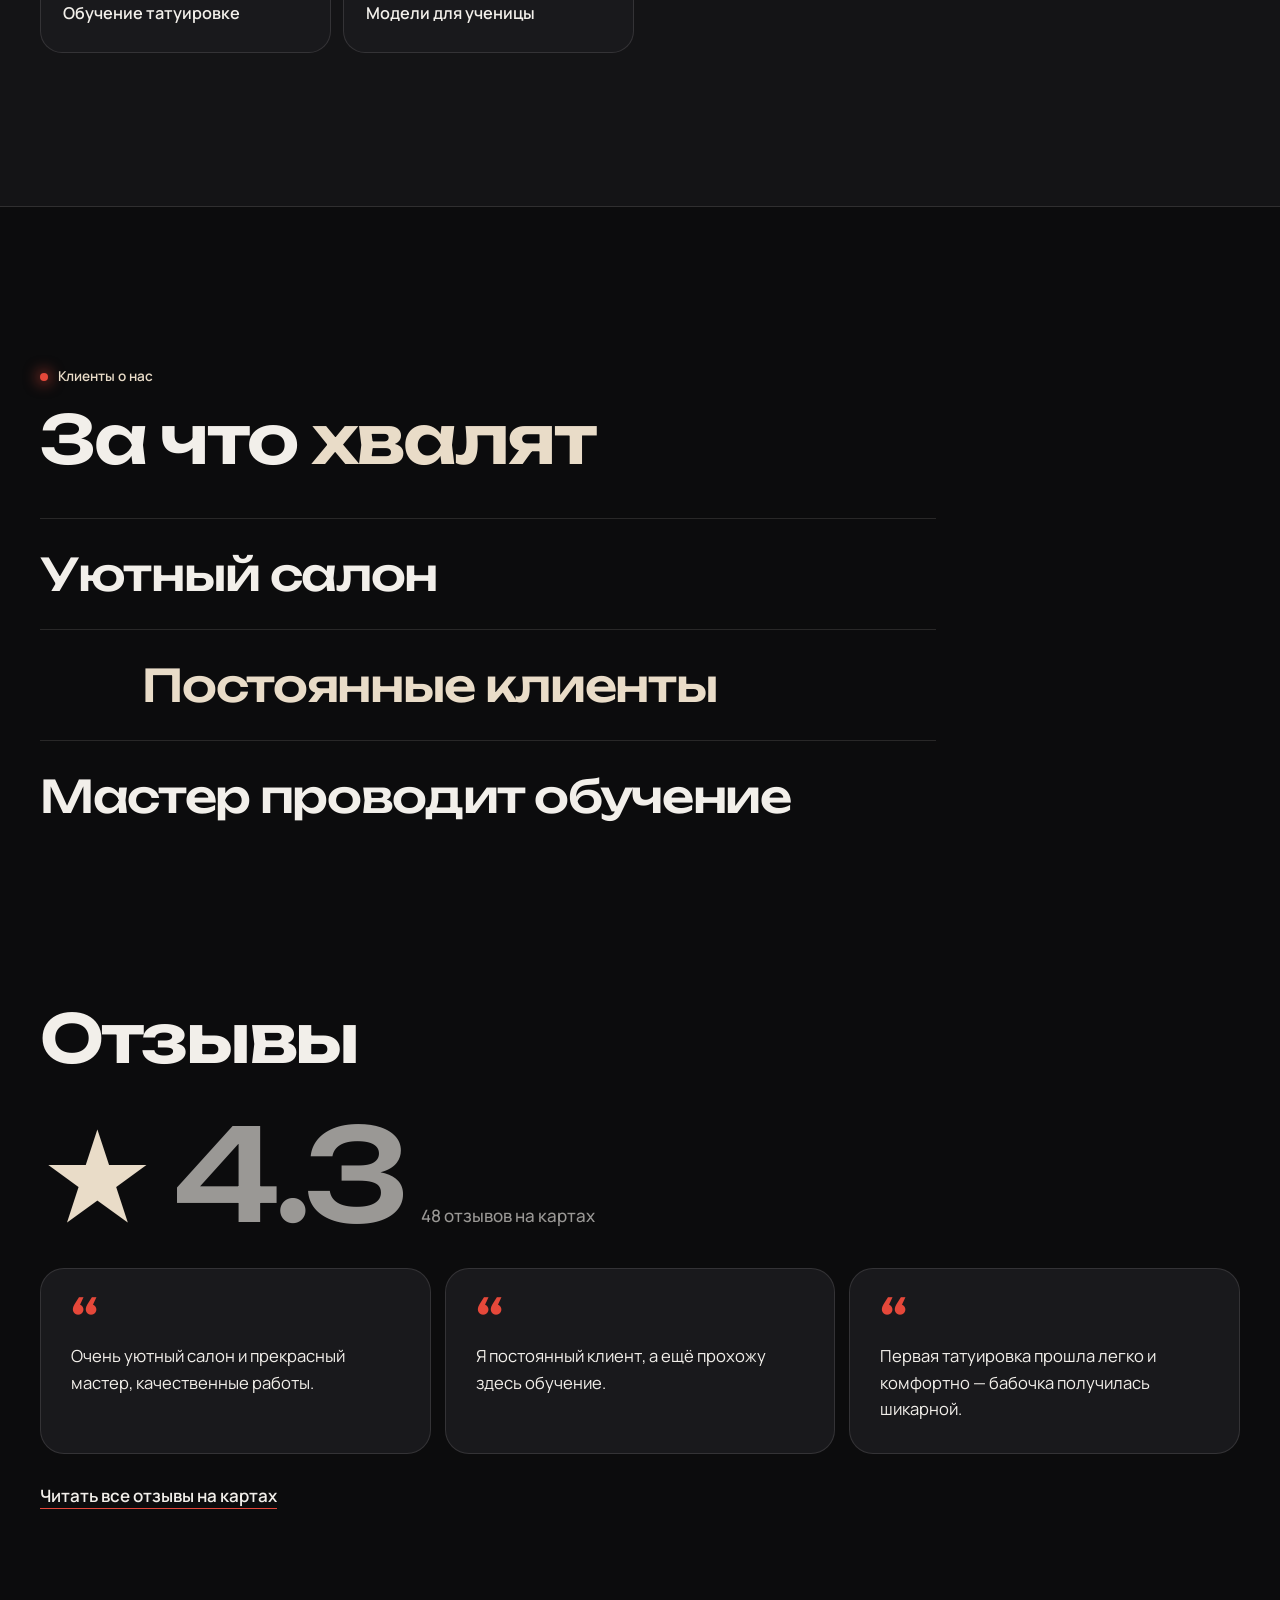
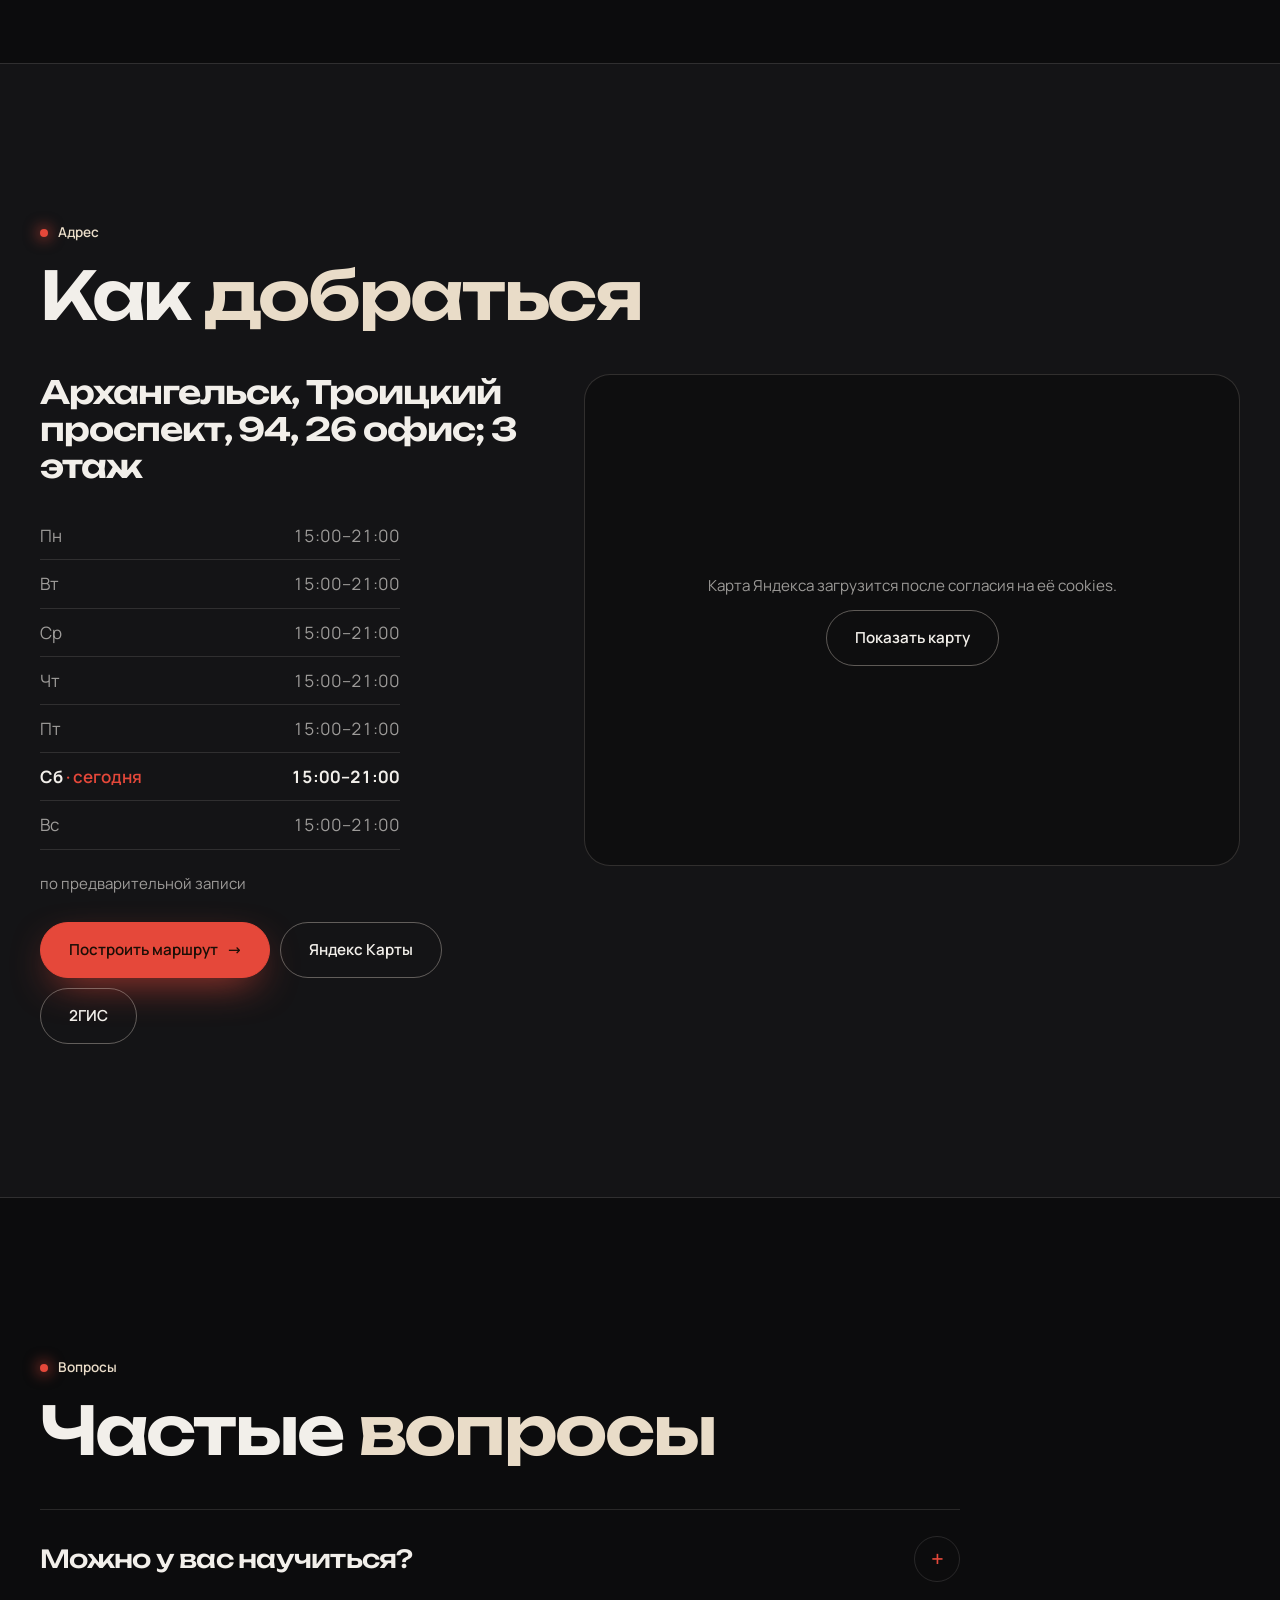
==== commit 5bbb3149: "Работы обновлены в панели" ====
--- a/index.html
+++ b/index.html
@@ -265,7 +265,7 @@
 <div class="ribbon" aria-hidden="true"><div class="track" id="track"><span>Татуировка</span><span>Свободные эскизы</span><span>Безлимит</span><span>Подарочные сертификаты</span><span>Обучение татуировке</span><span>Модели для ученицы</span><span>Татуировка</span><span>Свободные эскизы</span><span>Безлимит</span><span>Подарочные сертификаты</span><span>Обучение татуировке</span><span>Модели для ученицы</span><span>Татуировка</span><span>Свободные эскизы</span><span>Безлимит</span><span>Подарочные сертификаты</span><span>Обучение татуировке</span><span>Модели для ученицы</span><span>Татуировка</span><span>Свободные эскизы</span><span>Безлимит</span><span>Подарочные сертификаты</span><span>Обучение татуировке</span><span>Модели для ученицы</span></div></div>
 <main>
 <section class="w statement"><p class="kicker">О месте</p><p id="statement"><span class="sw">Студия</span> <span class="sw">по</span> <span class="sw">адресу:</span> <span class="sw">Троицкий</span> <span class="sw">проспект,</span> <span class="sw">94</span> <span class="sw">(26</span> <span class="sw">офис;</span> <span class="sw">3</span> <span class="sw">этаж).</span> <span class="sw">Здесь</span> <span class="sw">делают</span> <span class="sw">татуировку</span> <span class="sw">и</span> <span class="sw">учат</span> <span class="sw">ей.</span> <span class="sw">Студия</span> <span class="sw">открыта</span> <span class="sw">ежедневно</span> <span class="sw">с</span> <span class="sw">15:00</span> <span class="sw">до</span> <span class="sw">21:00,</span> <span class="sw">приём</span> <span class="sw">по</span> <span class="sw">предварительной</span> <span class="sw">записи.</span></p></section>
-<section class="gal" id="gal" style="padding-top:0"><div class="rail" id="rail"><!--works--><figure class="clip"><img class="" src="img/1.webp" alt="Psuna tattoo, фото 1" loading="eager" decoding="async"></figure><figure class="clip"><img class="" src="img/2.webp" alt="Psuna tattoo, фото 2" loading="eager" decoding="async"></figure><figure class="clip"><img class="" src="img/3.webp" alt="Psuna tattoo, фото 3" loading="eager" decoding="async"></figure><figure class="clip"><img class="" src="img/4.webp" alt="Psuna tattoo, фото 4" loading="eager" decoding="async"></figure><figure class="clip"><img class="" src="img/5.webp" alt="Psuna tattoo, фото 5" loading="eager" decoding="async"></figure><figure class="clip"><img class="" src="img/6.webp" alt="Psuna tattoo, фото 6" loading="eager" decoding="async"></figure><figure class="clip"><img class="" src="img/7.webp" alt="Psuna tattoo, фото 7" loading="eager" decoding="async"></figure><figure class="clip"><img class="" src="img/9.webp" alt="Psuna tattoo, фото 8" loading="eager" decoding="async"></figure><figure class="clip"><img class="" src="img/10.webp" alt="Psuna tattoo, фото 9" loading="eager" decoding="async"></figure><figure class="clip"><img class="" src="img/11.webp" alt="Psuna tattoo, фото 10" loading="eager" decoding="async"></figure><figure class="clip"><img class="" src="img/12.webp" alt="Psuna tattoo, фото 11" loading="eager" decoding="async"></figure><figure class="clip"><img class="" src="img/u-mwaqa5uw.webp" alt="Psuna tattoo, фото 12" loading="eager" decoding="async"></figure><!--/works--></div></section>
+<section class="gal" id="gal" style="padding-top:0"><div class="rail" id="rail"><!--works--><figure class="clip"><img class="" src="img/1.webp" alt="Psuna tattoo, фото 1" loading="eager" decoding="async"></figure><figure class="clip"><img class="" src="img/2.webp" alt="Psuna tattoo, фото 2" loading="eager" decoding="async"></figure><figure class="clip"><img class="" src="img/3.webp" alt="Psuna tattoo, фото 3" loading="eager" decoding="async"></figure><figure class="clip"><img class="" src="img/4.webp" alt="Psuna tattoo, фото 4" loading="eager" decoding="async"></figure><figure class="clip"><img class="" src="img/5.webp" alt="Psuna tattoo, фото 5" loading="eager" decoding="async"></figure><figure class="clip"><img class="" src="img/6.webp" alt="Psuna tattoo, фото 6" loading="eager" decoding="async"></figure><figure class="clip"><img class="" src="img/7.webp" alt="Psuna tattoo, фото 7" loading="eager" decoding="async"></figure><figure class="clip"><img class="" src="img/9.webp" alt="Psuna tattoo, фото 8" loading="eager" decoding="async"></figure><figure class="clip"><img class="" src="img/10.webp" alt="Psuna tattoo, фото 9" loading="eager" decoding="async"></figure><figure class="clip"><img class="" src="img/11.webp" alt="Psuna tattoo, фото 10" loading="eager" decoding="async"></figure><figure class="clip"><img class="" src="img/12.webp" alt="Psuna tattoo, фото 11" loading="eager" decoding="async"></figure><figure class="clip"><img class="" src="img/u-mwaqa5uw.webp" alt="Psuna tattoo, фото 12" loading="eager" decoding="async"></figure><figure class="clip"><img class="" src="img/u-mwaqb0ou.webp" alt="Psuna tattoo, фото 13" loading="eager" decoding="async"></figure><!--/works--></div></section>
 <section class="light" id="prices"><div class="w"><p class="kicker">Прайс</p><h2 class="rise">Цены</h2><ul class="menu" id="menu"><!--prices--><li><span>Тату по вашей идее</span><b class="ask">уточняйте в Telegram</b></li><li><span>Свободные эскизы</span><b>от 3 000 ₽</b></li><li><span>Безлимит, целый день тату</span><b class="ask">уточняйте наличие</b></li><li><span>Подарочный сертификат</span><b class="ask">уточняйте в Telegram</b></li><li><span>Модель для ученицы</span><b>от 1 000 ₽</b></li><!--/prices--></ul><p class="note">Цены из канала студии. Точная стоимость зависит от эскиза, размера и места на теле, уточняйте в Telegram.</p></div></section>
 <section class="w" id="school"><p class="kicker">Обучение</p><h2 class="rise">Учу <em>татуировке</em></h2><p class="lead rise">Ученицы работают на моделях под присмотром мастера, вплоть до экзаменационных работ. Условия обучения расскажу в Telegram.</p><p class="lead rise">Хотите стать моделью для ученицы? Тату от 1 000 ₽, даты выходят в канале.</p><div class="btns" style="margin-top:24px"><a class="btn main" href="https://t.me/sashapsuna" target="_blank" rel="noopener">Спросить про обучение</a><a class="btn" href="https://t.me/sashapsunatattoo" target="_blank" rel="noopener">Канал с датами</a></div></section><section class="w" id="bron"><div class="bron rise"><div><p class="kicker">Запись</p><h2>Записаться <em>на сеанс</em></h2><p class="lead">Оставьте имя и контакт, выберите услугу и удобное время. Откроется Telegram мастера с готовым сообщением, останется нажать «Отправить».</p></div>
 <form id="bf" novalidate>
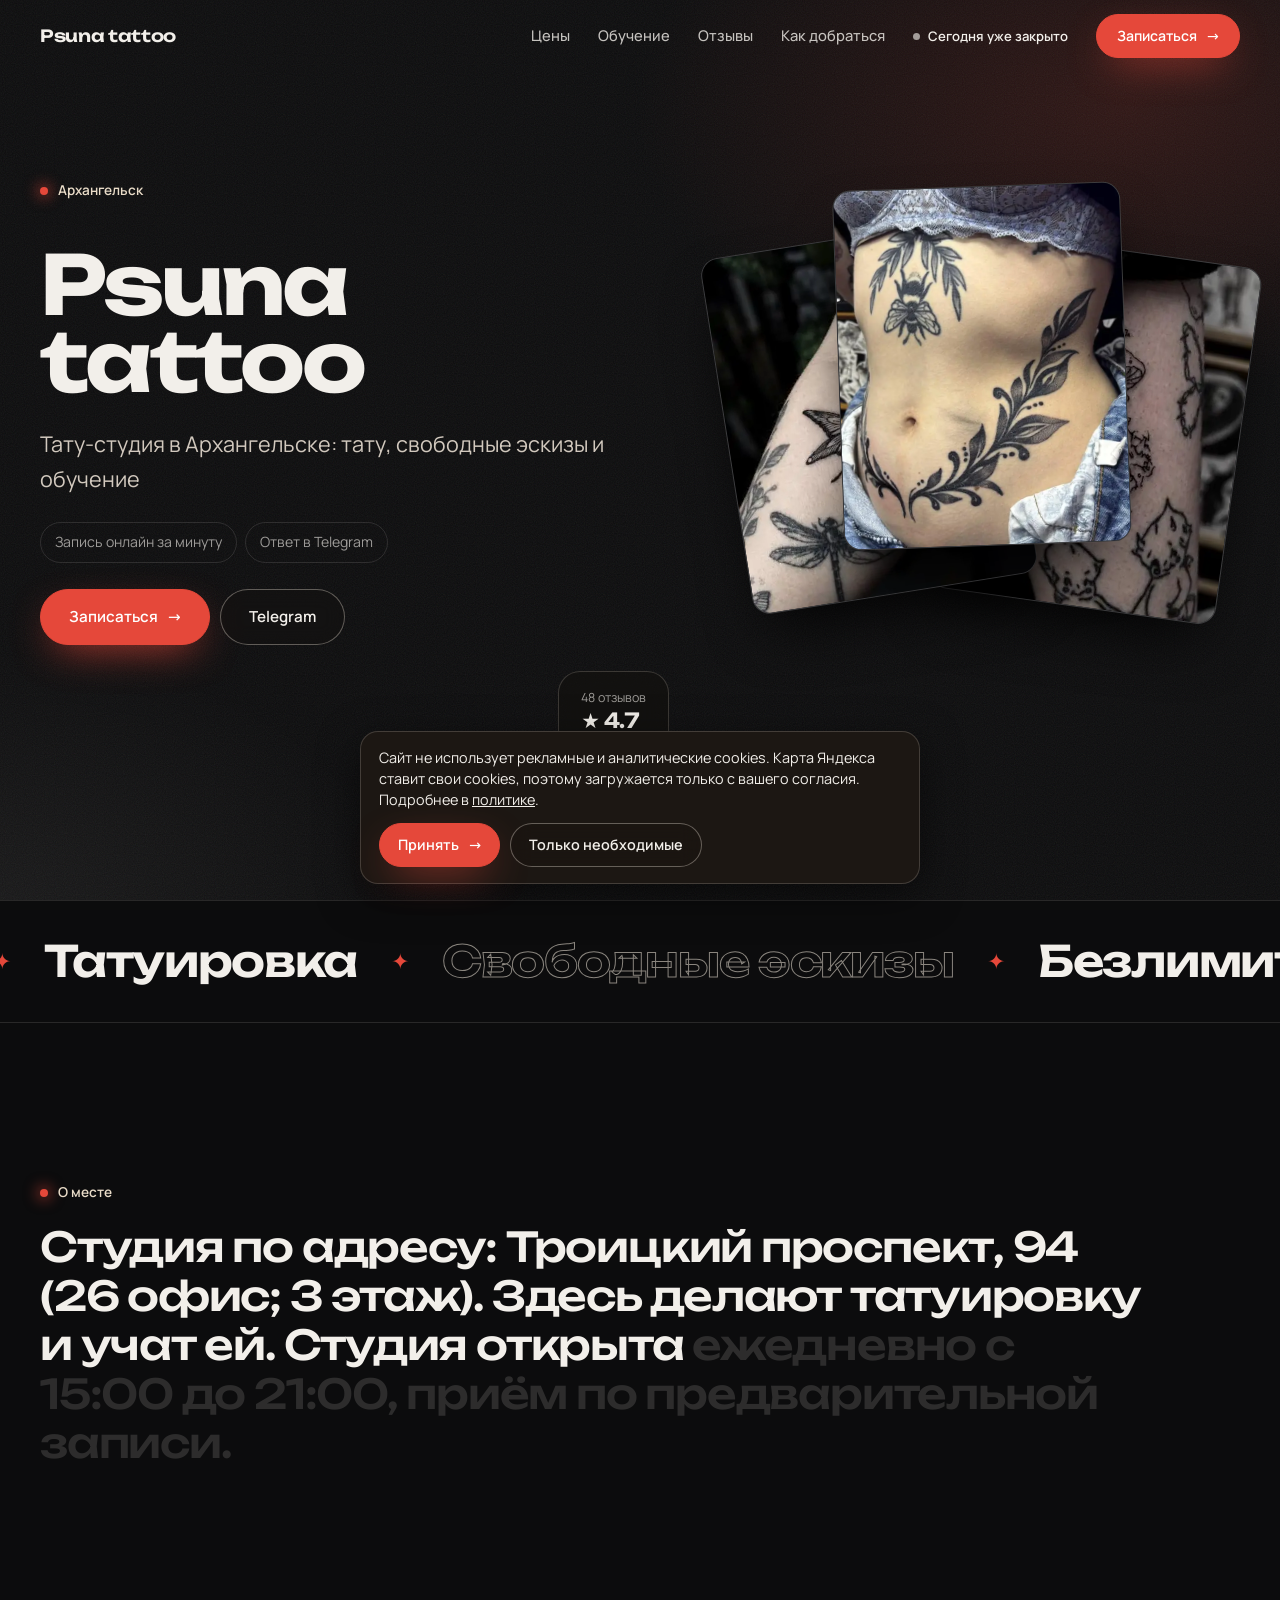
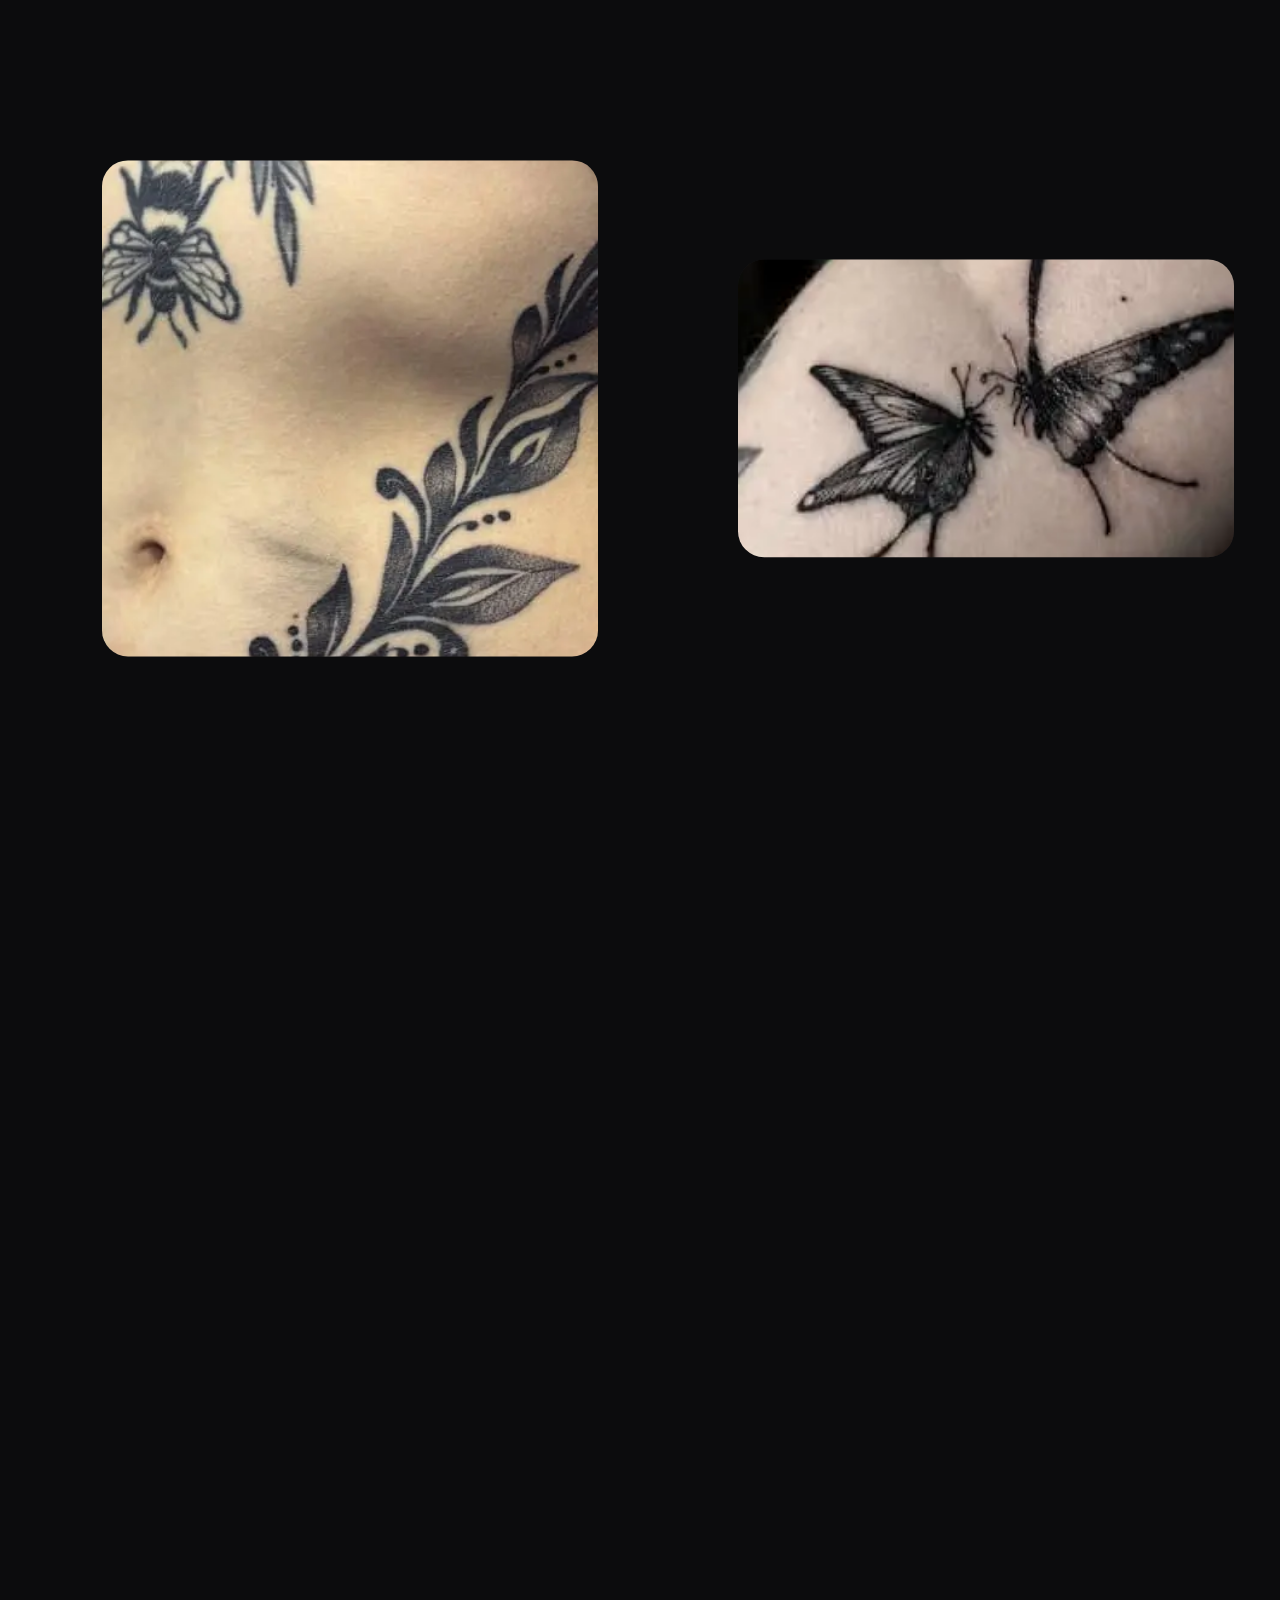
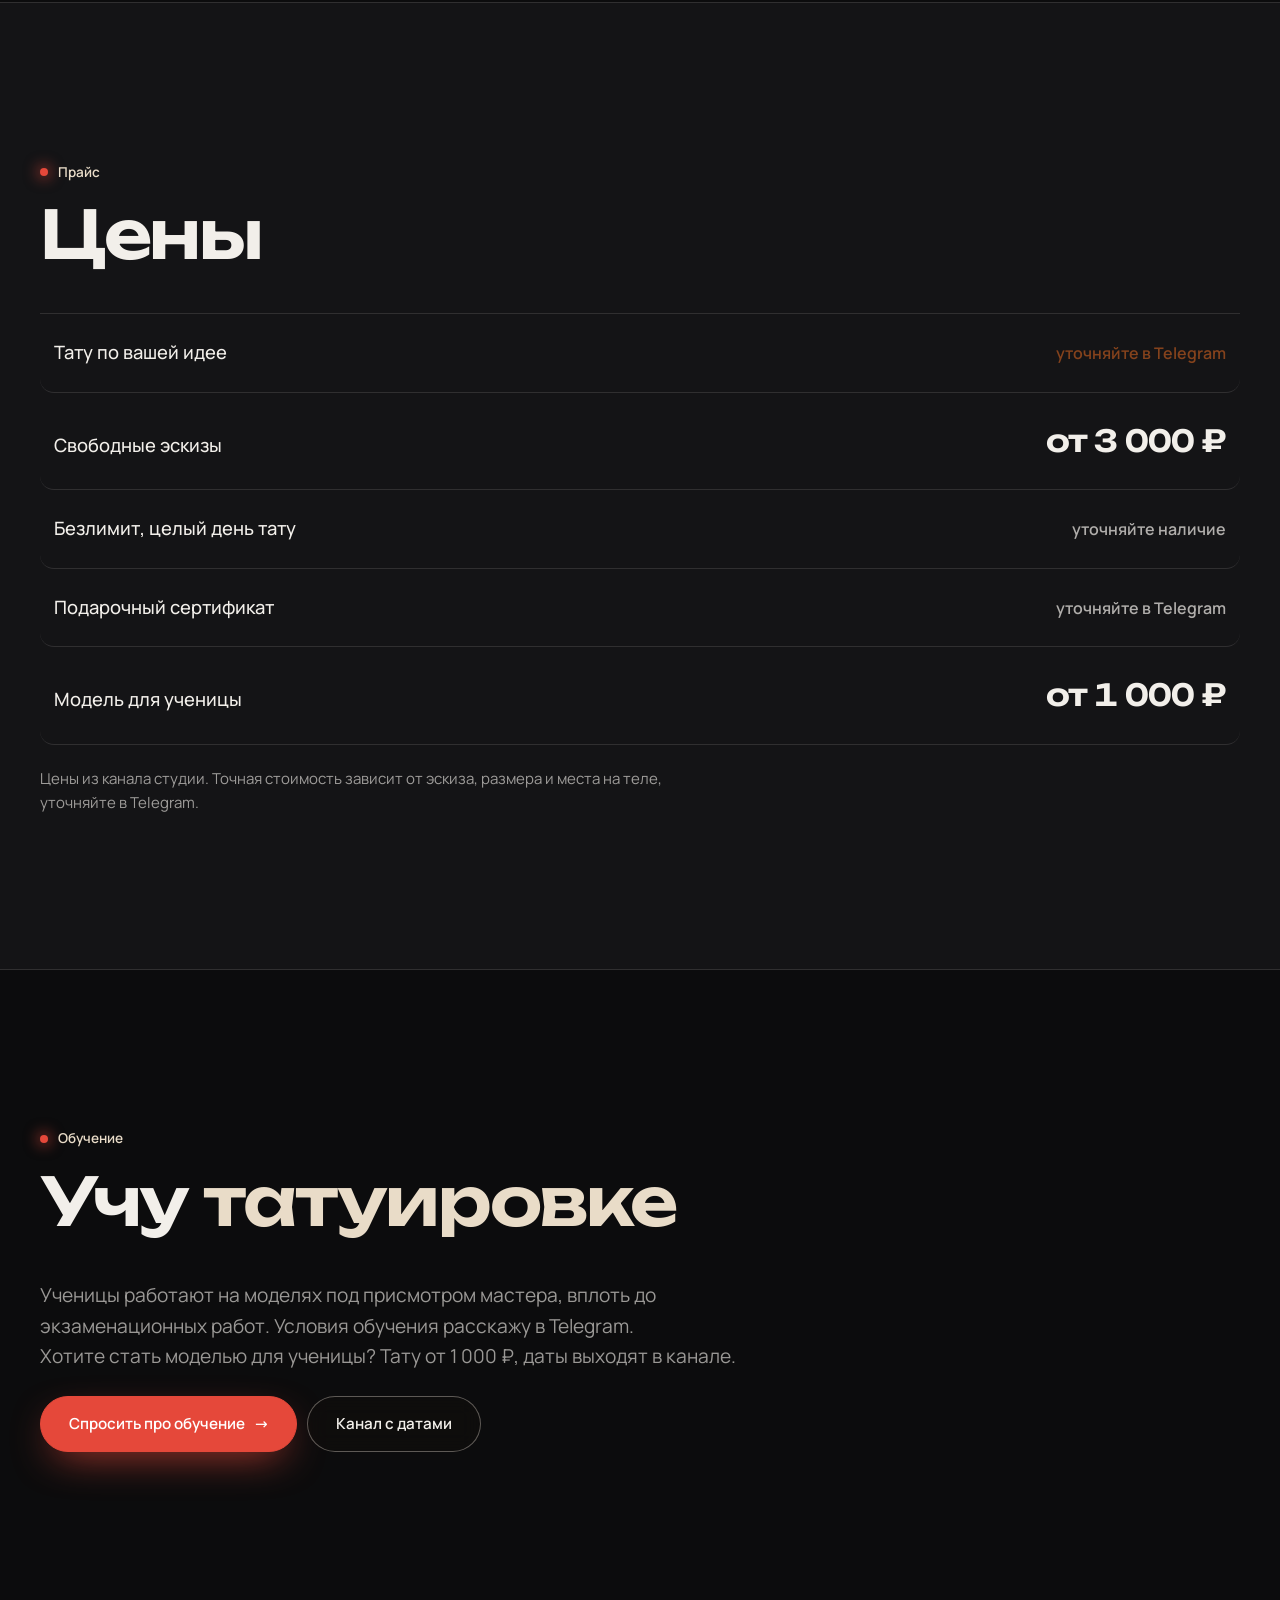
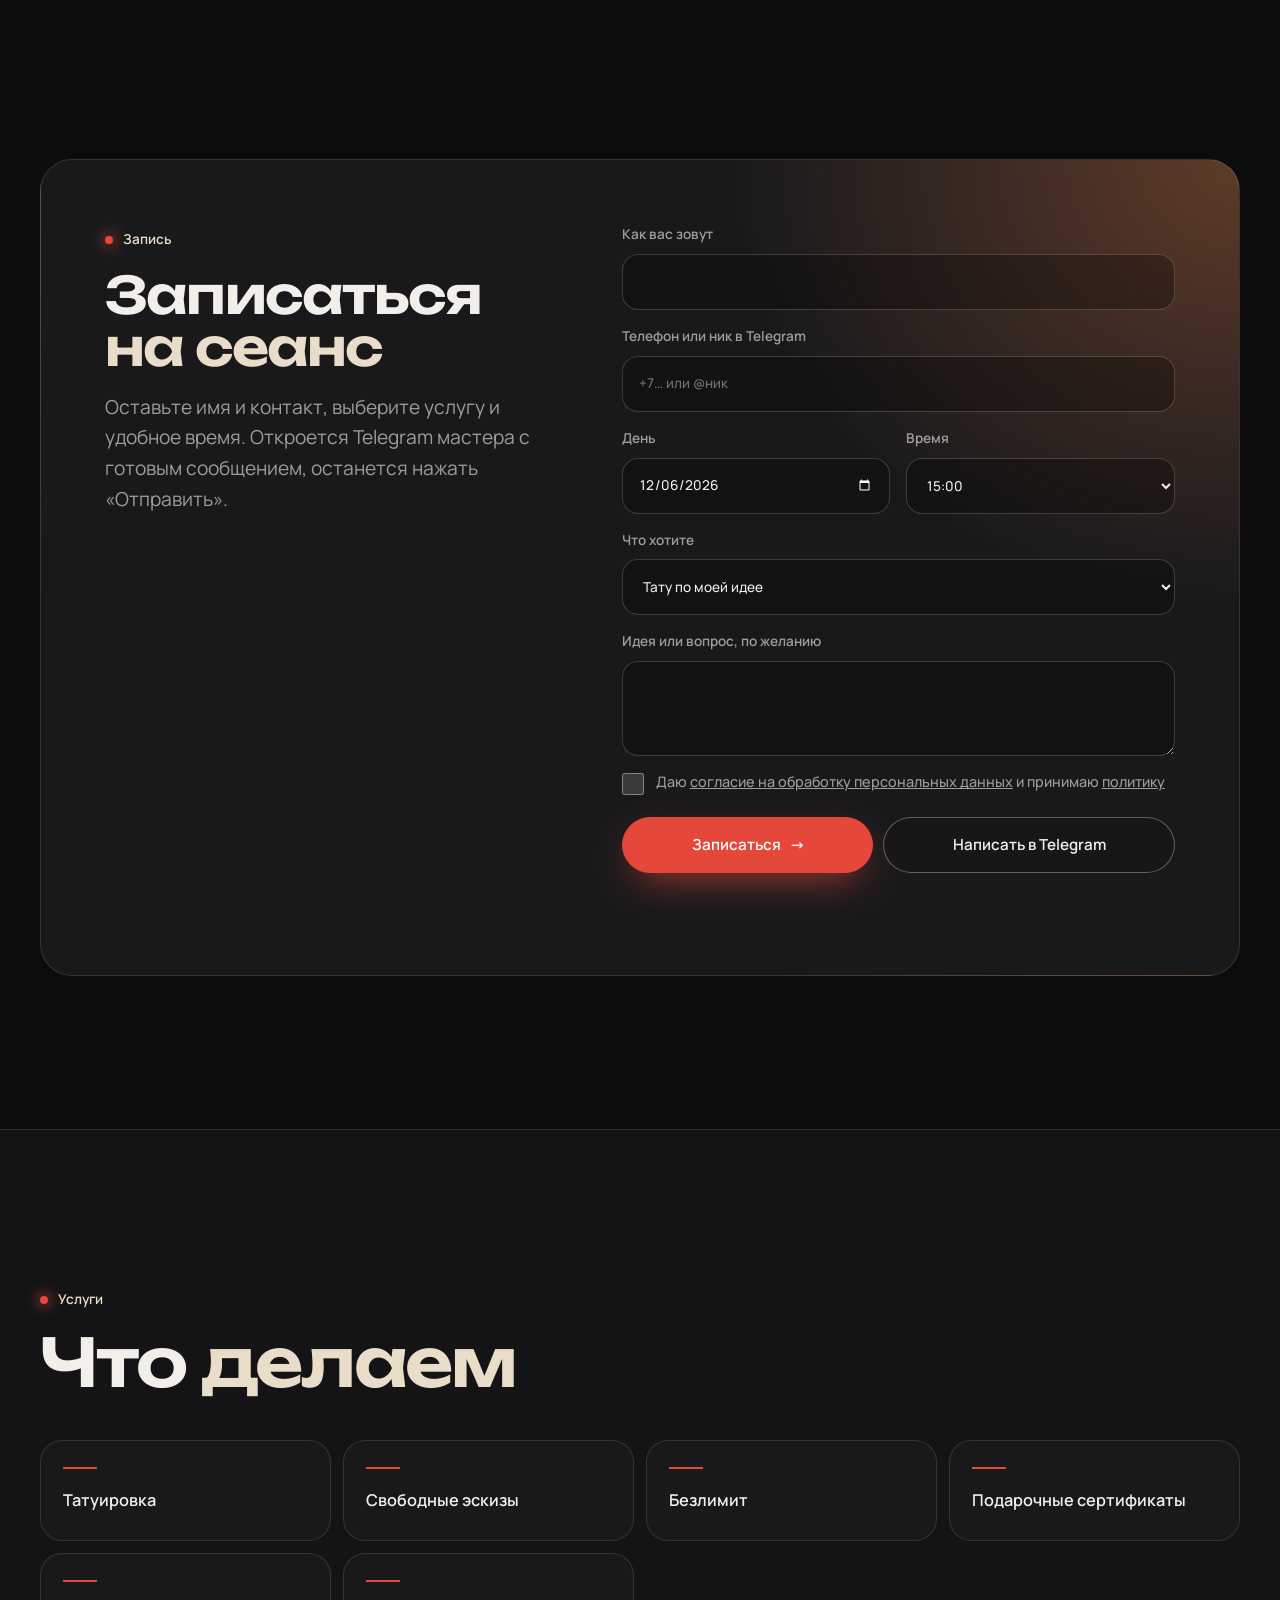
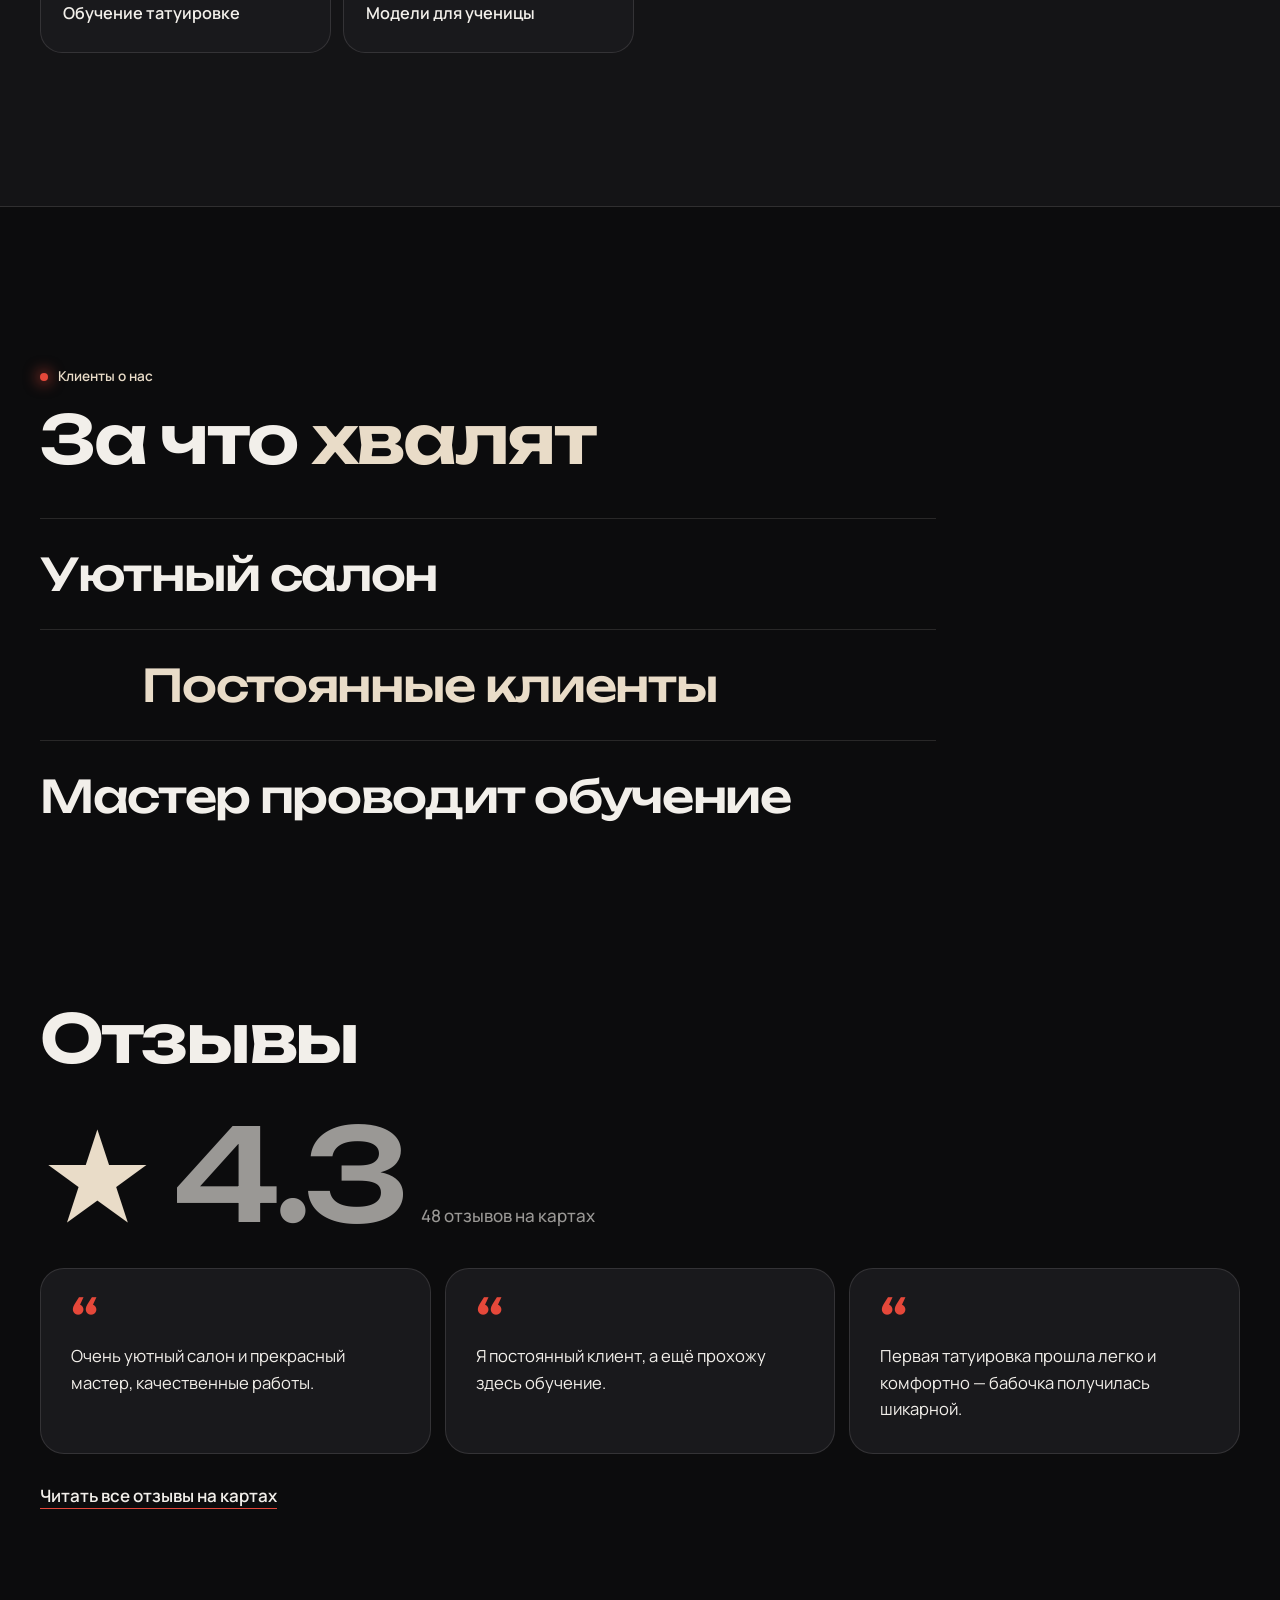
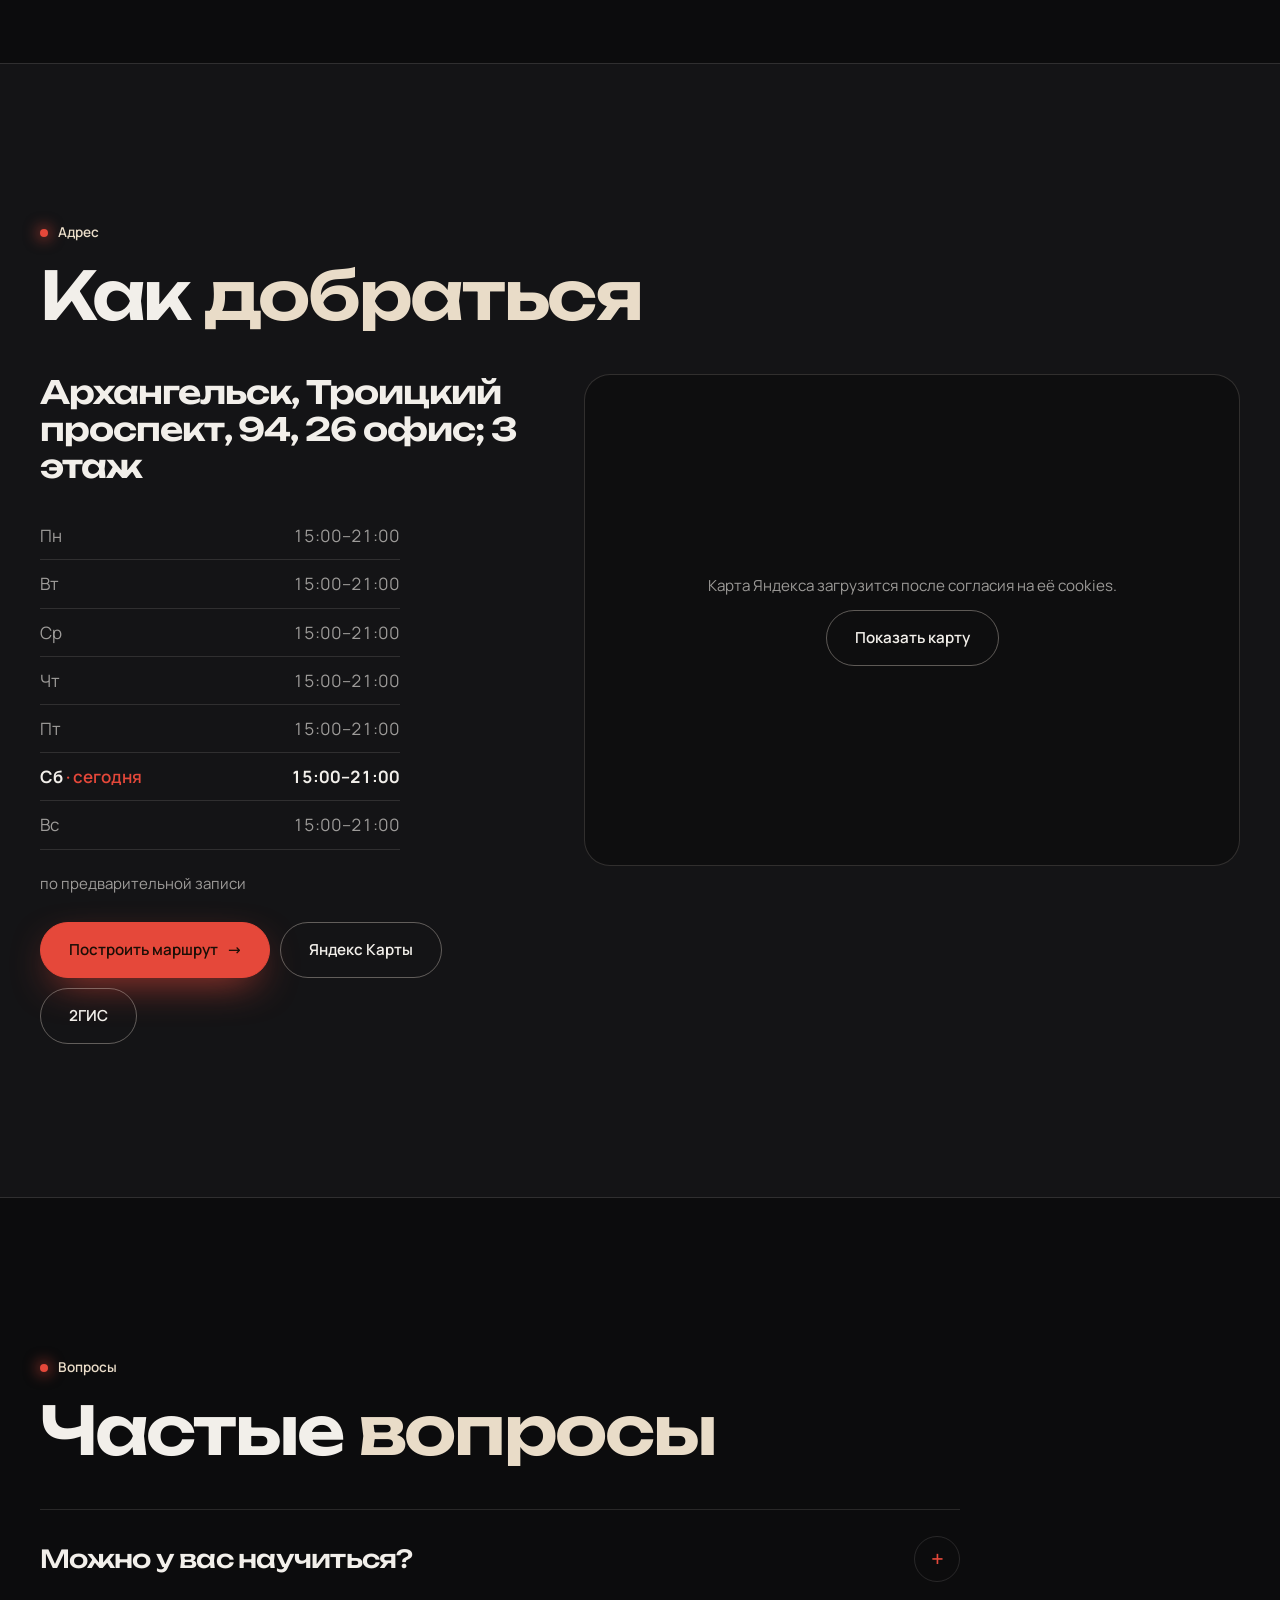
==== commit b8fddff7: "Работы обновлены в панели" ====
--- a/index.html
+++ b/index.html
@@ -265,7 +265,7 @@
 <div class="ribbon" aria-hidden="true"><div class="track" id="track"><span>Татуировка</span><span>Свободные эскизы</span><span>Безлимит</span><span>Подарочные сертификаты</span><span>Обучение татуировке</span><span>Модели для ученицы</span><span>Татуировка</span><span>Свободные эскизы</span><span>Безлимит</span><span>Подарочные сертификаты</span><span>Обучение татуировке</span><span>Модели для ученицы</span><span>Татуировка</span><span>Свободные эскизы</span><span>Безлимит</span><span>Подарочные сертификаты</span><span>Обучение татуировке</span><span>Модели для ученицы</span><span>Татуировка</span><span>Свободные эскизы</span><span>Безлимит</span><span>Подарочные сертификаты</span><span>Обучение татуировке</span><span>Модели для ученицы</span></div></div>
 <main>
 <section class="w statement"><p class="kicker">О месте</p><p id="statement"><span class="sw">Студия</span> <span class="sw">по</span> <span class="sw">адресу:</span> <span class="sw">Троицкий</span> <span class="sw">проспект,</span> <span class="sw">94</span> <span class="sw">(26</span> <span class="sw">офис;</span> <span class="sw">3</span> <span class="sw">этаж).</span> <span class="sw">Здесь</span> <span class="sw">делают</span> <span class="sw">татуировку</span> <span class="sw">и</span> <span class="sw">учат</span> <span class="sw">ей.</span> <span class="sw">Студия</span> <span class="sw">открыта</span> <span class="sw">ежедневно</span> <span class="sw">с</span> <span class="sw">15:00</span> <span class="sw">до</span> <span class="sw">21:00,</span> <span class="sw">приём</span> <span class="sw">по</span> <span class="sw">предварительной</span> <span class="sw">записи.</span></p></section>
-<section class="gal" id="gal" style="padding-top:0"><div class="rail" id="rail"><!--works--><figure class="clip"><img class="" src="img/1.webp" alt="Psuna tattoo, фото 1" loading="eager" decoding="async"></figure><figure class="clip"><img class="" src="img/2.webp" alt="Psuna tattoo, фото 2" loading="eager" decoding="async"></figure><figure class="clip"><img class="" src="img/3.webp" alt="Psuna tattoo, фото 3" loading="eager" decoding="async"></figure><figure class="clip"><img class="" src="img/4.webp" alt="Psuna tattoo, фото 4" loading="eager" decoding="async"></figure><figure class="clip"><img class="" src="img/5.webp" alt="Psuna tattoo, фото 5" loading="eager" decoding="async"></figure><figure class="clip"><img class="" src="img/6.webp" alt="Psuna tattoo, фото 6" loading="eager" decoding="async"></figure><figure class="clip"><img class="" src="img/7.webp" alt="Psuna tattoo, фото 7" loading="eager" decoding="async"></figure><figure class="clip"><img class="" src="img/9.webp" alt="Psuna tattoo, фото 8" loading="eager" decoding="async"></figure><figure class="clip"><img class="" src="img/10.webp" alt="Psuna tattoo, фото 9" loading="eager" decoding="async"></figure><figure class="clip"><img class="" src="img/11.webp" alt="Psuna tattoo, фото 10" loading="eager" decoding="async"></figure><figure class="clip"><img class="" src="img/12.webp" alt="Psuna tattoo, фото 11" loading="eager" decoding="async"></figure><figure class="clip"><img class="" src="img/u-mwaqa5uw.webp" alt="Psuna tattoo, фото 12" loading="eager" decoding="async"></figure><figure class="clip"><img class="" src="img/u-mwaqb0ou.webp" alt="Psuna tattoo, фото 13" loading="eager" decoding="async"></figure><!--/works--></div></section>
+<section class="gal" id="gal" style="padding-top:0"><div class="rail" id="rail"><!--works--><figure class="clip"><img class="" src="img/1.webp" alt="Psuna tattoo, фото 1" loading="eager" decoding="async"></figure><figure class="clip"><img class="" src="img/2.webp" alt="Psuna tattoo, фото 2" loading="eager" decoding="async"></figure><figure class="clip"><img class="" src="img/3.webp" alt="Psuna tattoo, фото 3" loading="eager" decoding="async"></figure><figure class="clip"><img class="" src="img/4.webp" alt="Psuna tattoo, фото 4" loading="eager" decoding="async"></figure><figure class="clip"><img class="" src="img/5.webp" alt="Psuna tattoo, фото 5" loading="eager" decoding="async"></figure><figure class="clip"><img class="" src="img/6.webp" alt="Psuna tattoo, фото 6" loading="eager" decoding="async"></figure><figure class="clip"><img class="" src="img/7.webp" alt="Psuna tattoo, фото 7" loading="eager" decoding="async"></figure><figure class="clip"><img class="" src="img/9.webp" alt="Psuna tattoo, фото 8" loading="eager" decoding="async"></figure><figure class="clip"><img class="" src="img/10.webp" alt="Psuna tattoo, фото 9" loading="eager" decoding="async"></figure><figure class="clip"><img class="" src="img/12.webp" alt="Psuna tattoo, фото 10" loading="eager" decoding="async"></figure><figure class="clip"><img class="" src="img/11.webp" alt="Psuna tattoo, фото 11" loading="eager" decoding="async"></figure><figure class="clip"><img class="" src="img/u-mwaqa5uw.webp" alt="Psuna tattoo, фото 12" loading="eager" decoding="async"></figure><figure class="clip"><img class="" src="img/u-mwaqb0ou.webp" alt="Psuna tattoo, фото 13" loading="eager" decoding="async"></figure><!--/works--></div></section>
 <section class="light" id="prices"><div class="w"><p class="kicker">Прайс</p><h2 class="rise">Цены</h2><ul class="menu" id="menu"><!--prices--><li><span>Тату по вашей идее</span><b class="ask">уточняйте в Telegram</b></li><li><span>Свободные эскизы</span><b>от 3 000 ₽</b></li><li><span>Безлимит, целый день тату</span><b class="ask">уточняйте наличие</b></li><li><span>Подарочный сертификат</span><b class="ask">уточняйте в Telegram</b></li><li><span>Модель для ученицы</span><b>от 1 000 ₽</b></li><!--/prices--></ul><p class="note">Цены из канала студии. Точная стоимость зависит от эскиза, размера и места на теле, уточняйте в Telegram.</p></div></section>
 <section class="w" id="school"><p class="kicker">Обучение</p><h2 class="rise">Учу <em>татуировке</em></h2><p class="lead rise">Ученицы работают на моделях под присмотром мастера, вплоть до экзаменационных работ. Условия обучения расскажу в Telegram.</p><p class="lead rise">Хотите стать моделью для ученицы? Тату от 1 000 ₽, даты выходят в канале.</p><div class="btns" style="margin-top:24px"><a class="btn main" href="https://t.me/sashapsuna" target="_blank" rel="noopener">Спросить про обучение</a><a class="btn" href="https://t.me/sashapsunatattoo" target="_blank" rel="noopener">Канал с датами</a></div></section><section class="w" id="bron"><div class="bron rise"><div><p class="kicker">Запись</p><h2>Записаться <em>на сеанс</em></h2><p class="lead">Оставьте имя и контакт, выберите услугу и удобное время. Откроется Telegram мастера с готовым сообщением, останется нажать «Отправить».</p></div>
 <form id="bf" novalidate>
